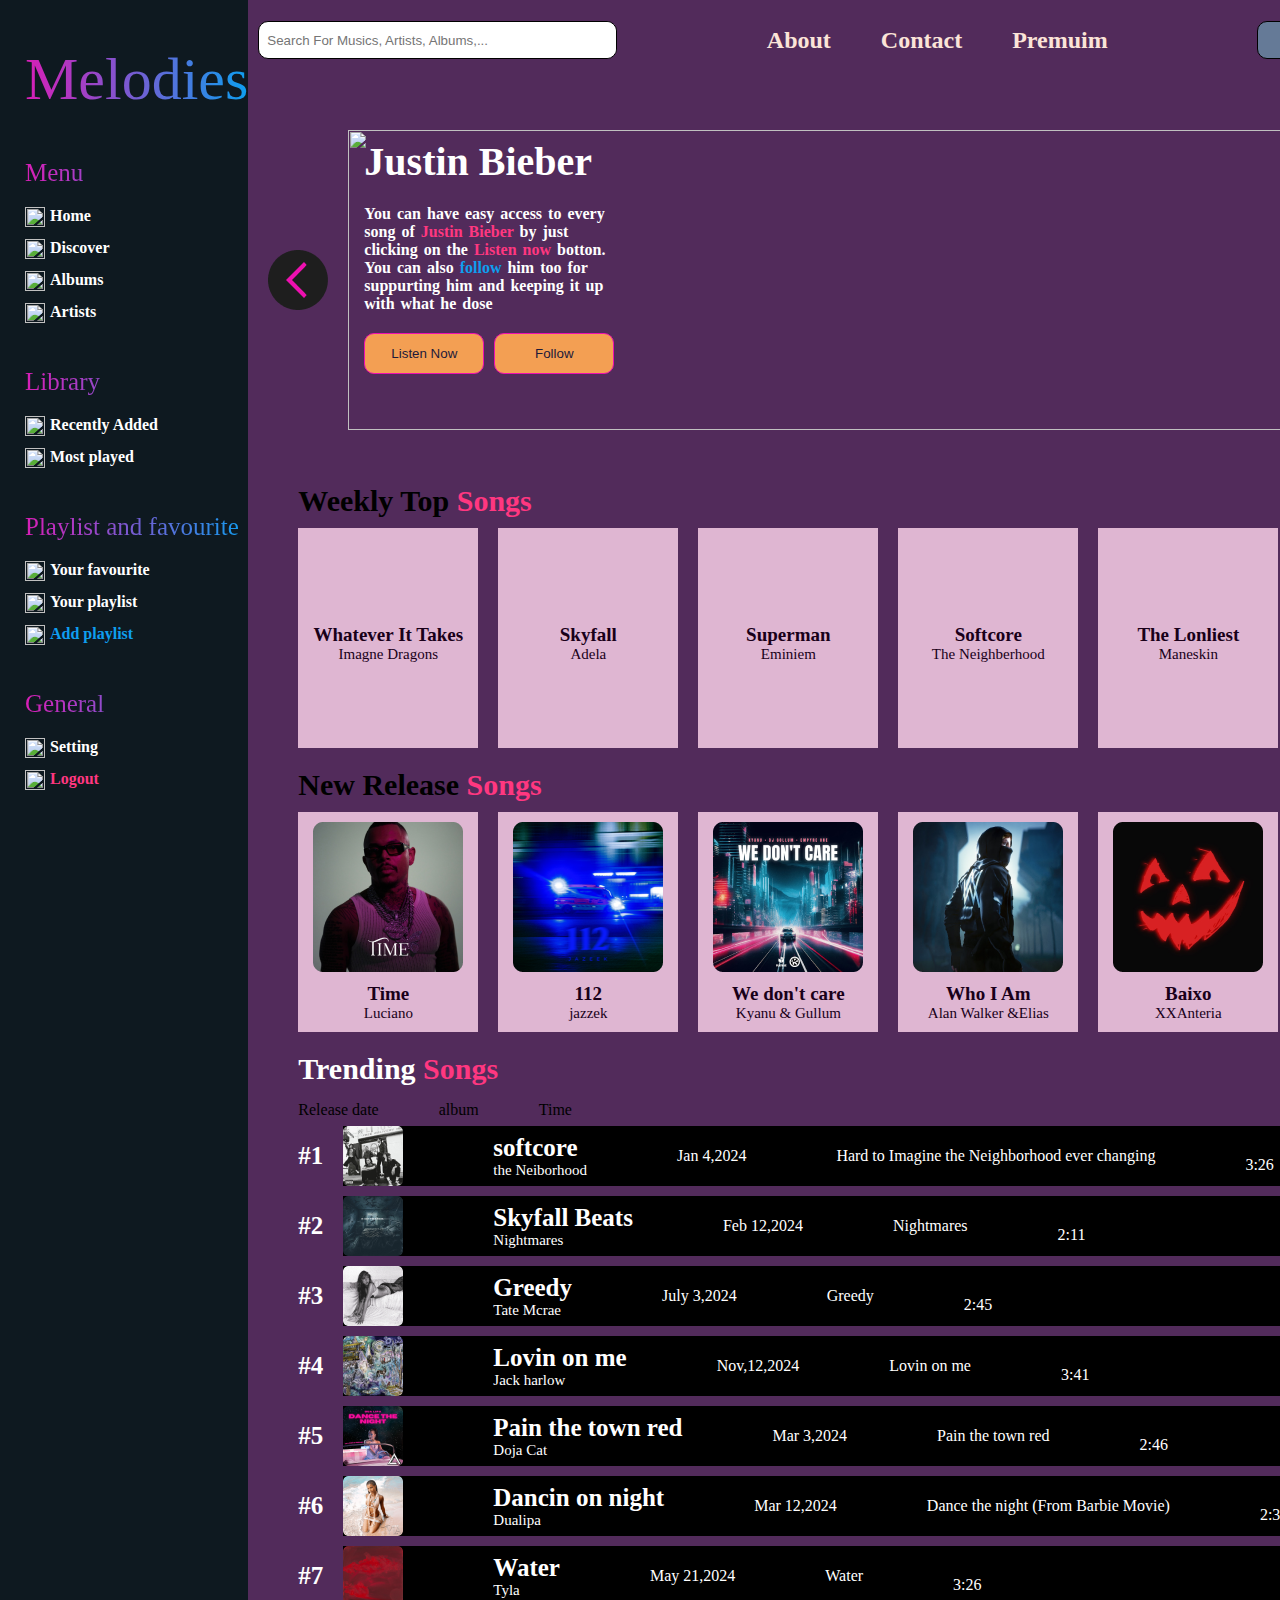
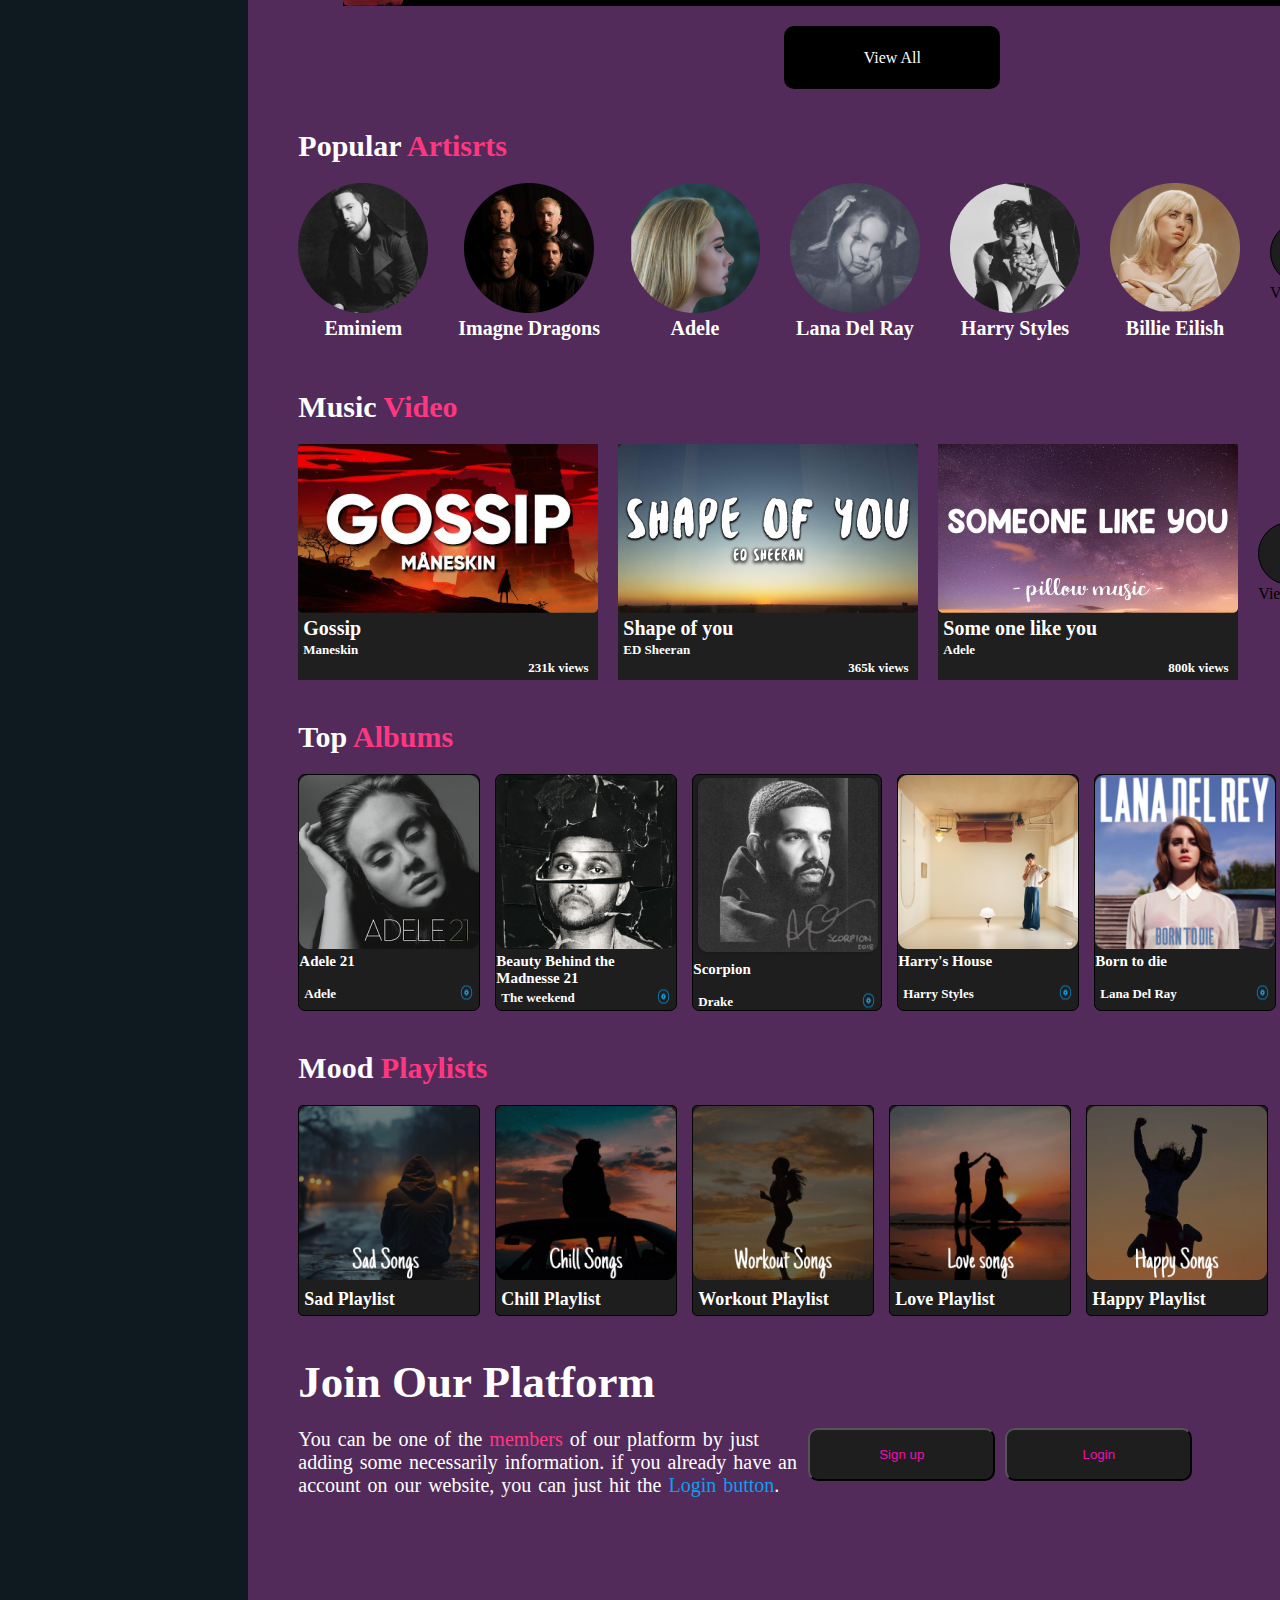
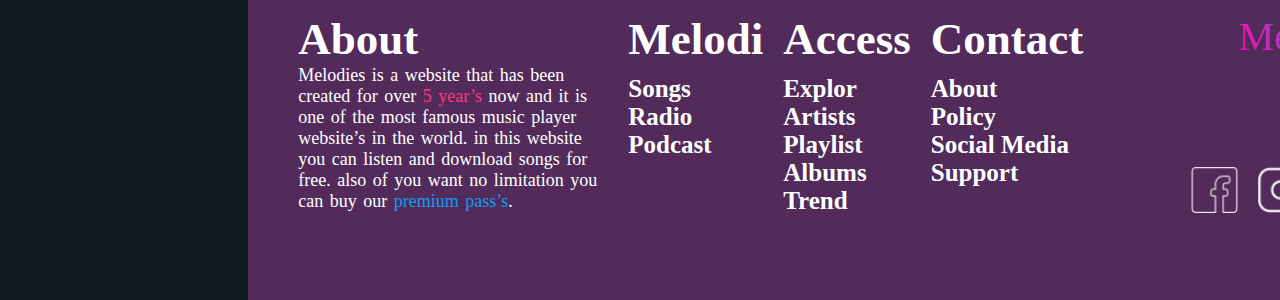
==== index.html @ d0734023 "style Home page" ====
<!DOCTYPE html>
<html lang="en">

<head>
    <meta charset="UTF-8">
    <meta name="viewport" content="width=device-width, initial-scale=1.0">
    <title>Melody Web Music</title>
    <link rel="stylesheet" href="styles.css">
    <link rel="stylesheet" href="responsive.css">
    <link rel="stylesheet" href="./icons/themify-icons/themify-icons.css">
</head>

<body>
    <div class="container">
        <div class="navBar">
            <p>Melodies</p>
            <div class="menu">

                <div class="listMenu">
                    <p>Menu</p>
                    <ul>
                        <li><img src="img/Vector (1).png" alt="">Home</li>
                        <li><img src="img/Vector (1).png" alt="">Discover</li>
                        <li><img src="img/Vector (2).png" alt="">Albums</li>
                        <li><img src="img/Group.png" alt="">Artists</li>
                    </ul>
                </div>
                <div class="libra">
                    <p>Library</p>
                    <div class="listLibra">
                        <ul>
                            <li> <img src="img/fluent-mdl2_recent.png" alt="">Recently Added</li>
                            <li> <img src="img/arcticons_niagara-launcher-recently-installed.png" alt="">Most played
                            </li>
                        </ul>
                    </div>
                </div>
                <div class="Add">
                    <p>Playlist and favourite</p>
                    <ul>
                        <li><img src="img/ph_heart-light.png" alt="">Your favourite</li>
                        <li><img src="img/ph_playlist.png" alt="">Your playlist</li>
                        <li style="color: #0e9eef;"><img src="img/subway_add-playlist.png" alt="">Add playlist</li>
                    </ul>
                </div>
                <div class="setting">
                    <p>General</p>
                    <ul>
                        <li><img src="img/lets-icons_setting-line.png" alt="">Setting</li>
                        <li style="color: #ff3780;"><img src="img/line-md_log-out.png" alt="">Logout</li>
                    </ul>
                </div>
            </div>
        </div>

        <div class="boxRight">
            <div class="header">
                <div class="searchBar">
                    <div class="ti-search"></div>
                    <input type="text" placeholder="Search For Musics, Artists, Albums,..." name="search" id="search">
                </div>

                <div class="navHeader">
                    <ul>
                        <li>About</li>
                        <li>Contact</li>
                        <li>Premuim</li>
                    </ul>
                </div>

                <div class="btn">
                    <button>Login</button>
                    <button>Sign up</button>
                </div>
            </div>

            <div class="slice">

                <div class="control">
                    <img src="./img/Group 13.png" alt="">
                </div>

                <div class="slideMain">
                    <img src="./img/snapedit_1722337451986.jpeg" alt=""
                        style="height: 300px; width: 100%; object-fit: cover;">
                    <div class="introduce">
                        <div>
                            <p style="color: white; font-weight: bold; font-size: 40px;">Justin Bieber</p>
                        </div>
                        <div style="padding-top: 20px; font-weight: bold; word-spacing: 2px;">
                            <p>You can have easy access to every song of <span style="color: #ff3780;">Justin
                                    Bieber</span> by just clicking on the <span style="color: #ff3780;">Listen
                                    now</span>
                                botton. You can also <span style="color: #0e9eef;">follow</span> him too for suppurting
                                him and keeping it up with what he
                                dose
                            </p>
                        </div>
                        <div class="groupBtn2">
                            <button>Listen Now</button>
                            <button>Follow</button>
                        </div>
                    </div>
                </div>

                <div class="control">
                    <img src="./img/Group 12.png" alt="">
                </div>

            </div>

            <div class="content">
                <div class="weekTop">
                    <p style="font-weight: bold; font-size: 30px; padding-bottom: 10px;">Weekly Top <span
                            style="color: #ff3780;">Songs</span></p>
                    <div class="listWsongs">
                        <div class="songItem">
                            <img src="./img/Rectangle 17.png" alt="">
                            <div class="contentSong1">
                                <p>Whatever It Takes</p>
                                <p class="name">Imagne Dragons</p>
                            </div>
                        </div>

                        <div class="songItem">
                            <img src="./img/Rectangle 19.png" alt="">
                            <div class="contentSong1">
                                <p>Skyfall</p>
                                <p class="name">Adela</p>
                            </div>
                        </div>

                        <div class="songItem">
                            <img src="./img/Rectangle 21.png" alt="">
                            <div class="contentSong1">
                                <p>Superman</p>
                                <p class="name">Eminiem</p>
                            </div>
                        </div>

                        <div class="songItem">
                            <img src="./img/Rectangle 23.png" alt="">
                            <div class="contentSong1">
                                <p>Softcore</p>
                                <p class="name">The Neighberhood</p>
                            </div>
                        </div>

                        <div class="songItem">
                            <img src="./img/Rectangle 25.png" alt="">
                            <div class="contentSong1">
                                <p>The Lonliest</p>
                                <p class="name">Maneskin</p>
                            </div>
                        </div>

                        <div class="viewAll">
                            <div class="oval">
                                <img src="./img/+.png" alt="">
                            </div>
                            <p style="color: #000;">View All</p>
                        </div>

                    </div>
                </div>

                <div class="newRelease">
                    <p style="font-weight: bold; font-size: 30px; padding-bottom: 10px;">New Release <span
                            style="color: #ff3780;">Songs</span></p>
                    <div class="listNRsongs">
                        <div class="songItem">
                            <img src="./img/1.png" alt="">
                            <div class="contentSong1">
                                <p>Time</p>
                                <p class="name">Luciano</p>
                            </div>
                        </div>

                        <div class="songItem">
                            <img src="./img/2.png" alt="">
                            <div class="contentSong1">
                                <p>112</p>
                                <p class="name">jazzek</p>
                            </div>
                        </div>

                        <div class="songItem">
                            <img src="./img/3.png" alt="">
                            <div class="contentSong1">
                                <p>We don't care</p>
                                <p class="name">Kyanu & Gullum</p>
                            </div>
                        </div>

                        <div class="songItem">
                            <img src="./img/4.png" alt="">
                            <div class="contentSong1">
                                <p>Who I Am</p>
                                <p class="name">Alan Walker &Elias</p>
                            </div>
                        </div>

                        <div class="songItem">
                            <img src="./img/5.png" alt="">
                            <div class="contentSong1">
                                <p>Baixo</p>
                                <p class="name">XXAnteria</p>
                            </div>
                        </div>

                        <div class="viewAll">
                            <div class="oval">
                                <img src="./img/+.png" alt="">
                            </div>
                            <p style="color: #000;">View All</p>
                        </div>
                    </div>

                </div>

                <div class="trendSong">
                    <p style="font-size: 30px; font-weight: bold; color: #ffffff;">Trending <span
                            style="color: #ff3780;">Songs</span></p>
                    <div class="titleTable">
                        <ul>
                            <li>Release date</li>
                            <li>album</li>
                            <li>Time</li>
                        </ul>
                    </div>

                    <div class="contentTrendAll">
                        <div class="contentTrend">
                            <p style="font-size: 25px; color: #ffffff; font-weight: bold;">#1</p>
                            <div class="infoSongs">
                                <img style="border-radius: 5px;" src="./img/The_Neighbourhood_-_The_Neighbourhood 1.png"
                                    alt="">
                                <div class="name">
                                    <p class="nameRank">softcore</p>
                                    <p>the Neiborhood</p>
                                </div>
                                <p>Jan 4,2024</p>
                                <p>Hard to Imagine the Neighborhood ever changing</p>
                                <div class="Time">
                                    <img src="./img/ph_heart-light.png" alt="">
                                    <p style="padding-right: 20px; text-align: center;">3:26</p>
                                </div>
                            </div>
                        </div>

                        <div class="contentTrend">
                            <p style="font-size: 25px; color: #ffffff; font-weight: bold;">#2</p>
                            <div class="infoSongs">
                                <img style="border-radius: 5px;" src="./img/The_Neighbourhood_-_The_Neighbourhood 2.png"
                                    alt="">
                                <div class="name">
                                    <p class="nameRank">Skyfall Beats</p>
                                    <p>Nightmares</p>
                                </div>
                                <p>Feb 12,2024</p>
                                <p>Nightmares</p>
                                <div class="Time">
                                    <img src="./img/ph_heart-light.png" alt="">
                                    <p style="padding-right: 20px; text-align: center;">2:11</p>
                                </div>
                            </div>
                        </div>

                        <div class="contentTrend">
                            <p style="font-size: 25px; color: #ffffff; font-weight: bold;">#3</p>
                            <div class="infoSongs">
                                <img style="border-radius: 5px;" src="./img/The_Neighbourhood_-_The_Neighbourhood 3.png"
                                    alt="">
                                <div class="name">
                                    <p class="nameRank">Greedy</p>
                                    <p>Tate Mcrae</p>
                                </div>
                                <p>July 3,2024</p>
                                <p>Greedy</p>
                                <div class="Time">
                                    <img src="./img/ph_heart-light.png" alt="">
                                    <p style="padding-right: 20px; text-align: center;">2:45</p>
                                </div>
                            </div>
                        </div>

                        <div class="contentTrend">
                            <p style="font-size: 25px; color: #ffffff; font-weight: bold;">#4</p>
                            <div class="infoSongs">
                                <img style="border-radius: 5px;" src="./img/The_Neighbourhood_-_The_Neighbourhood 4.png"
                                    alt="">
                                <div class="name">
                                    <p class="nameRank">Lovin on me</p>
                                    <p>Jack harlow</p>
                                </div>
                                <p>Nov,12,2024</p>
                                <p>Lovin on me</p>
                                <div class="Time">
                                    <img src="./img/ph_heart-light.png" alt="">
                                    <p style="padding-right: 20px; text-align: center;">3:41</p>
                                </div>
                            </div>
                        </div>

                        <div class="contentTrend">
                            <p style="font-size: 25px; color: #ffffff; font-weight: bold;">#5</p>
                            <div class="infoSongs">
                                <img style="border-radius: 5px;" src="./img/The_Neighbourhood_-_The_Neighbourhood 6.png"
                                    alt="">
                                <div class="name">
                                    <p class="nameRank">Pain the town red</p>
                                    <p>Doja Cat</p>
                                </div>
                                <p>Mar 3,2024</p>
                                <p>Pain the town red</p>
                                <div class="Time">
                                    <img src="./img/ph_heart-light.png" alt="">
                                    <p style="padding-right: 20px; text-align: center;">2:46</p>
                                </div>
                            </div>
                        </div>

                        <div class="contentTrend">
                            <p style="font-size: 25px; color: #ffffff; font-weight: bold;">#6</p>
                            <div class="infoSongs">
                                <img style="border-radius: 5px;" src="./img/The_Neighbourhood_-_The_Neighbourhood 7.png"
                                    alt="">
                                <div class="name">
                                    <p class="nameRank">Dancin on night</p>
                                    <p>Dualipa</p>
                                </div>
                                <p>Mar 12,2024</p>
                                <p>Dance the night (From Barbie Movie)</p>
                                <div class="Time">
                                    <img src="./img/ph_heart-light.png" alt="">
                                    <p style="padding-right: 20px; text-align: center;">2:32</p>
                                </div>
                            </div>
                        </div>

                        <div class="contentTrend">
                            <p style="font-size: 25px; color: #ffffff; font-weight: bold;">#7</p>
                            <div class="infoSongs">
                                <img style="border-radius: 5px;" src="./img/The_Neighbourhood_-_The_Neighbourhood 8.png"
                                    alt="">
                                <div class="name">
                                    <p class="nameRank">Water</p>
                                    <p>Tyla</p>
                                </div>
                                <p>May 21,2024</p>
                                <p>Water</p>
                                <div class="Time">
                                    <img src="./img/ph_heart-light.png" alt="">
                                    <p style="padding-right: 20px; text-align: center;">3:26</p>
                                </div>
                            </div>
                        </div>
                        <div class="viewBig">
                            <div class="viewbottom">
                                <img src="./img/+.png" alt="">
                                <p style="color: #fff;">View All</p>
                            </div>
                        </div>
                    </div>


                </div>

                <div class="popularArt">
                    <p style="font-weight: bold; font-size: 30px; color: #fff;">Popular <span
                            style="color: #ff3780;">Artisrts</span></p>
                    <div class="popularItems">
                        <div class="popularItem">
                            <img src="./img/69824 2.png" alt="">
                            <p>Eminiem</p>
                        </div>
                        <div class="popularItem">
                            <img src="./img/69824 3.png" alt="">
                            <p>Imagne Dragons</p>
                        </div>
                        <div class="popularItem">
                            <img src="./img/69824 4.png" alt="">
                            <p>Adele</p>
                        </div>
                        <div class="popularItem">
                            <img src="./img/69824 5.png" alt="">
                            <p>Lana Del Ray</p>
                        </div>
                        <div class="popularItem">
                            <img src="./img/69824 6.png" alt="">
                            <p>Harry Styles</p>
                        </div>
                        <div class="popularItem">
                            <img src="./img/69824 7.png" alt="">
                            <p>Billie Eilish</p>
                        </div>
                        <div class="viewAll">
                            <div class="oval">
                                <img src="./img/+.png" alt="">
                            </div>
                            <p style="color: #000;">View All</p>
                        </div>
                    </div>
                </div>

                <div class="musicVideo">
                    <p style="font-size: 30px; font-weight: bold; color: #ffffff;">Music <span
                            style="color: #ff3780;">Video</span></p>
                    <div class="itemMV">
                        <div class="mv">
                            <img src="./img/Rectangle 35.png" alt="">
                            <p style="font-size: 20px;">Gossip</p>
                            <p>Maneskin</p>
                            <p class="views">231k views</p>
                        </div>
                        <div class="mv">
                            <img src="./img/Rectangle 35 (1).png" alt="">
                            <p style="font-size: 20px;">Shape of you</p>
                            <p>ED Sheeran</p>
                            <p class="views">365k views</p>
                        </div>
                        <div class="mv">
                            <img src="./img/Rectangle 35 (2).png" alt="">
                            <p style="font-size: 20px;">Some one like you</p>
                            <p>Adele</p>
                            <p class="views">800k views</p>
                        </div>
                        <div class="viewAll">
                            <div class="oval">
                                <img src="./img/+.png" alt="">
                            </div>
                            <p style="color: #000;">View All</p>
                        </div>
                    </div>
                </div>

                <div class="topAlbum">
                    <p style="font-size: 30px; font-weight: bold; color: #ffffff;">Top <span
                            style="color: #ff3780;">Albums</span></p>
                    <div class="listTalbum">
                        <div class="topAlbumitem">
                            <img src="./img/Rectangles 17.png" alt="">
                            <p style="height: 30px;">Adele 21</p>
                            <div class="iconTopalbum">
                                <p>Adele</p>
                                <img src="./img/material-symbols-light_album-outline.png" alt="">
                            </div>
                        </div>
                        <div class="topAlbumitem">
                            <img src="./img/Rectangle 17 (1).png" alt="">
                            <p style="width: 162px;">Beauty Behind the Madnesse 21</p>
                            <div class="iconTopalbum">
                                <p>The weekend</p>
                                <img src="./img/material-symbols-light_album-outline.png" alt="">
                            </div>
                        </div>
                        <div class="topAlbumitem">
                            <img src="./img/Rectangle 17 (2).png" alt="">
                            <p style="height: 30px;">Scorpion</p>
                            <div class="iconTopalbum">
                                <p>Drake</p>
                                <img src="./img/material-symbols-light_album-outline.png" alt="">
                            </div>
                        </div>
                        <div class="topAlbumitem">
                            <img src="./img/Rectangle 17 (3).png" alt="">
                            <p style="height: 30px;">Harry's House</p>
                            <div class="iconTopalbum">
                                <p>Harry Styles</p>
                                <img src="./img/material-symbols-light_album-outline.png" alt="">
                            </div>
                        </div>
                        <div class="topAlbumitem">
                            <img src="./img/Rectangle 17 (4).png" alt="">
                            <p style="height: 30px;">Born to die</p>
                            <div class="iconTopalbum">
                                <p>Lana Del Ray</p>
                                <img src="./img/material-symbols-light_album-outline.png" alt="">
                            </div>
                        </div>
                    </div>
                </div>

                <div class="moodPlaylist">
                    <p style="font-size: 30px; font-weight: bold; color: #fff;">Mood <span
                            style="color: #ff3780;">Playlists</span></p>
                    <div class="moodlists">
                        <div class="moodItem">
                            <img src="./img/pl1.png" alt="">
                            <div class="para">
                                <p>Sad Playlist</p>
                                <img src="./img/ph_playlist.png" alt="">
                            </div>
                        </div>
                        <div class="moodItem">
                            <img src="./img/pl2.png" alt="">
                            <div class="para">
                                <p>Chill Playlist</p>
                                <img src="./img/ph_playlist.png" alt="">
                            </div>
                        </div>
                        <div class="moodItem">
                            <img src="./img/pl3.png" alt="">
                            <div class="para">
                                <p>Workout Playlist</p>
                                <img src="./img/ph_playlist.png" alt="">
                            </div>
                        </div>
                        <div class="moodItem">
                            <img src="./img/pl4.png" alt="">
                            <div class="para">
                                <p>Love Playlist</p>
                                <img src="./img/ph_playlist.png" alt="">
                            </div>
                        </div>
                        <div class="moodItem">
                            <img src="./img/pl5.png" alt="">
                            <div class="para">
                                <p>Happy Playlist</p>
                                <img src="./img/ph_playlist.png" alt="">
                            </div>
                        </div>
                    </div>

                </div>

                <div class="infoJoin" style="height: 157px;">
                    <p style="font-size: 45px; font-weight: bold; color: #fff;">Join Our Platform</p>
                    <div class="infomation">
                        <div class="infoLeft">
                            <p>You can be one of the <span style="color: #ff3780;">members</span> of our platform by
                                just adding some necessarily information. if you already have an account on our website,
                                you can just hit the <span style="color: #0e9eef;">Login button</span>.</p>
                        </div>
                        <div class="infoRight">
                            <button>Sign up</button>
                            <button>Login</button>
                        </div>
                    </div>
                </div>

            </div>

            <div class="footer">
                <div class="about">
                    <p style="font-size: 45px; font-weight: bold; color: #fff;">About</p>
                    <p style="font-size: 18px; color: #fff; word-spacing: 2px;">Melodies is a website that has been created for over <span
                            style="color: #ff3780;">5 year’s</span> now and it is one of the most famous music player
                        website’s in the world. in this website you can listen and download songs for free. also of you
                        want no limitation you can buy our <span style="color: #0e9eef;">premium pass’s</span>.</p>
                </div>

                <div class="type">
                    <div class="melodi">
                        <p class="titlefooter">Melodi</p>
                        <p>Songs</p>
                        <p>Radio</p>
                        <p>Podcast</p>
                    </div>
                    <div class="access">
                        <p class="titlefooter">Access</p>
                        <p>Explor</p>
                        <p>Artists</p>
                        <p>Playlist</p>
                        <p>Albums</p>
                        <p>Trend</p>
                    </div>
                    <div class="contact">
                        <p class="titlefooter">Contact</p>
                        <p>About</p>
                        <p>Policy</p>
                        <p>Social Media</p>
                        <p>Support</p>
                    </div>
                </div>

                <div class="iconFooter">
                    <p>Melodies</p>
                    <div class="iconSocial">
                        <img src="./img/fb.png" alt="">
                        <img src="./img/insta.png" alt="">
                        <img src="./img/twitter.png" alt="">
                        <img src="./img/call.png" alt="">
                    </div>
                </div>

            </div>

        </div>
</body>

</html>
---- styles.css ----
* {
    margin: 0;
    padding: 0;
    box-sizing: border-box;
    
} 

div.container {
    display: flex;
}

div.navBar {
    width: 266px;
    height: 3500px;
    background-color: #0e1920;
    
}

div.navBar li {
    font-weight: bold;
    display: flex;
}


div.navBar p {
    background: #121FCF;
    background: linear-gradient(to right, #EE10B0 0%, #0E9EEF 100%);
    -webkit-background-clip: text;
    -webkit-text-fill-color: transparent;
    font-size: 60px;
    padding-top: 45px;
    padding-left: 25px;
}

div.menu p {
    font-size: 25px;
    color: #ff3780;
    padding-bottom: 20px;
}

div.menu ul {
    list-style: none;
    padding-left: 25px;
    color: #ffffff;
    display: flex;
    gap: 12px;
    flex-direction: column;
}

div.menu img {
    width: 20px;
    height: 20px;
    margin-right: 5px;
}

div.boxRight {
    background-color: #522b5b;
    width: 100%;
    height: 3500px;
}

div.header {
    display: flex;
    justify-content: space-between;
    width: 100%;
    height: 80px;
    align-items: center;
    padding: 0 10px;
    p
}

.ti-search {
    padding-left: 3px;
}

div.searchBar input {
    border: none;
    width: 100%;
    height: 100%;
    border-radius: 10px;
}

div.searchBar {
    display: flex;
    gap: 5px;
    width: 359px;
    height: 38px;
    background-color: #ffffff;
    align-items: center;
    border: 1px solid black;
    border-radius: 10px;
}

div.navHeader ul {
    display: flex;
    gap: 50px;
    list-style: none;
    align-items: center;
}

div.navHeader li {
    color: #fbe4d8;
    font-weight: bold;
    font-size: 24px;
}

div.btn {
    display: flex;
    gap: 8px;
    height: 38px;
}

.slice {
    position: relative;
}

.introduce {
    color: #ffffff ;
    position: absolute;
    top: 8px;
    left: 16px;
    width: 250px;
}

div.btn button {
    width: 119px;
    border: 1px solid black;
    border-radius: 10px;
    color: #c9cfdf;
    background-color: #657a97;
    font-weight: bold;
}

div.slice {
    display: flex;
    gap: 20px;
    margin-top: 50px;
    align-items: center;
    padding: 0 20px;
}

div.slideMain {
    width: 100%;
    position: relative;
}

div.introduce {
    position: absolute;
}

div.groupBtn2 {
    padding-top: 20px;
    display: flex;
    gap: 10px;
}

div.groupBtn2 button {
    width: 127px;
    height: 41px;
    border: 1px solid #EE10B0;
    border-radius: 10px;
    background-color: #f39f53;
    color: #1d1a39;
}

div.content {
    margin-top: 50px;
    padding-left: 50px;
}



div.songItem {
    width: 180px;
    height: 220px;
    background-color: #dfb6d2;
    display: flex;
    flex-direction: column;
    justify-content: center;
    align-items: center;
    gap: 11px;
    text-align: center;
}
div.songItem p {
    color: #190019;
}

div.contentSong1 {
    font-size: 19px;
    font-weight: bold;
}
div.contentSong1 .name {
    font-size: 15px;
    font-weight: 200;
}

div.listWsongs {
    display: flex;
    gap: 20px;
    align-items: center;
}

div.newRelease {
    padding-top: 20px;
    
}

div.listNRsongs {
    display: flex;
    gap: 10px;
}

div.oval {
    background-color: #1e1e1e;
    border: 1px solid black;
    border-radius: 50px;
    width: 63px;
    height: 63px;
    display: flex;
    justify-content: center;
    align-items: center;
}

div.listNRsongs {
    display: flex;
    gap: 20px;
    align-items: center;
}

div.trendSong {
    padding-top: 20px;
    width: 100%;
    position: relative;

}

div.titleTable {
    width: 100%;
}

div.titleTable ul {
    padding-top: 15px;
    display: flex;
    list-style: none;
    gap: 60px;
    position: absolute;
    margin-left: auto;
}

div.contentTrendAll {
    padding-top: 30px;
}

div.contentTrend {
    /* background-color: #ffffff; */
    width: 100%;
    display: flex;
    gap: 20px;
    align-items: center;
    padding-top: 10px;
}

div.infoSongs div.name p{
    font-size: 15px;
}

div.infoSongs div.name .nameRank {
    font-size: 25px;
    font-weight: bold;
}

div.infoSongs p {
    color: #ffffff;
}

div.infoSongs {
    background-color: #000;
    display: flex;
    gap: 90px;
    align-items: center;
    width: 90%;
}

div.viewBig {
    background-color: #000;
    width: 216px;
    height: 63px;
    margin-left: 40%;
    margin-top: 20px;
    display: flex;
    align-items: center;
    justify-content: center;
    border-radius: 10px;
}

div.viewbottom {
    display: flex;
    justify-content: center;
    align-items: center;
}

div.popularArt {
    margin-top: 40px;
    
}

div.popularItems {
    padding-top: 20px;
    display: flex;
    gap: 30px;
    align-items: center;
}

div.popularItems div.popularItem p {
    color: #ffffff;
    font-size: 20px;
    font-weight: bold;
}

div.popularItem {
    text-align: center;
}

div.musicVideo {
    margin-top: 50px;
}

div.itemMV div.mv {
    width: 300px;
    height: 236px;
    background-color: #1f1f1f;
}

div.mv p {
    color: #ffffff;
    font-size: 13px;
    font-weight: bold;
    padding-bottom: 2px;
    padding-left: 5px;
}
div.mv .views {
    margin-left: 75%;
}


div.itemMV {
    display: flex;
    gap: 20px;
    padding-top: 20px;
    align-items: center;
}

div.topAlbum {
    margin-top: 40px;
}

div.listTalbum div.topAlbumitem {
    background-color: #1e1e1e;
    border: 1px solid black;
    border-radius: 7px;
}

div.topAlbumitem p {
    font-size: 15px;
    font-weight: bold;
    color: #ffffff;
}

div.topAlbumitem div.iconTopalbum p {
    font-size: 13px;
    padding-top: 3px;
}

div.topAlbumitem div.iconTopalbum {
    display: flex;
    justify-content: space-between;
    padding: 0 5px;
}

div.listTalbum {
    display: flex;
    gap: 15px;
    padding-top: 20px;
}

div.moodPlaylist {
    margin-top: 40px;
}

div.moodItem {
    background-color: #1e1e1e;
    border: 1px solid black;
    border-radius: 5px;
}

div.moodItem div.para {
    display: flex;
    justify-content: space-between;
    padding: 5px 0 5px;
    align-items: center;
    
}

div.moodItem div.para p {
    color: #ffffff;
    font-size: 18px;
    font-weight: bold;
    padding-left: 5px;
}

div.moodItem div.para img {
    background-color: #EE10B0;
    border-radius: 7px;
    padding-right: 3px;
}

div.moodlists {
    display: flex;
    gap: 15px;
    padding-top: 20px;
}

div.infomation {
    justify-content: space-between;
    display: flex;
    width: 910px;
    margin-top: 20px;
}

div.infoJoin {
    margin-top: 40px;
}

div.infoLeft {
    width: 500px;
    height: 93px;
}

div.infoLeft p {
    font-size: 20px;
    color: #ffffff;
    word-spacing: 2px;
}

div.infoRight {
    width: 400px;
    display: flex;
    gap: 10px;

}

div.infoRight button {
    width: 187px;
    height: 53px;
    background-color: #1e1e1e;
    color: #EE10B0;
    border-radius: 10px;
}

div.footer {
    margin-top: 100px;
    padding-left: 50px;
    width: 100%;
    display: flex;
    gap: 30px;

}

div.about {
    width: 300px;
}

div.type {
    display: flex;
    gap: 20px;
}

 div.type .titlefooter {
    font-size: 45px;
    color: #ffffff;
    font-weight: bold;
    padding-bottom: 10px;
}
div.type p {
    font-weight: bold;
    font-size: 25px;
    color: #ffffff;
}

div.iconFooter p {
    background: linear-gradient(to right, #EE10B0 0%, #0E9EEF 100%);
    -webkit-background-clip: text;
    -webkit-text-fill-color: transparent;
    font-size: 40px;
}

div.iconSocial {
    display: flex;
    gap: 20px;
}

div.iconFooter {
    display: flex;
    flex-direction: column;
    justify-content: space-between;
    align-items: center;
    width: 400px;
    height: 200px;
}
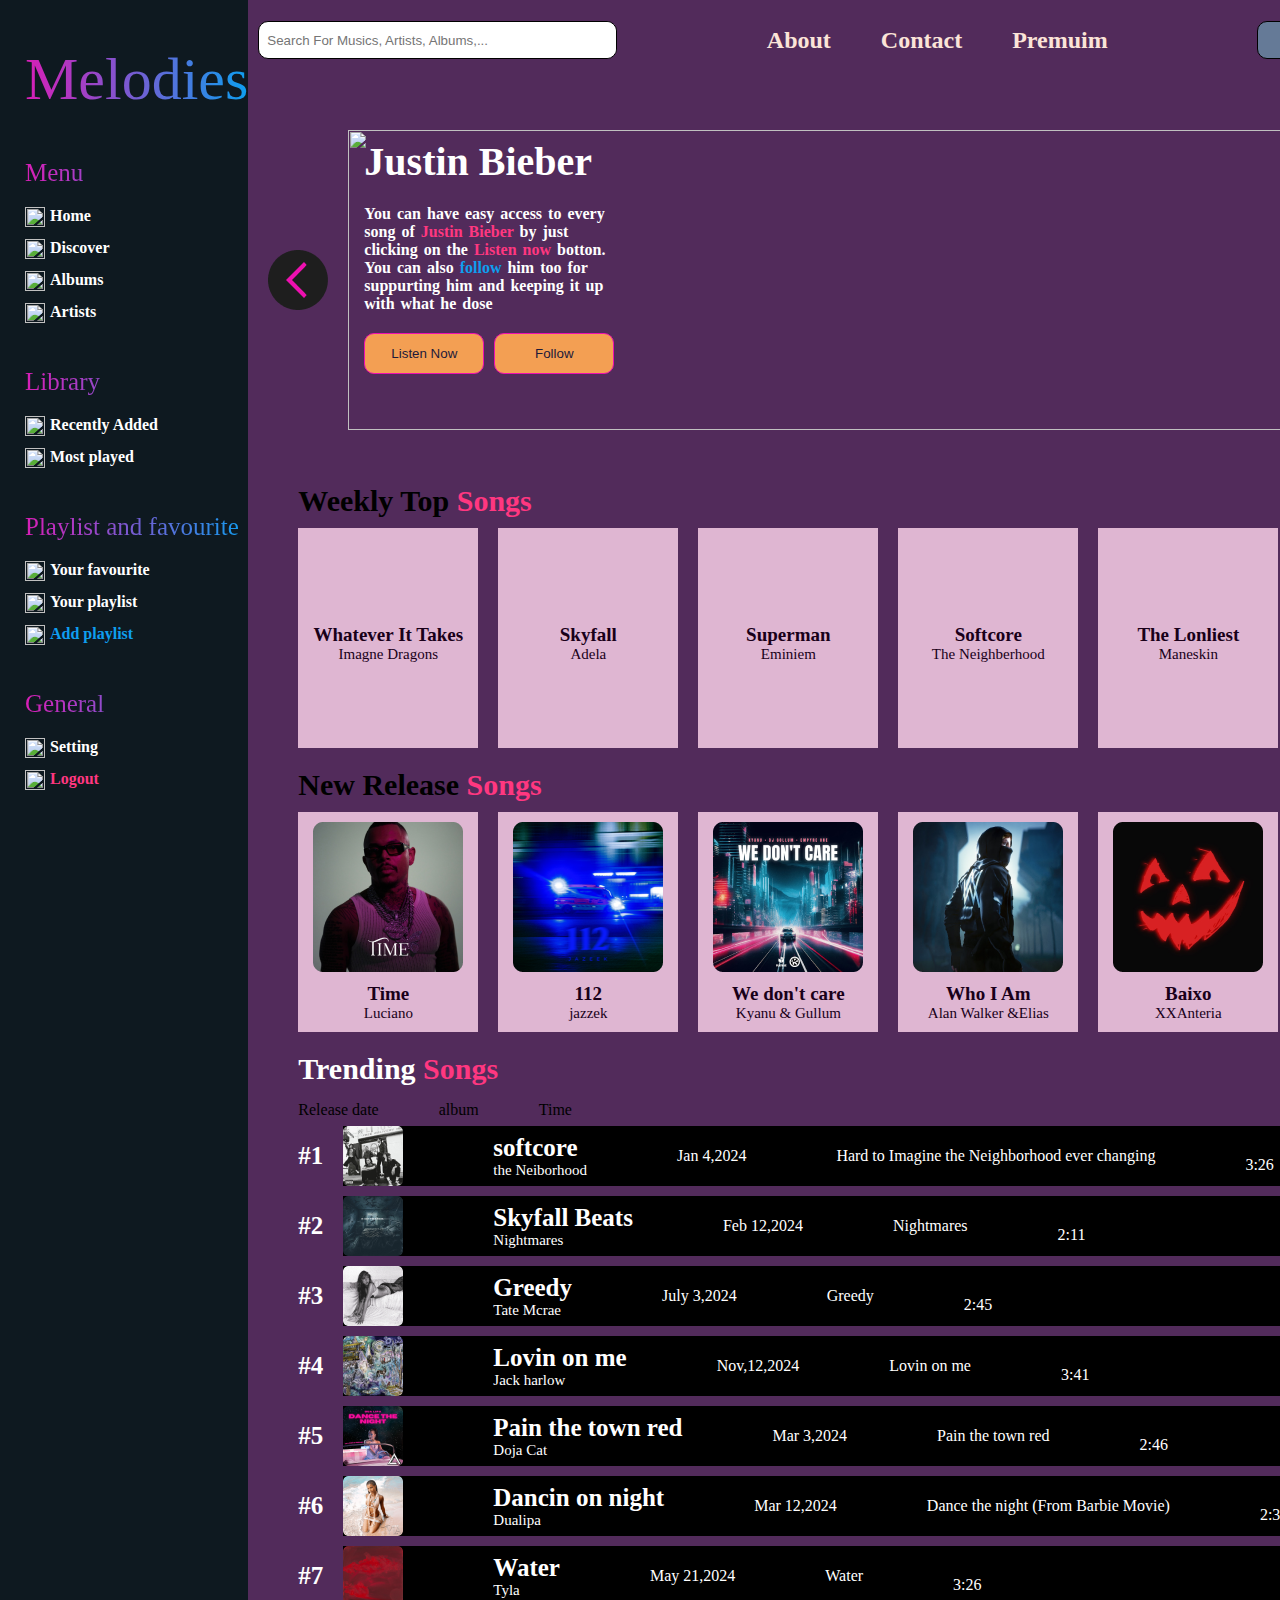
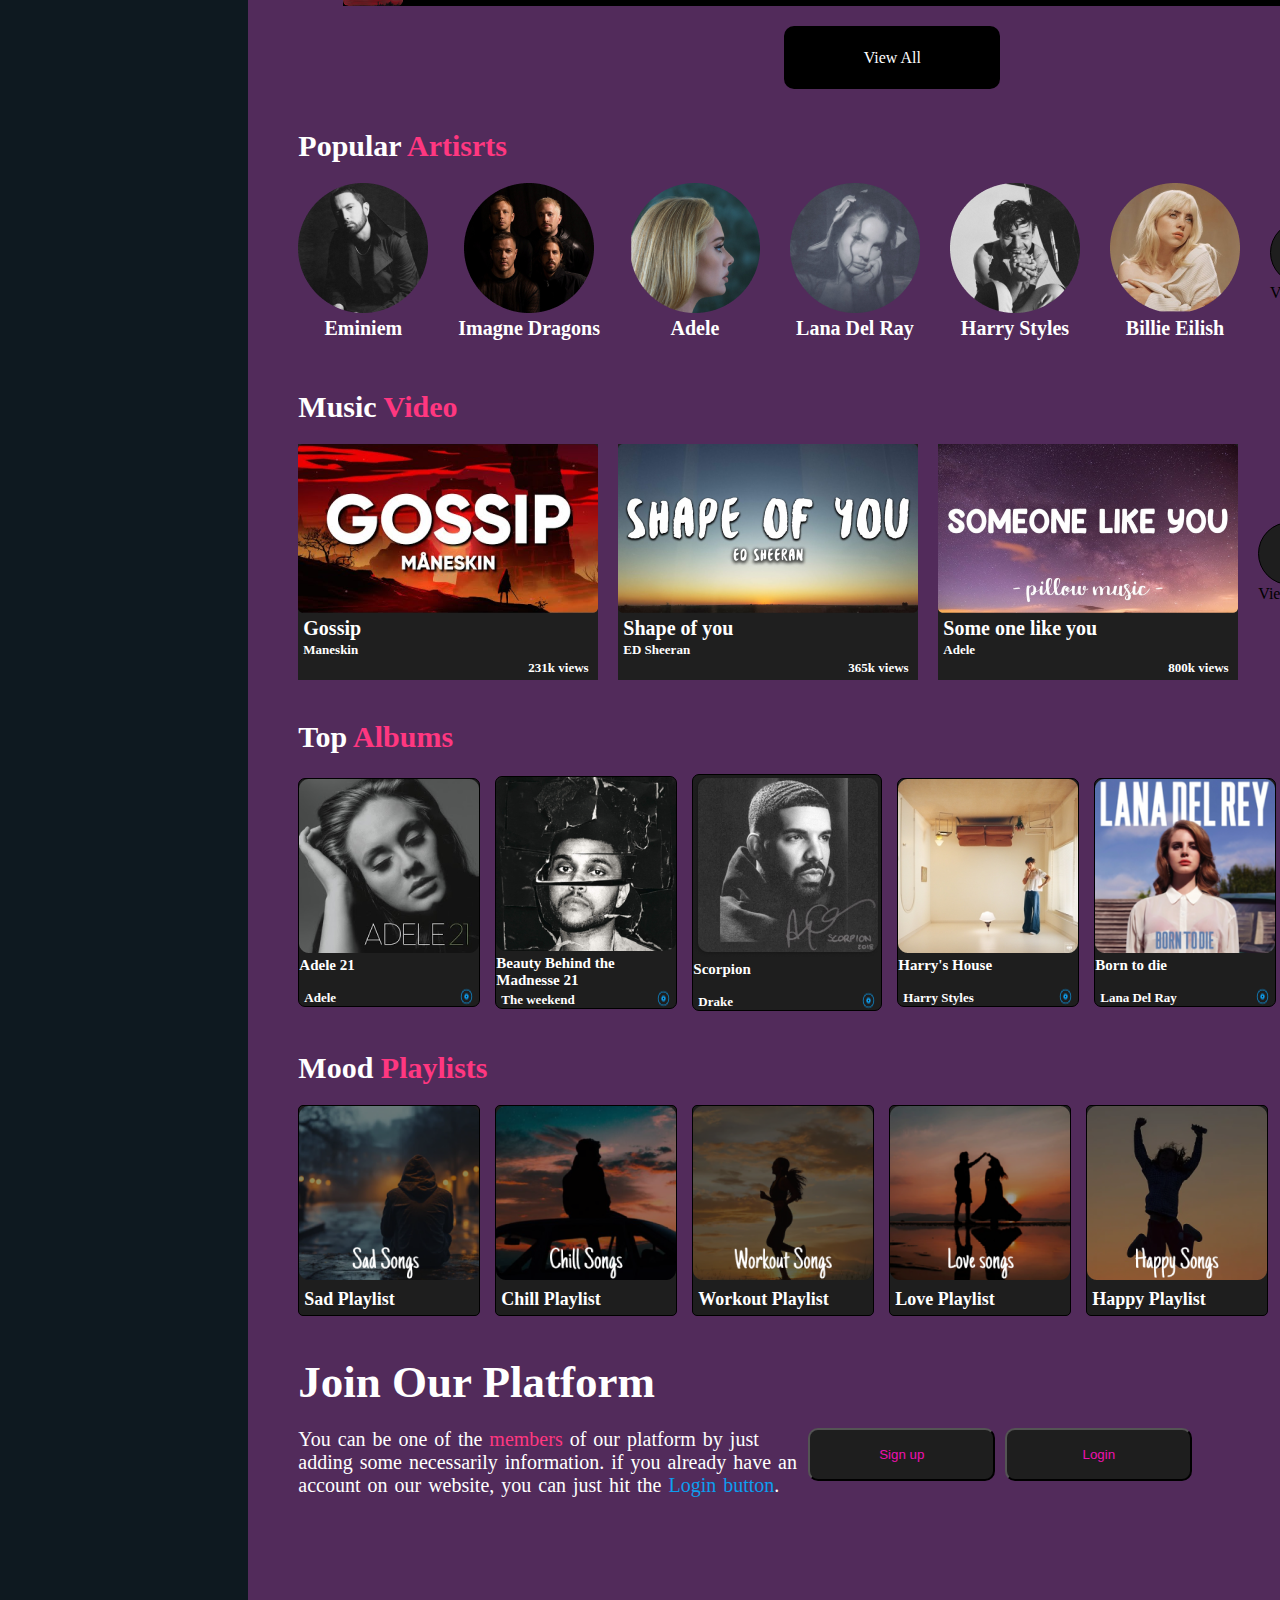
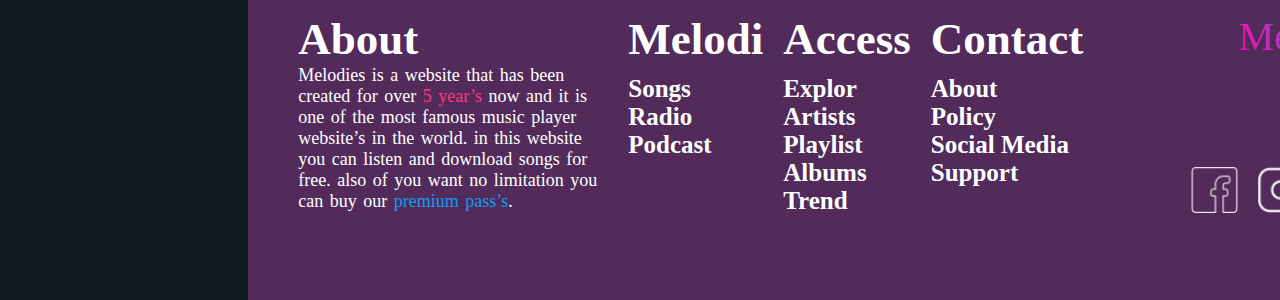
==== commit 2ae62415: "Discover Page" ====
--- a/index.html
+++ b/index.html
@@ -478,6 +478,12 @@
                                 <img src="./img/material-symbols-light_album-outline.png" alt="">
                             </div>
                         </div>
+                        <div class="viewAll">
+                            <div class="oval">
+                                <img src="./img/+.png" alt="">
+                            </div>
+                            <p style="color: #000;">View All</p>
+                        </div>
                     </div>
                 </div>
 
@@ -520,6 +526,12 @@
                                 <img src="./img/ph_playlist.png" alt="">
                             </div>
                         </div>
+                        <div class="viewAll">
+                            <div class="oval">
+                                <img src="./img/+.png" alt="">
+                            </div>
+                            <p style="color: #000;">View All</p>
+                        </div>
                     </div>
 
                 </div>
--- a/styles.css
+++ b/styles.css
@@ -200,16 +200,6 @@
     align-items: center;
 }
 
-div.newRelease {
-    padding-top: 20px;
-    
-}
-
-div.listNRsongs {
-    display: flex;
-    gap: 10px;
-}
-
 div.oval {
     background-color: #1e1e1e;
     border: 1px solid black;
@@ -221,6 +211,15 @@
     align-items: center;
 }
 
+div.newRelease {
+    padding-top: 20px;
+}
+
+div.listNRsongs {
+    display: flex;
+    gap: 10px;
+}
+
 div.listNRsongs {
     display: flex;
     gap: 20px;
@@ -381,6 +380,7 @@
     display: flex;
     gap: 15px;
     padding-top: 20px;
+    align-items: center;
 }
 
 div.moodPlaylist {
@@ -418,6 +418,7 @@
     display: flex;
     gap: 15px;
     padding-top: 20px;
+    align-items: center;
 }
 
 div.infomation {
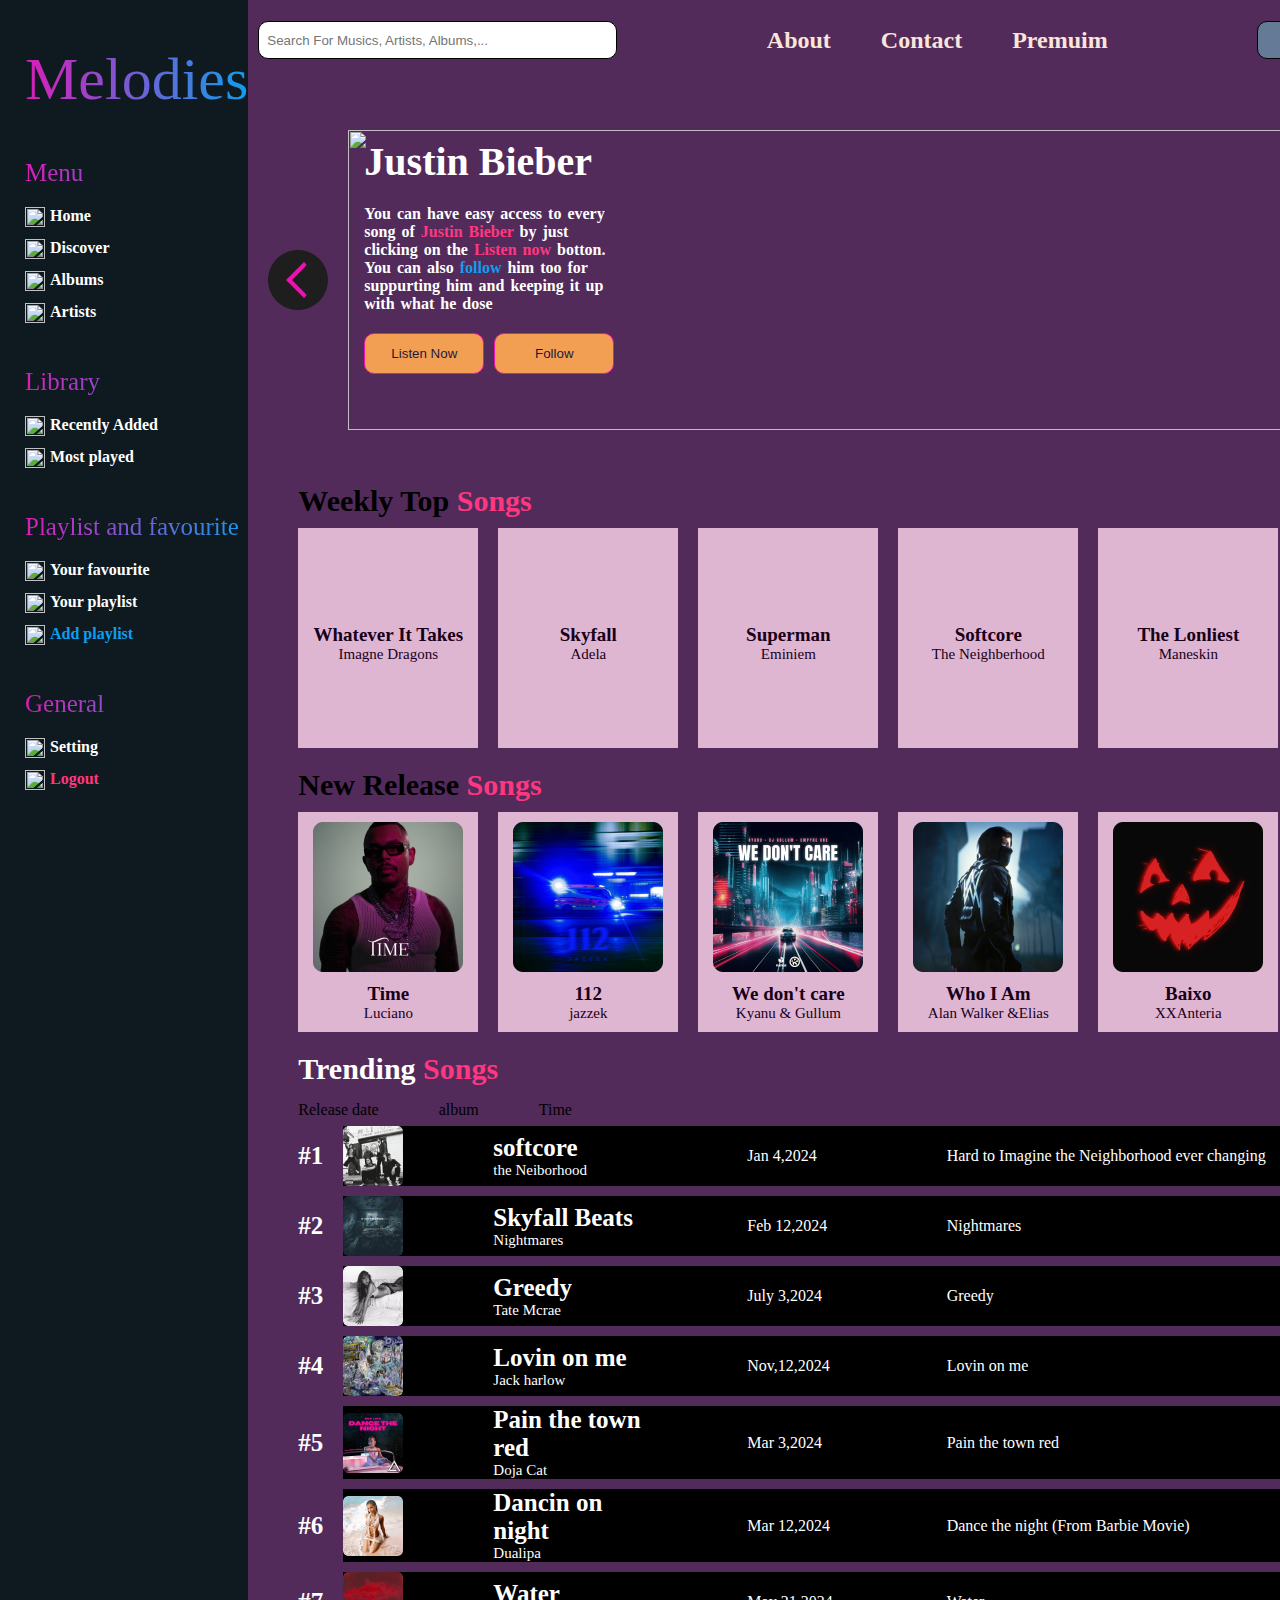
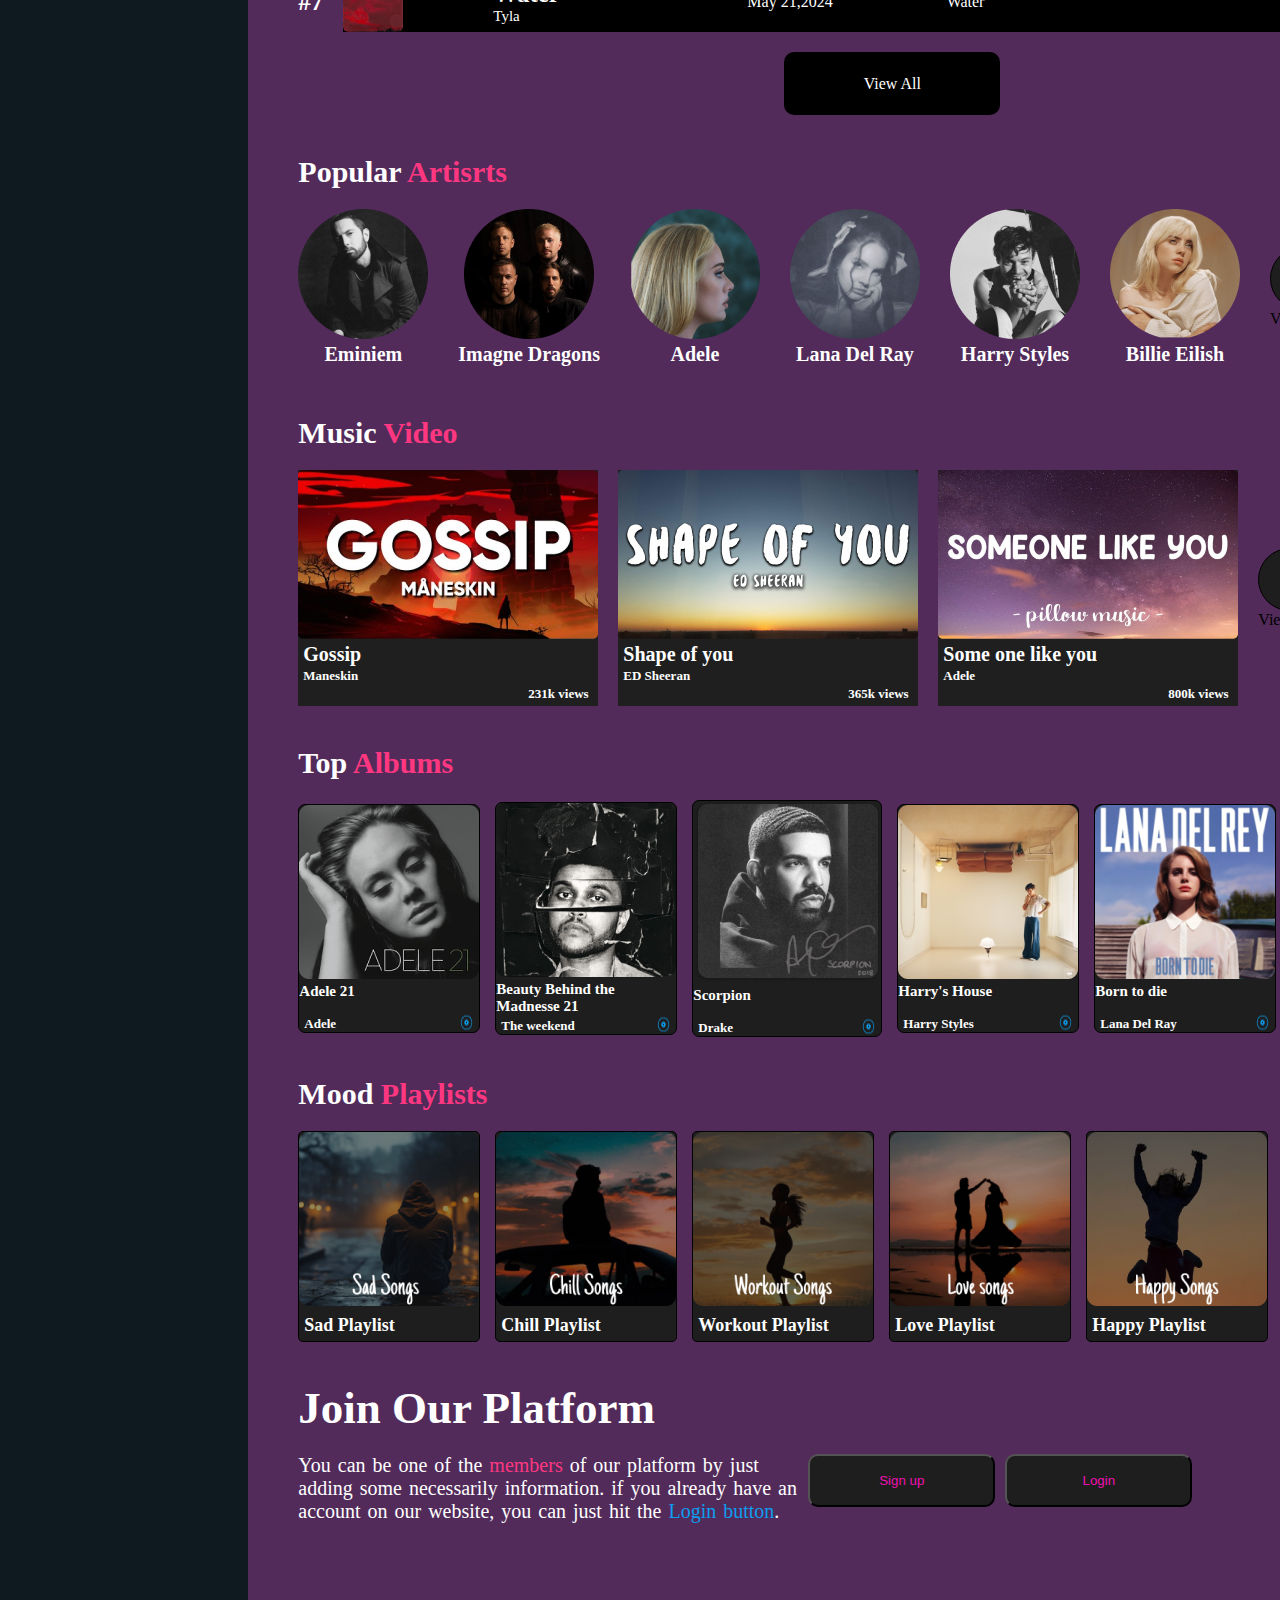
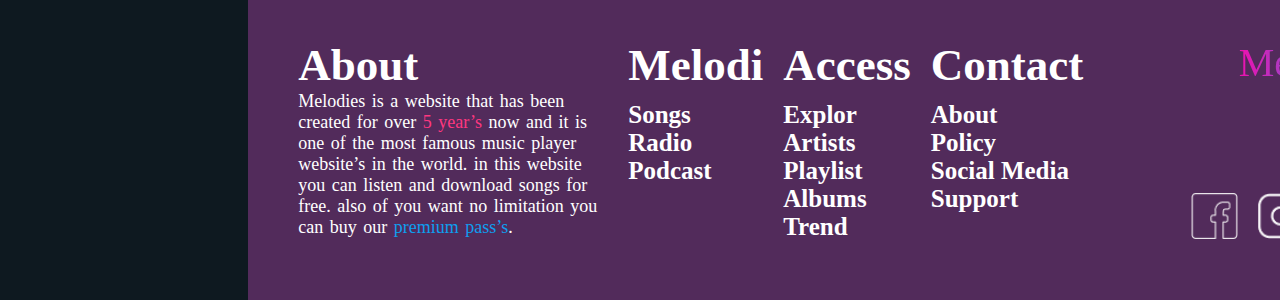
==== commit 42018925: "artirst page" ====
--- a/index.html
+++ b/index.html
@@ -239,8 +239,8 @@
                                     <p class="nameRank">softcore</p>
                                     <p>the Neiborhood</p>
                                 </div>
-                                <p>Jan 4,2024</p>
-                                <p>Hard to Imagine the Neighborhood ever changing</p>
+                                <p class="date">Jan 4,2024</p>
+                                <p class="titleAlbum">Hard to Imagine the Neighborhood ever changing</p>
                                 <div class="Time">
                                     <img src="./img/ph_heart-light.png" alt="">
                                     <p style="padding-right: 20px; text-align: center;">3:26</p>
@@ -257,8 +257,8 @@
                                     <p class="nameRank">Skyfall Beats</p>
                                     <p>Nightmares</p>
                                 </div>
-                                <p>Feb 12,2024</p>
-                                <p>Nightmares</p>
+                                <p class="date">Feb 12,2024</p>
+                                <p class="titleAlbum">Nightmares</p>
                                 <div class="Time">
                                     <img src="./img/ph_heart-light.png" alt="">
                                     <p style="padding-right: 20px; text-align: center;">2:11</p>
@@ -275,8 +275,8 @@
                                     <p class="nameRank">Greedy</p>
                                     <p>Tate Mcrae</p>
                                 </div>
-                                <p>July 3,2024</p>
-                                <p>Greedy</p>
+                                <p class="date">July 3,2024</p>
+                                <p class="titleAlbum">Greedy</p>
                                 <div class="Time">
                                     <img src="./img/ph_heart-light.png" alt="">
                                     <p style="padding-right: 20px; text-align: center;">2:45</p>
@@ -293,8 +293,8 @@
                                     <p class="nameRank">Lovin on me</p>
                                     <p>Jack harlow</p>
                                 </div>
-                                <p>Nov,12,2024</p>
-                                <p>Lovin on me</p>
+                                <p class="date">Nov,12,2024</p>
+                                <p class="titleAlbum">Lovin on me</p>
                                 <div class="Time">
                                     <img src="./img/ph_heart-light.png" alt="">
                                     <p style="padding-right: 20px; text-align: center;">3:41</p>
@@ -311,8 +311,8 @@
                                     <p class="nameRank">Pain the town red</p>
                                     <p>Doja Cat</p>
                                 </div>
-                                <p>Mar 3,2024</p>
-                                <p>Pain the town red</p>
+                                <p class="date">Mar 3,2024</p>
+                                <p class="titleAlbum">Pain the town red</p>
                                 <div class="Time">
                                     <img src="./img/ph_heart-light.png" alt="">
                                     <p style="padding-right: 20px; text-align: center;">2:46</p>
@@ -329,8 +329,8 @@
                                     <p class="nameRank">Dancin on night</p>
                                     <p>Dualipa</p>
                                 </div>
-                                <p>Mar 12,2024</p>
-                                <p>Dance the night (From Barbie Movie)</p>
+                                <p class="date">Mar 12,2024</p>
+                                <p class="titleAlbum">Dance the night (From Barbie Movie)</p>
                                 <div class="Time">
                                     <img src="./img/ph_heart-light.png" alt="">
                                     <p style="padding-right: 20px; text-align: center;">2:32</p>
@@ -347,8 +347,8 @@
                                     <p class="nameRank">Water</p>
                                     <p>Tyla</p>
                                 </div>
-                                <p>May 21,2024</p>
-                                <p>Water</p>
+                                <p class="date">May 21,2024</p>
+                                <p class="titleAlbum">Water</p>
                                 <div class="Time">
                                     <img src="./img/ph_heart-light.png" alt="">
                                     <p style="padding-right: 20px; text-align: center;">3:26</p>
@@ -556,8 +556,9 @@
             <div class="footer">
                 <div class="about">
                     <p style="font-size: 45px; font-weight: bold; color: #fff;">About</p>
-                    <p style="font-size: 18px; color: #fff; word-spacing: 2px;">Melodies is a website that has been created for over <span
-                            style="color: #ff3780;">5 year’s</span> now and it is one of the most famous music player
+                    <p style="font-size: 18px; color: #fff; word-spacing: 2px;">Melodies is a website that has been
+                        created for over <span style="color: #ff3780;">5 year’s</span> now and it is one of the most
+                        famous music player
                         website’s in the world. in this website you can listen and download songs for free. also of you
                         want no limitation you can buy our <span style="color: #0e9eef;">premium pass’s</span>.</p>
                 </div>
--- a/styles.css
+++ b/styles.css
@@ -507,4 +507,16 @@
     align-items: center;
     width: 400px;
     height: 200px;
+}
+
+div.contentTrend div.infoSongs .name {
+    width: 15%;
+}
+
+div.contentTrend div.infoSongs .date {
+    width: 10%;
+}
+
+div.contentTrend div.infoSongs .titleAlbum {
+    width: 30%;
 }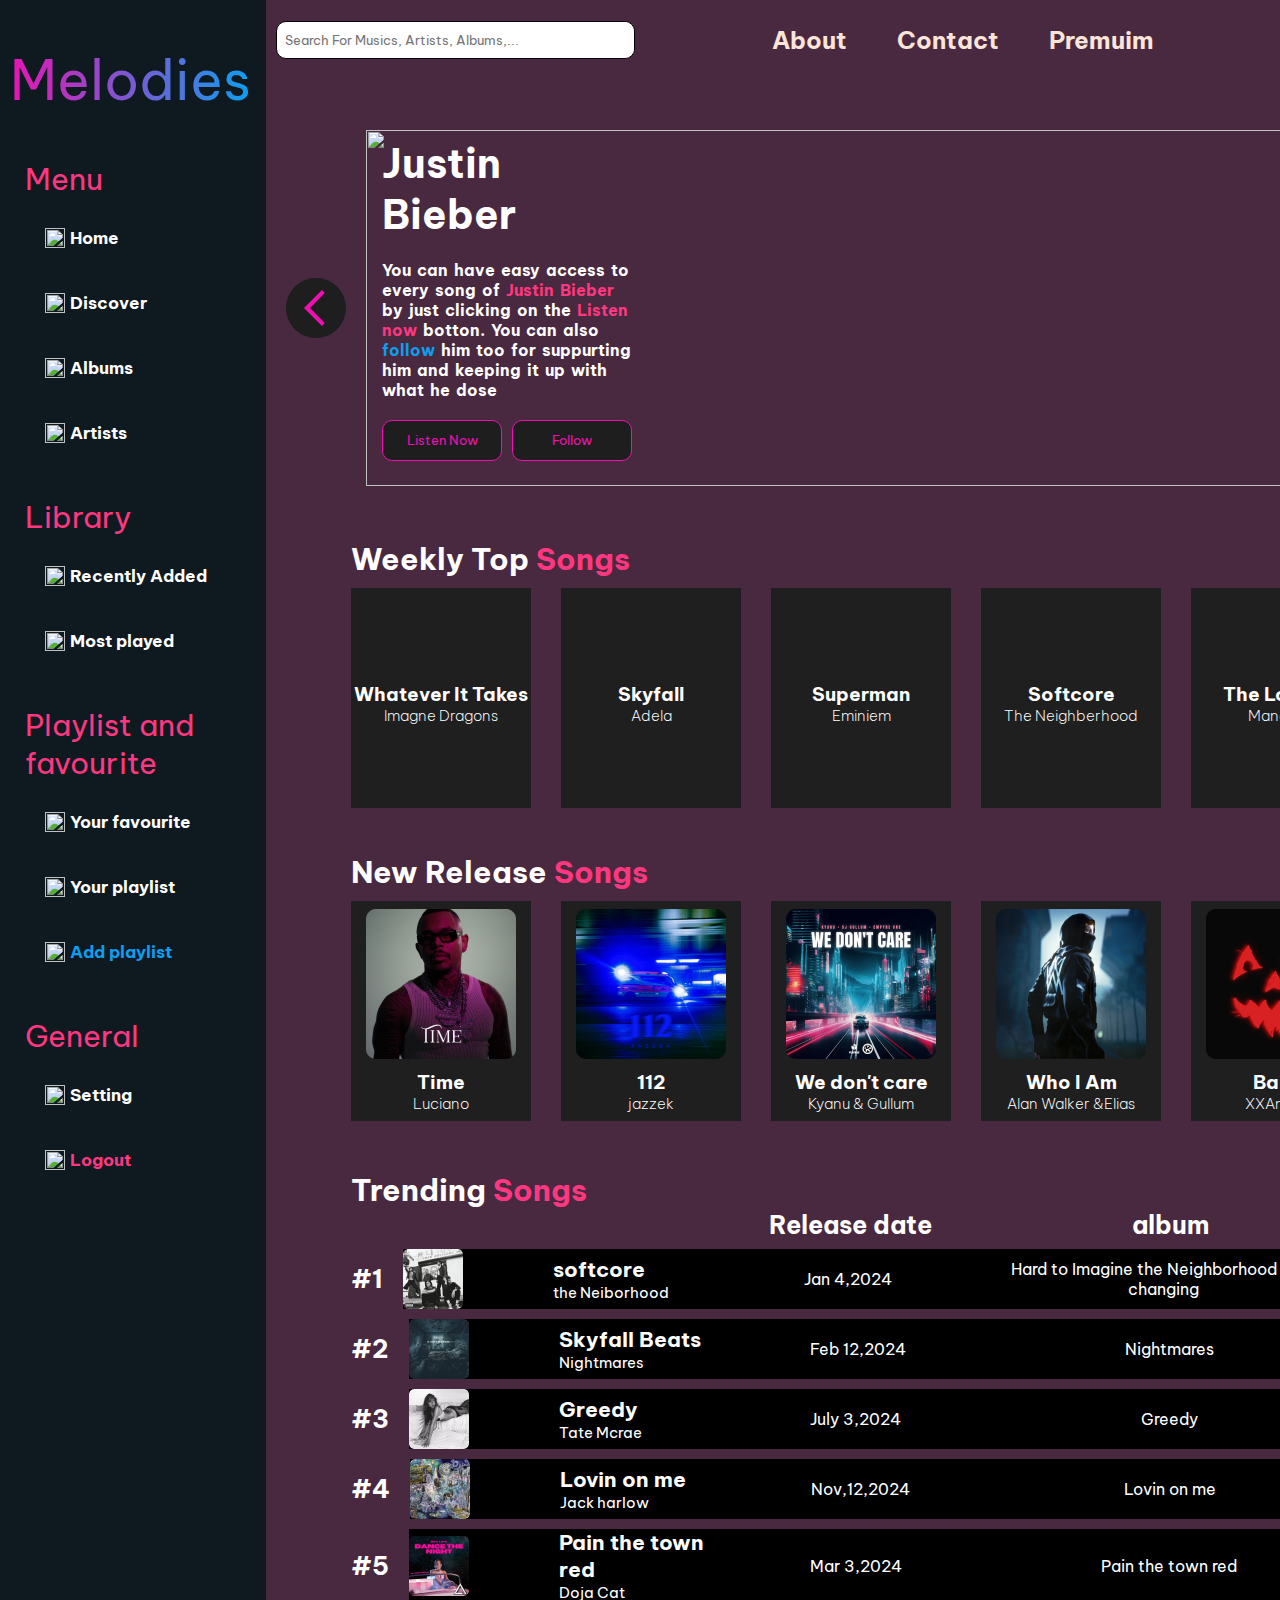
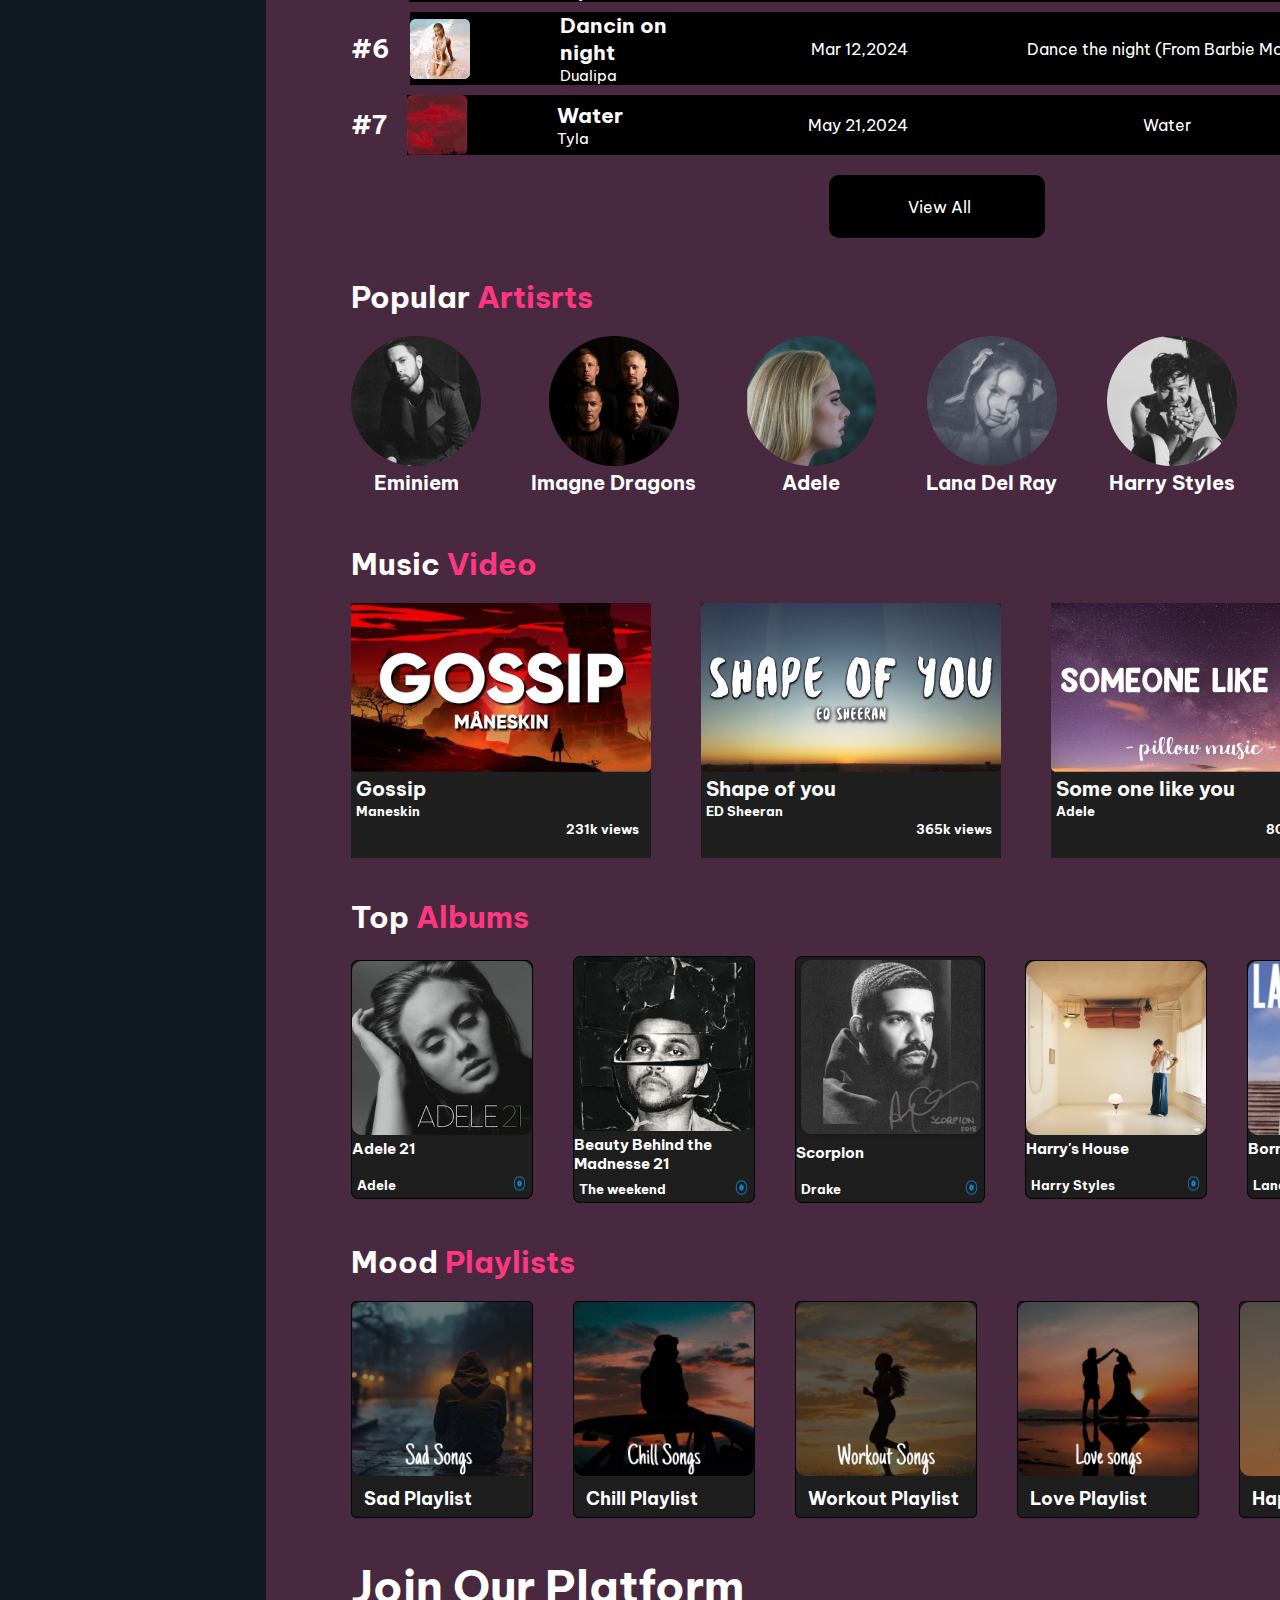
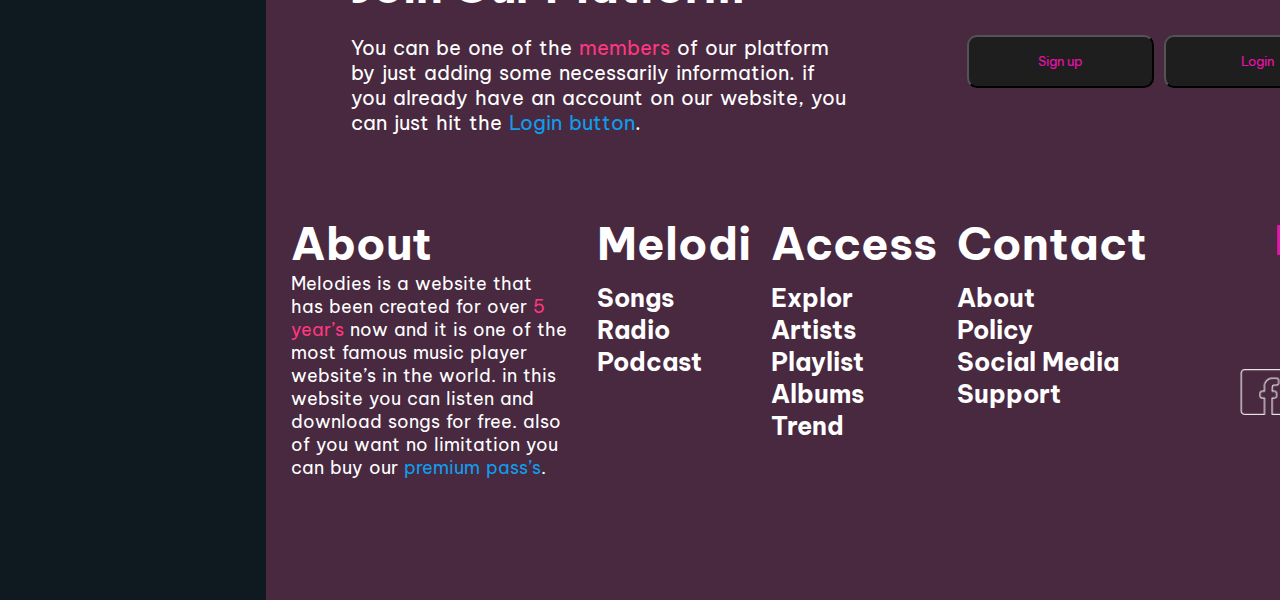
==== commit 9c4cf5de: "style all page" ====
--- a/index.html
+++ b/index.html
@@ -8,12 +8,13 @@
     <link rel="stylesheet" href="styles.css">
     <link rel="stylesheet" href="responsive.css">
     <link rel="stylesheet" href="./icons/themify-icons/themify-icons.css">
+    <link rel="stylesheet" href="modal.css">
 </head>
 
 <body>
     <div class="container">
         <div class="navBar">
-            <p>Melodies</p>
+            <p class="tittlePage">Melodies</p>
             <div class="menu">
 
                 <div class="listMenu">
@@ -82,7 +83,7 @@
 
                 <div class="slideMain">
                     <img src="./img/snapedit_1722337451986.jpeg" alt=""
-                        style="height: 300px; width: 100%; object-fit: cover;">
+                        style="height: 356px; width: 100%; object-fit: cover;">
                     <div class="introduce">
                         <div>
                             <p style="color: white; font-weight: bold; font-size: 40px;">Justin Bieber</p>
@@ -111,7 +112,7 @@
 
             <div class="content">
                 <div class="weekTop">
-                    <p style="font-weight: bold; font-size: 30px; padding-bottom: 10px;">Weekly Top <span
+                    <p style="font-weight: bold; font-size: 30px; padding-bottom: 10px;color: #ffffff;">Weekly Top <span
                             style="color: #ff3780;">Songs</span></p>
                     <div class="listWsongs">
                         <div class="songItem">
@@ -158,14 +159,14 @@
                             <div class="oval">
                                 <img src="./img/+.png" alt="">
                             </div>
-                            <p style="color: #000;">View All</p>
+                            <p style="color: #ffffff;">View All</p>
                         </div>
 
                     </div>
                 </div>
 
                 <div class="newRelease">
-                    <p style="font-weight: bold; font-size: 30px; padding-bottom: 10px;">New Release <span
+                    <p style="font-weight: bold; font-size: 30px; padding-bottom: 10px;color: #ffffff;">New Release <span
                             style="color: #ff3780;">Songs</span></p>
                     <div class="listNRsongs">
                         <div class="songItem">
@@ -212,7 +213,7 @@
                             <div class="oval">
                                 <img src="./img/+.png" alt="">
                             </div>
-                            <p style="color: #000;">View All</p>
+                            <p style="color: #ffffff;">View All</p>
                         </div>
                     </div>
 
@@ -358,7 +359,7 @@
                         <div class="viewBig">
                             <div class="viewbottom">
                                 <img src="./img/+.png" alt="">
-                                <p style="color: #fff;">View All</p>
+                                <p style="color: #fff; padding-left: 5px;">View All</p>
                             </div>
                         </div>
                     </div>
@@ -398,7 +399,7 @@
                             <div class="oval">
                                 <img src="./img/+.png" alt="">
                             </div>
-                            <p style="color: #000;">View All</p>
+                            <p style="color: #ffffff;">View All</p>
                         </div>
                     </div>
                 </div>
@@ -429,7 +430,7 @@
                             <div class="oval">
                                 <img src="./img/+.png" alt="">
                             </div>
-                            <p style="color: #000;">View All</p>
+                            <p style="color: #ffffff;">View All</p>
                         </div>
                     </div>
                 </div>
@@ -482,7 +483,7 @@
                             <div class="oval">
                                 <img src="./img/+.png" alt="">
                             </div>
-                            <p style="color: #000;">View All</p>
+                            <p style="color: #ffffff;">View All</p>
                         </div>
                     </div>
                 </div>
@@ -530,7 +531,7 @@
                             <div class="oval">
                                 <img src="./img/+.png" alt="">
                             </div>
-                            <p style="color: #000;">View All</p>
+                            <p style="color: #ffffff;">View All</p>
                         </div>
                     </div>
 
@@ -600,6 +601,47 @@
             </div>
 
         </div>
+
+        <!-- Modal-layout -->
+
+        
+            <!-- <div class="modal">
+                <div class="modal__overlay">
+    
+                </div>
+                <div class="modal__body">
+                    <div class="modal__inner">
+                         Authen form -->
+                         <!-- <div class="auth-form">
+                            <div class="auth-form__header">
+                                <h3 class="auth-form__heading">Sign in</h3>
+                                <sapn class="auth-form__switch-btn">Sign up</sapn>
+                                
+                            </div>
+                            <div class="auth-form__form">
+                                <div class="auth-form__group">
+                                    <input class="auth-form__input" type="text" placeholder="Nhap email">
+                                </div>
+                                <div class="auth-form__group">
+                                    <input class="auth-form__input" type="password" placeholder="Nhap mk">
+                                </div>
+                                <div class="auth-form__group">
+                                    <input class="auth-form__input" type="password" placeholder="Nhap lai mk">
+                                </div>
+                            </div>
+                            <div class="auth-form__aside">
+                                <p class="auth-form__policy-text">
+                                    Bằng việc Sign in, bạn đã đòng ý với chúng tôi về
+                                    <a href="" class="auth-form__policy-link">Điều khoản dịch vụ</a>&
+                                    <a href="" class="auth-form__policy-link">Chính sách bảo mật</a>
+
+                                </p>
+                            </div>
+                         </div>
+                    </div>
+                </div>
+            </div>
+        </div> --> 
 </body>
 
 </html>--- a/styles.css
+++ b/styles.css
@@ -1,7 +1,10 @@
+@import url('https://fonts.googleapis.com/css2?family=Be+Vietnam+Pro:ital,wght@0,100;0,200;0,300;0,400;0,500;0,600;0,700;0,800;0,900;1,100;1,200;1,300;1,400;1,500;1,600;1,700;1,800;1,900&family=Poppins:ital,wght@0,100;0,200;0,300;0,400;0,500;0,600;0,700;0,800;0,900;1,100;1,200;1,300;1,400;1,500;1,600;1,700;1,800;1,900&display=swap');
 * {
     margin: 0;
     padding: 0;
     box-sizing: border-box;
+    font-family: "Be Vietnam Pro", sans-serif;
+
     
 } 
 
@@ -11,7 +14,7 @@
 
 div.navBar {
     width: 266px;
-    height: 3500px;
+    height: 3800px;
     background-color: #0e1920;
     
 }
@@ -19,31 +22,46 @@
 div.navBar li {
     font-weight: bold;
     display: flex;
-}
-
-
-div.navBar p {
+    align-items: center;
+    height: 40px;
+    padding-left: 20px;
+    font-size: 17px;
+}
+
+div.navBar li:hover {
+    background-color: #EE10B0;
+    color: #1e1e1e;
+    border-radius: 20px;
+}
+
+
+div.navBar .tittlePage {
     background: #121FCF;
     background: linear-gradient(to right, #EE10B0 0%, #0E9EEF 100%);
     -webkit-background-clip: text;
     -webkit-text-fill-color: transparent;
-    font-size: 60px;
+    font-size: 55px;
     padding-top: 45px;
-    padding-left: 25px;
+    padding-left: 10px;
+    margin-right: 15px;
 }
 
 div.menu p {
-    font-size: 25px;
+    font-size: 30px;
     color: #ff3780;
     padding-bottom: 20px;
-}
+    padding-left: 25px;
+    margin-right: 15px;
+    padding-top: 45px;
+}
+
 
 div.menu ul {
     list-style: none;
     padding-left: 25px;
     color: #ffffff;
     display: flex;
-    gap: 12px;
+    gap: 25px;
     flex-direction: column;
 }
 
@@ -54,9 +72,9 @@
 }
 
 div.boxRight {
-    background-color: #522b5b;
-    width: 100%;
-    height: 3500px;
+    background-color: #49293f;
+    width: 100%;
+    height: 3800px;
 }
 
 div.header {
@@ -66,7 +84,6 @@
     height: 80px;
     align-items: center;
     padding: 0 10px;
-    p
 }
 
 .ti-search {
@@ -102,6 +119,10 @@
     color: #fbe4d8;
     font-weight: bold;
     font-size: 24px;
+}
+
+div.navHeader li:hover {
+
 }
 
 div.btn {
@@ -126,9 +147,14 @@
     width: 119px;
     border: 1px solid black;
     border-radius: 10px;
-    color: #c9cfdf;
-    background-color: #657a97;
-    font-weight: bold;
+    color: #ee10b0;
+    background-color: #1e1e1e;
+    font-weight: bold;
+}
+
+div.btn button:hover {
+    background-color: #ee10b0;
+    color: #1e1e1e;
 }
 
 div.slice {
@@ -159,13 +185,18 @@
     height: 41px;
     border: 1px solid #EE10B0;
     border-radius: 10px;
-    background-color: #f39f53;
-    color: #1d1a39;
+    background-color: #1e1e1e;
+    color: #ee10b0;
+}
+
+div.groupBtn2 button:hover {
+    background-color: #EE10B0;
+    color: #1e1e1e;
 }
 
 div.content {
     margin-top: 50px;
-    padding-left: 50px;
+    padding-left: 85px;
 }
 
 
@@ -173,7 +204,7 @@
 div.songItem {
     width: 180px;
     height: 220px;
-    background-color: #dfb6d2;
+    background-color: #1f1f1f;
     display: flex;
     flex-direction: column;
     justify-content: center;
@@ -182,7 +213,7 @@
     text-align: center;
 }
 div.songItem p {
-    color: #190019;
+    color: #ffffff;
 }
 
 div.contentSong1 {
@@ -196,7 +227,7 @@
 
 div.listWsongs {
     display: flex;
-    gap: 20px;
+    gap: 30px;
     align-items: center;
 }
 
@@ -212,22 +243,17 @@
 }
 
 div.newRelease {
-    padding-top: 20px;
+    padding-top: 45px;
 }
 
 div.listNRsongs {
     display: flex;
-    gap: 10px;
-}
-
-div.listNRsongs {
-    display: flex;
-    gap: 20px;
+    gap: 30px;
     align-items: center;
 }
 
 div.trendSong {
-    padding-top: 20px;
+    padding-top: 50px;
     width: 100%;
     position: relative;
 
@@ -238,12 +264,21 @@
 }
 
 div.titleTable ul {
-    padding-top: 15px;
+    /* padding-top: 15px; */
+    margin-bottom: 10px;
     display: flex;
     list-style: none;
-    gap: 60px;
+    /* gap: 60px; */
     position: absolute;
-    margin-left: auto;
+    margin-left: 35%;
+    width: 700px;
+    justify-content: space-between;
+}
+
+div.titleTable li {
+    color: #ffffff;
+    font-size: 25px;
+    font-weight: bold;
 }
 
 div.contentTrendAll {
@@ -264,7 +299,7 @@
 }
 
 div.infoSongs div.name .nameRank {
-    font-size: 25px;
+    font-size: 21px;
     font-weight: bold;
 }
 
@@ -306,7 +341,7 @@
 div.popularItems {
     padding-top: 20px;
     display: flex;
-    gap: 30px;
+    gap: 50px;
     align-items: center;
 }
 
@@ -326,7 +361,7 @@
 
 div.itemMV div.mv {
     width: 300px;
-    height: 236px;
+    height: 255px;
     background-color: #1f1f1f;
 }
 
@@ -338,13 +373,13 @@
     padding-left: 5px;
 }
 div.mv .views {
-    margin-left: 75%;
+    margin-left: 70%;
 }
 
 
 div.itemMV {
     display: flex;
-    gap: 20px;
+    gap: 50px;
     padding-top: 20px;
     align-items: center;
 }
@@ -373,12 +408,12 @@
 div.topAlbumitem div.iconTopalbum {
     display: flex;
     justify-content: space-between;
-    padding: 0 5px;
+    padding: 5px;
 }
 
 div.listTalbum {
     display: flex;
-    gap: 15px;
+    gap: 40px;
     padding-top: 20px;
     align-items: center;
 }
@@ -396,7 +431,7 @@
 div.moodItem div.para {
     display: flex;
     justify-content: space-between;
-    padding: 5px 0 5px;
+    padding: 7px;
     align-items: center;
     
 }
@@ -416,7 +451,7 @@
 
 div.moodlists {
     display: flex;
-    gap: 15px;
+    gap: 40px;
     padding-top: 20px;
     align-items: center;
 }
@@ -424,7 +459,7 @@
 div.infomation {
     justify-content: space-between;
     display: flex;
-    width: 910px;
+    width: 85%;
     margin-top: 20px;
 }
 
@@ -458,9 +493,14 @@
     border-radius: 10px;
 }
 
+div.infoRight button:hover {
+    background-color: #EE10B0;
+    color: #1e1e1e;
+}
+
 div.footer {
     margin-top: 100px;
-    padding-left: 50px;
+    padding-left: 25px;
     width: 100%;
     display: flex;
     gap: 30px;
@@ -519,4 +559,6 @@
 
 div.contentTrend div.infoSongs .titleAlbum {
     width: 30%;
-}+    text-align: center;
+}
+
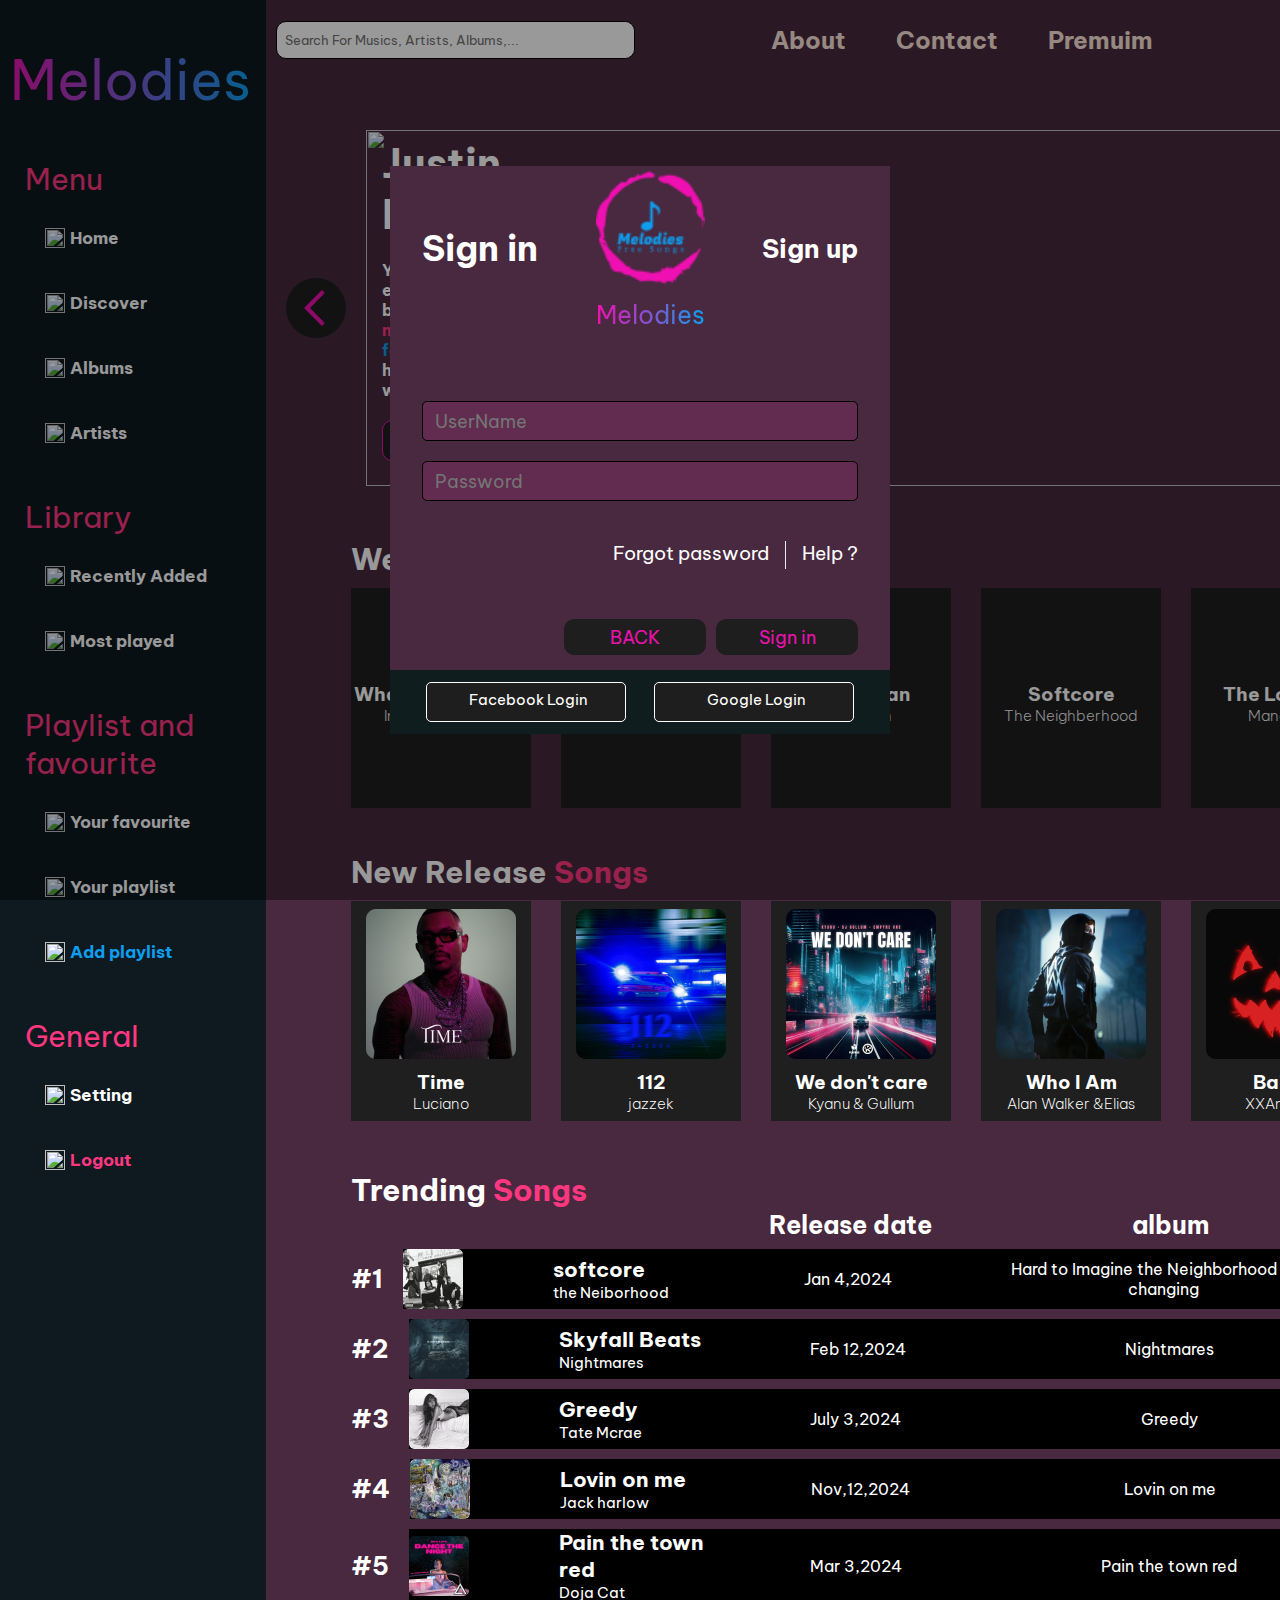
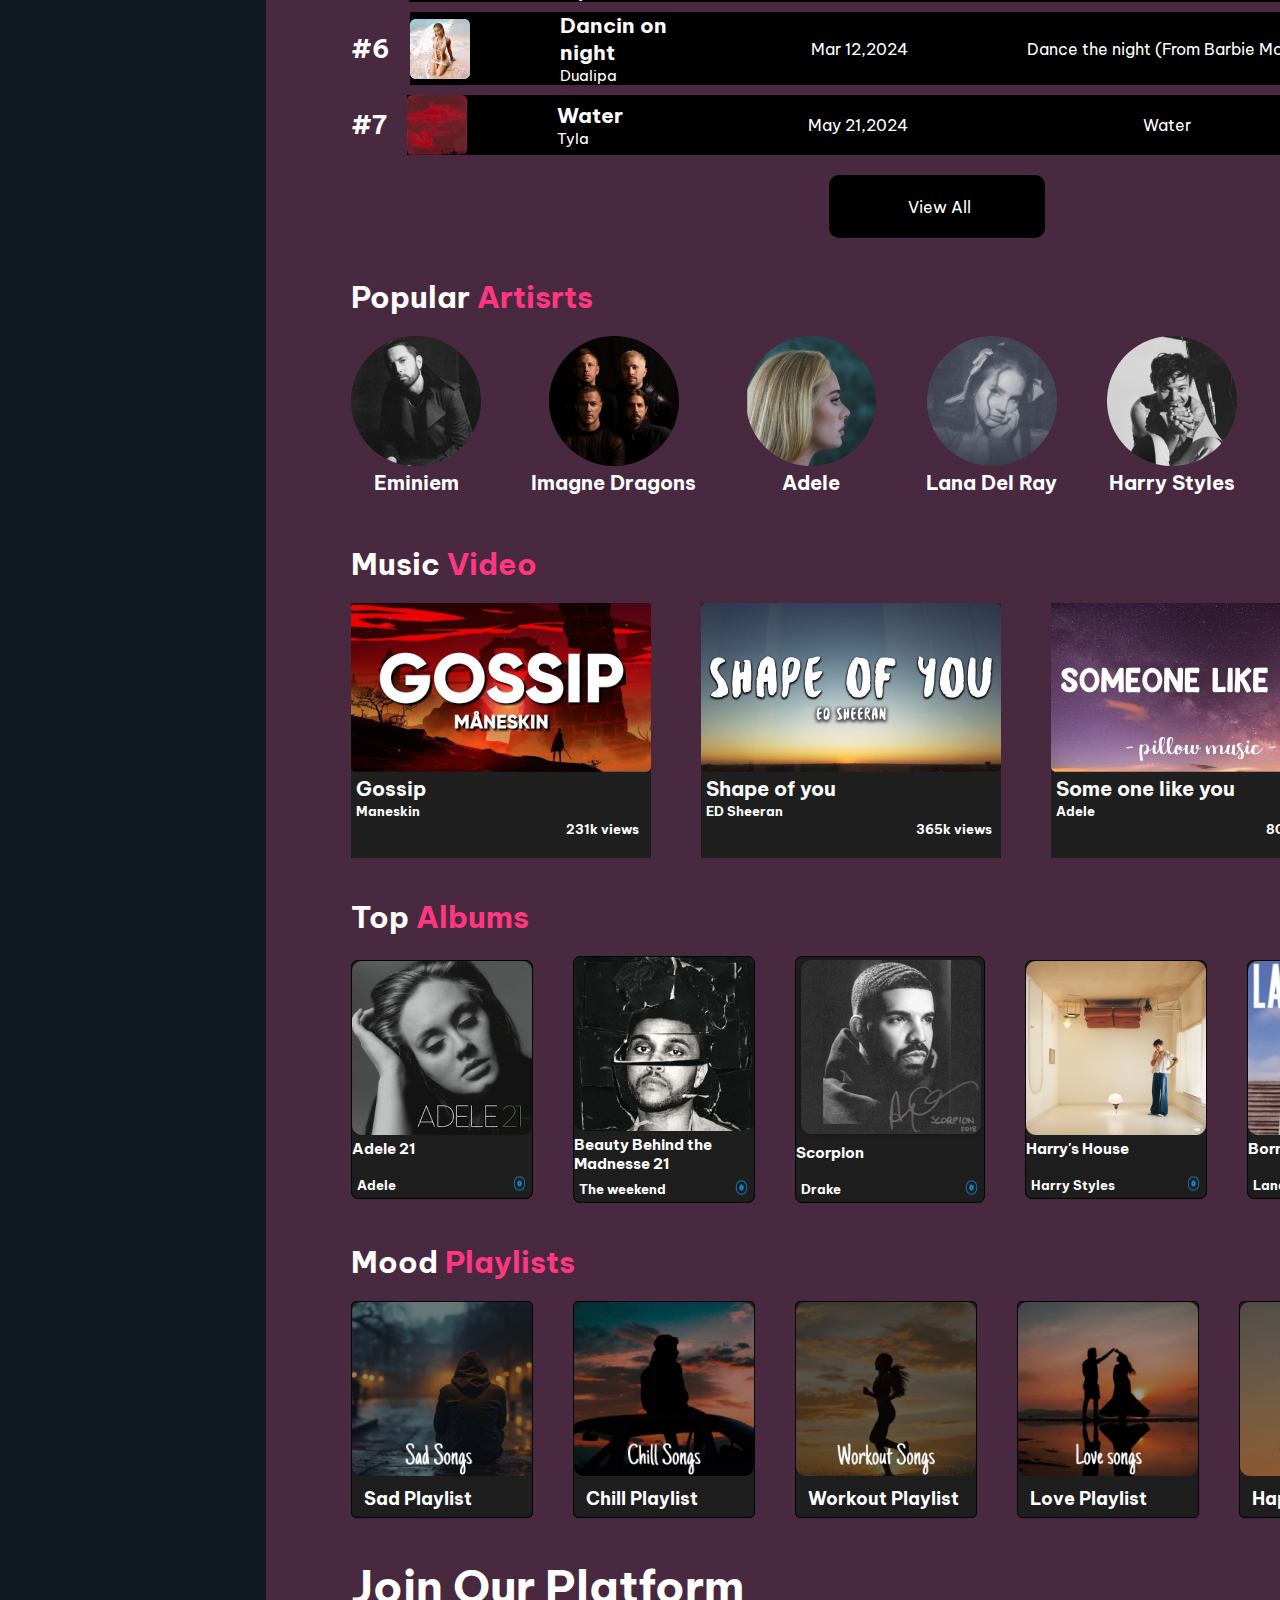
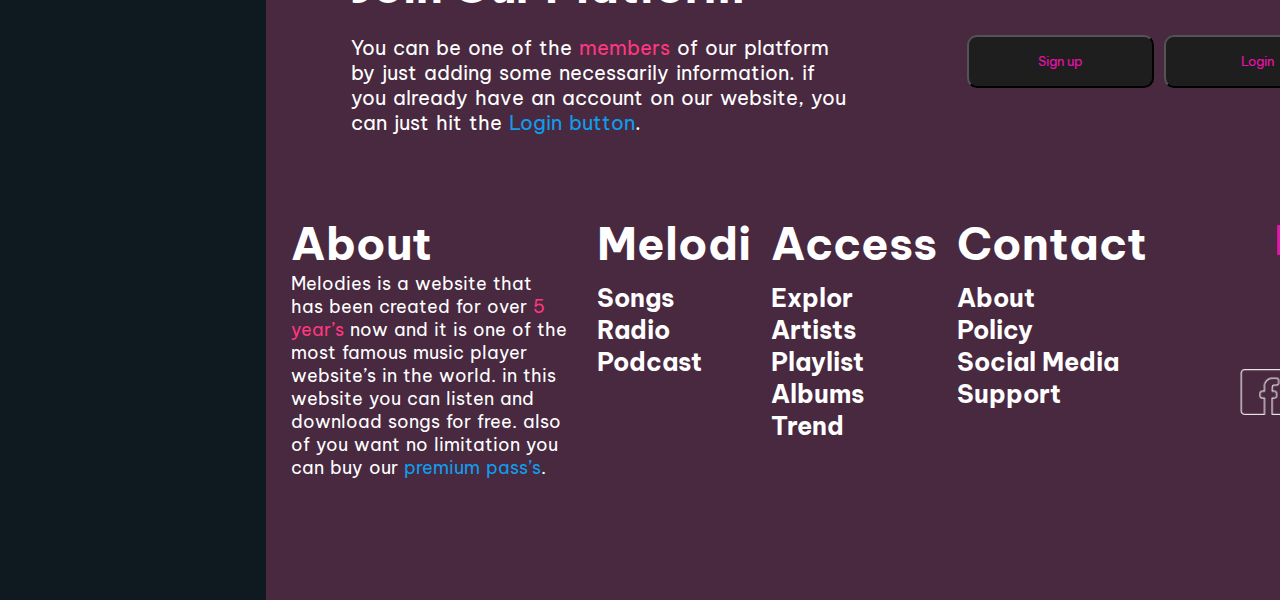
==== commit 4d1ec069: "modal sign in and sign up" ====
--- a/index.html
+++ b/index.html
@@ -5,10 +5,10 @@
     <meta charset="UTF-8">
     <meta name="viewport" content="width=device-width, initial-scale=1.0">
     <title>Melody Web Music</title>
-    <link rel="stylesheet" href="styles.css">
-    <link rel="stylesheet" href="responsive.css">
+    <link rel="stylesheet" href="./styles.css">
+    <link rel="stylesheet" href="./responsive.css">
     <link rel="stylesheet" href="./icons/themify-icons/themify-icons.css">
-    <link rel="stylesheet" href="modal.css">
+    <link rel="stylesheet" href="./modal.css">
 </head>
 
 <body>
@@ -166,8 +166,9 @@
                 </div>
 
                 <div class="newRelease">
-                    <p style="font-weight: bold; font-size: 30px; padding-bottom: 10px;color: #ffffff;">New Release <span
-                            style="color: #ff3780;">Songs</span></p>
+                    <p style="font-weight: bold; font-size: 30px; padding-bottom: 10px;color: #ffffff;">New Release
+                        <span style="color: #ff3780;">Songs</span>
+                    </p>
                     <div class="listNRsongs">
                         <div class="songItem">
                             <img src="./img/1.png" alt="">
@@ -602,46 +603,116 @@
 
         </div>
 
-        <!-- Modal-layout -->
-
-        
-            <!-- <div class="modal">
-                <div class="modal__overlay">
-    
-                </div>
-                <div class="modal__body">
-                    <div class="modal__inner">
-                         Authen form -->
-                         <!-- <div class="auth-form">
-                            <div class="auth-form__header">
-                                <h3 class="auth-form__heading">Sign in</h3>
-                                <sapn class="auth-form__switch-btn">Sign up</sapn>
-                                
-                            </div>
-                            <div class="auth-form__form">
-                                <div class="auth-form__group">
-                                    <input class="auth-form__input" type="text" placeholder="Nhap email">
-                                </div>
-                                <div class="auth-form__group">
-                                    <input class="auth-form__input" type="password" placeholder="Nhap mk">
-                                </div>
-                                <div class="auth-form__group">
-                                    <input class="auth-form__input" type="password" placeholder="Nhap lai mk">
-                                </div>
-                            </div>
-                            <div class="auth-form__aside">
-                                <p class="auth-form__policy-text">
-                                    Bằng việc Sign in, bạn đã đòng ý với chúng tôi về
-                                    <a href="" class="auth-form__policy-link">Điều khoản dịch vụ</a>&
-                                    <a href="" class="auth-form__policy-link">Chính sách bảo mật</a>
-
-                                </p>
-                            </div>
-                         </div>
+    </div>
+    <!-- Modal layout -->
+    <div class="modal">
+        <div class="modal__overlay"></div>
+        <div class="modal__body">
+            <div class="modal__inner">
+                <!-- Register-form -->
+                <!-- <div class="auth-form">
+                    <div class="auth-form__container">
+                        <div class="auth-form__header">
+                            <h3 class="auth-form__heading">Sign up</h3>
+                            <div class="auth-form__logo">
+                                <img src="./img/logo-no-background 1.png" alt="">
+                                <p>Melodies</p>
+                            </div>
+                            <span class="auth-form__switch-btn">Sign in</span>
+
+                        </div>
+                        <div class="auth-form__form">
+                            <div class="auth-form__group">
+                                <input type="text" class="auth-form__input" placeholder="UserName">
+                            </div>
+                            <div class="auth-form__group">
+                                <input type="password" class="auth-form__input" placeholder="Password">
+                            </div>
+                            <div class="auth-form__group">
+                                <input type="password" class="auth-form__input" placeholder="Re-enter the Password">
+                            </div>
+
+                        </div>
+
+                        <div class="auth-form__aside">
+                            <p class="auth-form__policy-text">
+                                By registering, you agree to
+                                <a href="" class="auth-form__text-link">Terms of Service</a> &
+                                <a href="" class="auth-form__text-link">Privacy Policy</a>
+                            </p>
+                        </div>
+
+                        <div class="auth-form__controls">
+                            <button class="btn ">BACK</button>
+                            <button class="btn btn--primary">Sign up</button>
+
+                        </div>
+                    </div>
+
+                    <div class="auth-form__socials">
+                        <a href="" class="btns btn--with-icon">
+                            <i class="ti-facebook"></i>
+                            Sign up with Facebook 
+                        </a>
+                        <a href="" class="btns btn--with-icon google">
+                            <i class="ti-google"></i>
+                             Sign up with Google 
+                        </a>
+                    </div>
+                </div> -->
+
+                <!-- Login-form -->
+                <div class="login-form">
+                    <div class="login-form__container">
+                        <div class="login-form__header">
+                            <h3 class="login-form__heading">Sign in</h3>
+                            <div class="login-form__logo">
+                                <img src="./img/logo-no-background 1.png" alt="">
+                                <p>Melodies</p>
+                            </div>
+                            <span class="login-form__switch-btn">Sign up</span>
+
+                        </div>
+                        <div class="login-form__form">
+                            <div class="login-form__group">
+                                <input type="text" class="login-form__input" placeholder="UserName">
+                            </div>
+                            <div class="login-form__group">
+                                <input type="password" class="login-form__input" placeholder="Password">
+                            </div>
+
+
+                        </div>
+
+                        <div class="login-form__aside">
+                            <div class="login-form__help">
+                                <a href="" class="login-form__help-link">Forgot password</a>
+                                <span class="login-form__help-separate"></span>
+                                <a href="" class="login-form__help-link">Help ?</a>
+                            </div>
+                        </div>
+
+                        <div class="login-form__controls">
+                            <button class="btn ">BACK</button>
+                            <button class="btn btn--primary">Sign in</button>
+
+                        </div>
+                    </div>
+
+                    <div class="login-form__socials">
+                        <a href="" class="btns btn--with-icon">
+                            <i class="ti-facebook"></i>
+                            Facebook Login
+                        </a>
+                        <a href="" class="btns btn--with-icon google">
+                            <i class="ti-google"></i>
+                            Google Login
+                        </a>
                     </div>
                 </div>
             </div>
-        </div> --> 
+        </div>
+    </div>
 </body>
 
 </html>--- a/modal.css
+++ b/modal.css
@@ -0,0 +1,290 @@
+:root {
+    --text-main-color: #ffffff;
+    --text-hightlight: #ee10b0;
+    --background-main: #49293f;
+    --background-color-item: #1e1e1e;
+}
+
+.modal {
+    position: fixed;
+    top: 0;
+    left: 0;
+    bottom: 0;
+    right: 0;
+    display: flex;
+}
+
+.modal__overlay {
+    position: absolute;
+    width: 100%;
+    height: 100%;
+    background-color: rgba(0,0 ,0 , 0.4);
+}
+.modal__body {
+    margin: auto;
+    background-color: #49293f;
+    position: relative;
+    z-index: 1;
+    border: 5px;
+}
+
+/* Register modal */
+.auth-form__container {
+    padding: 0 32px;
+
+}
+
+.auth-form__header {
+    display: flex;
+    align-items: center;
+    justify-content: space-between;
+}
+
+.auth-form__heading {
+    font-size: 2.2rem;
+    font-weight: bold;
+    color: var(--text-main-color);
+}
+
+.auth-form__logo {
+    display: flex;
+    flex-direction: column;
+}
+
+.auth-form__logo p {
+    background: #121FCF;
+    background: linear-gradient(to right, #EE10B0 0%, #0E9EEF 100%);
+    -webkit-background-clip: text;
+    -webkit-text-fill-color: transparent;
+    font-size: 25px;
+    padding-top: 10px;
+    
+}
+
+.auth-form__aside p {
+    color: var(--text-main-color);
+}
+
+.auth-form__switch-btn {
+    font-size: 1.6rem;
+    font-weight: bold;
+    color: var(--text-main-color);
+}
+
+.auth-form__switch-btn:hover {
+    color: var(--text-hightlight);
+    cursor: pointer;
+}
+
+.auth-form__form {
+    margin-top: 70px;
+}
+
+.auth-form {
+    width: 500px;
+}
+
+.auth-form__input {
+    width: 100%;
+    height: 40px;
+    margin-bottom: 20px;
+    padding: 0 12px;
+    font-size: 1.1rem;
+    border: 1px solid #000;
+    border-radius: 5px;
+    outline: none;
+    background-color: #612c4f;
+}
+
+.auth-form__input:focus {
+    border-color: burlywood;
+}
+
+.auth-form__aside {
+    margin-top: 20px;
+}
+
+.auth-form__policy-text {
+    font-size: 1.1rem;
+    font-weight: bold;
+    text-align: center;
+    padding: 0 12px;
+}
+.auth-form__text-link {
+    text-decoration: none;
+    color: red;
+    
+}
+.auth-form__controls {
+    margin-top: 50px;
+    display: flex;
+    justify-content: flex-end;
+    gap: 10px;
+}
+.btn {
+    min-width: 142px;
+    height: 36px;
+    background-color: var(--background-color-item) ;
+    color: var(--text-hightlight);
+    border: 1px solid #1e1e1e;
+    border-radius: 10px;
+    text-decoration: none;
+    font-size: 1.1rem;
+    cursor: pointer;
+    outline: none;
+}
+.btn:hover {
+    background-color: var(--text-hightlight);
+    color: var(--background-color-item);
+    font-weight: bold;
+}
+.auth-form__socials {
+    padding: 12px 36px;
+    margin-top: 15px;
+    background-color: #0f1d1f;
+    display: flex;
+    justify-content: space-between;
+    align-items: center;
+}
+.btn--with-icon {
+    width: 200px;
+    height: 40px;
+    background-color: var(--background-color-item);
+    color: var(--text-main-color);
+    border: 1px solid #ffffff;
+    border-radius: 5px;
+    text-align: center;
+    padding-top: 7px;
+    text-decoration: none;
+    font-size: 15px;
+}
+.btn--with-icon i {
+    padding-right: 5px;
+}
+.btn--with-icon:hover {
+    background-color: rgb(53, 53, 105);
+    color: #ffffff;
+}
+.google:hover {
+    background-color: rgb(235, 93, 93);
+}
+
+
+/* Login form */
+.login-form__container {
+    padding: 0 32px;
+
+}
+
+.login-form__header {
+    display: flex;
+    align-items: center;
+    justify-content: space-between;
+}
+
+.login-form__heading {
+    font-size: 2.2rem;
+    font-weight: bold;
+    color: var(--text-main-color);
+}
+
+.login-form__logo {
+    display: flex;
+    flex-direction: column;
+}
+
+.login-form__logo p {
+    background: #121FCF;
+    background: linear-gradient(to right, #EE10B0 0%, #0E9EEF 100%);
+    -webkit-background-clip: text;
+    -webkit-text-fill-color: transparent;
+    font-size: 25px;
+    padding-top: 10px;
+    
+}
+
+.login-form__aside p {
+    color: var(--text-main-color);
+}
+
+.login-form__switch-btn {
+    font-size: 1.6rem;
+    font-weight: bold;
+    color: var(--text-main-color);
+}
+
+.login-form__switch-btn:hover {
+    color: var(--text-hightlight);
+    cursor: pointer;
+}
+
+.login-form__form {
+    margin-top: 70px;
+}
+
+.login-form {
+    width: 500px;
+}
+
+.login-form__input {
+    width: 100%;
+    height: 40px;
+    margin-bottom: 20px;
+    padding: 0 12px;
+    font-size: 1.1rem;
+    border: 1px solid #000;
+    border-radius: 5px;
+    outline: none;
+    background-color: #612c4f;
+}
+
+.login-form__input:focus {
+    border-color: burlywood;
+}
+
+.login-form__aside {
+    margin-top: 20px;
+}
+
+
+.login-form__text-link {
+    text-decoration: none;
+    color: red;
+    
+}
+.login-form__controls {
+    margin-top: 50px;
+    display: flex;
+    justify-content: flex-end;
+    gap: 10px;
+}
+
+.login-form__socials {
+    padding: 12px 36px;
+    margin-top: 15px;
+    background-color: #0f1d1f;
+    display: flex;
+    justify-content: space-between;
+    align-items: center;
+}
+
+.login-form__help-link:hover {
+    color: #EE10B0;
+}
+
+.login-form__help {
+    display: flex;
+    justify-content: flex-end;
+}
+
+.login-form__help-link {
+    font-size: 1.2rem;
+    text-decoration: none;
+    color: #ffffff;
+}
+.login-form__help-separate {
+    height: 28px;
+    display: block;
+    border-left: 1px solid #eaeaea;
+    margin: 0 16px;
+}
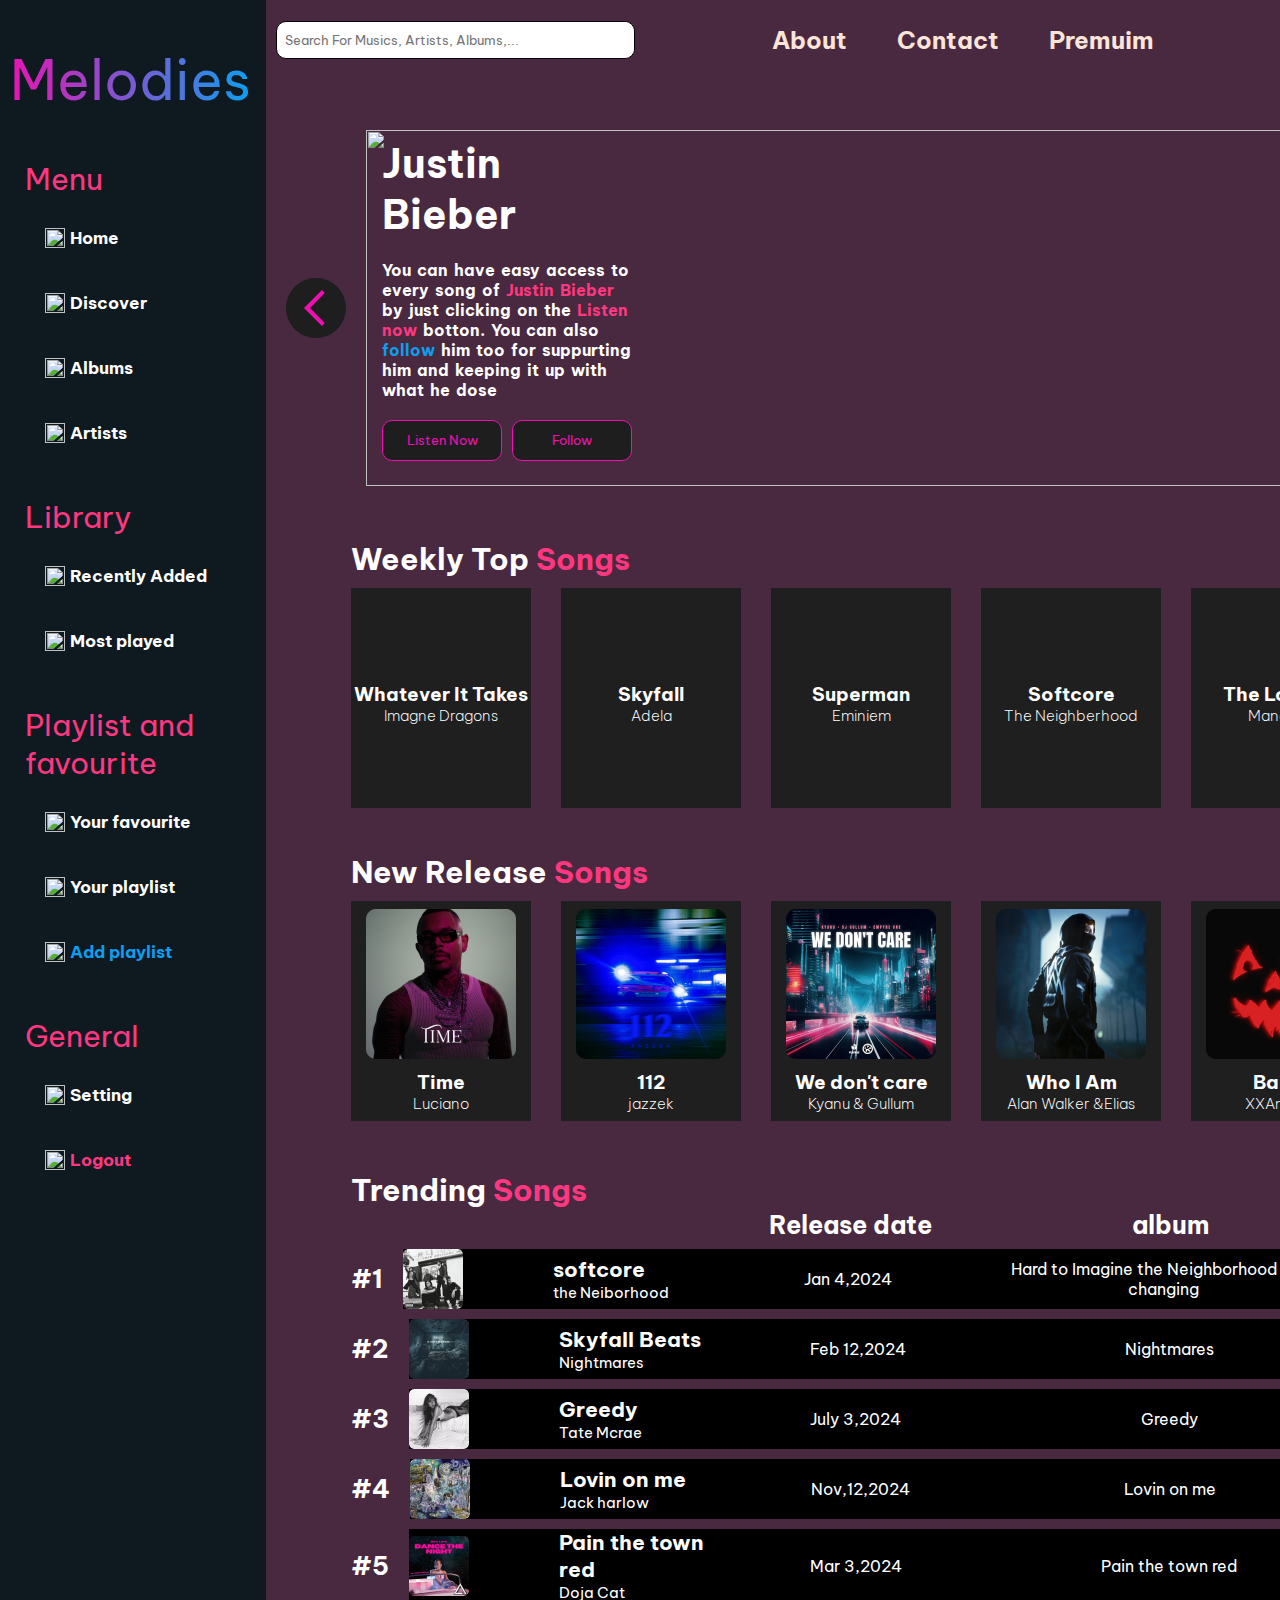
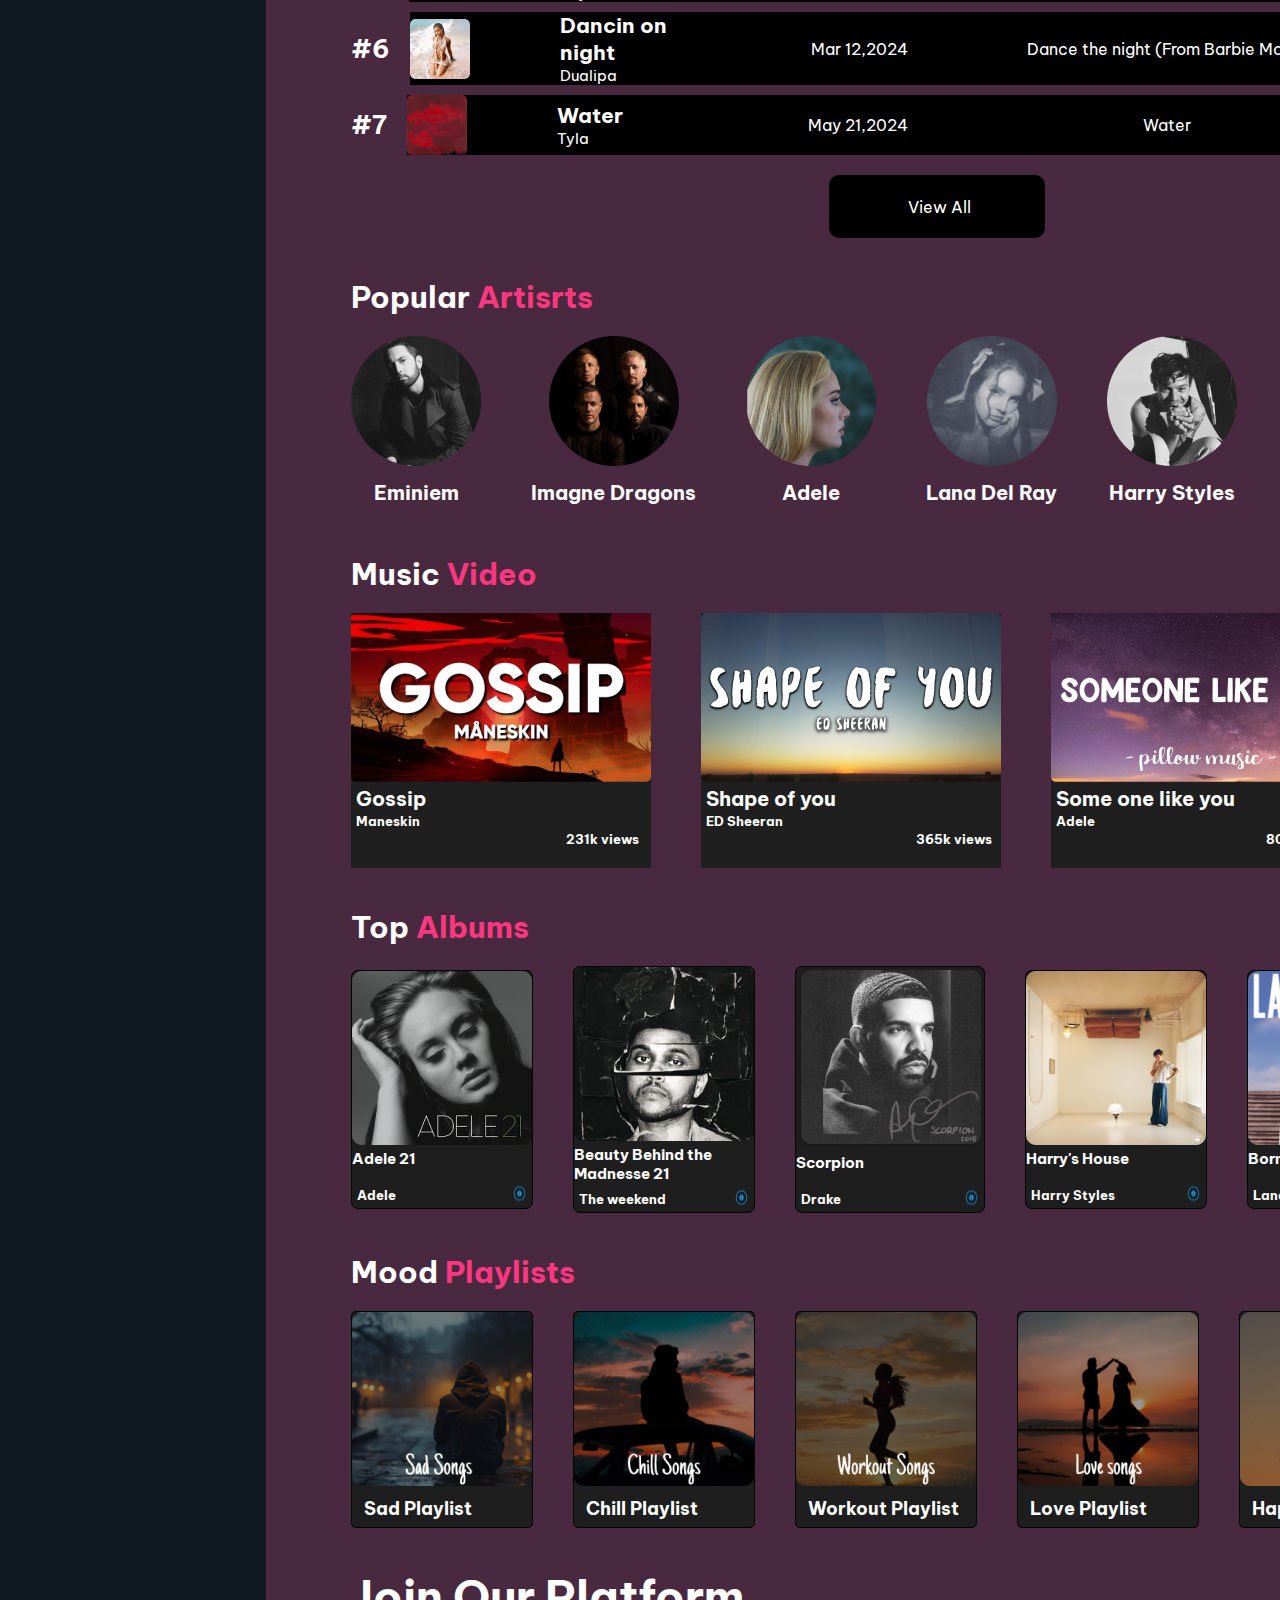
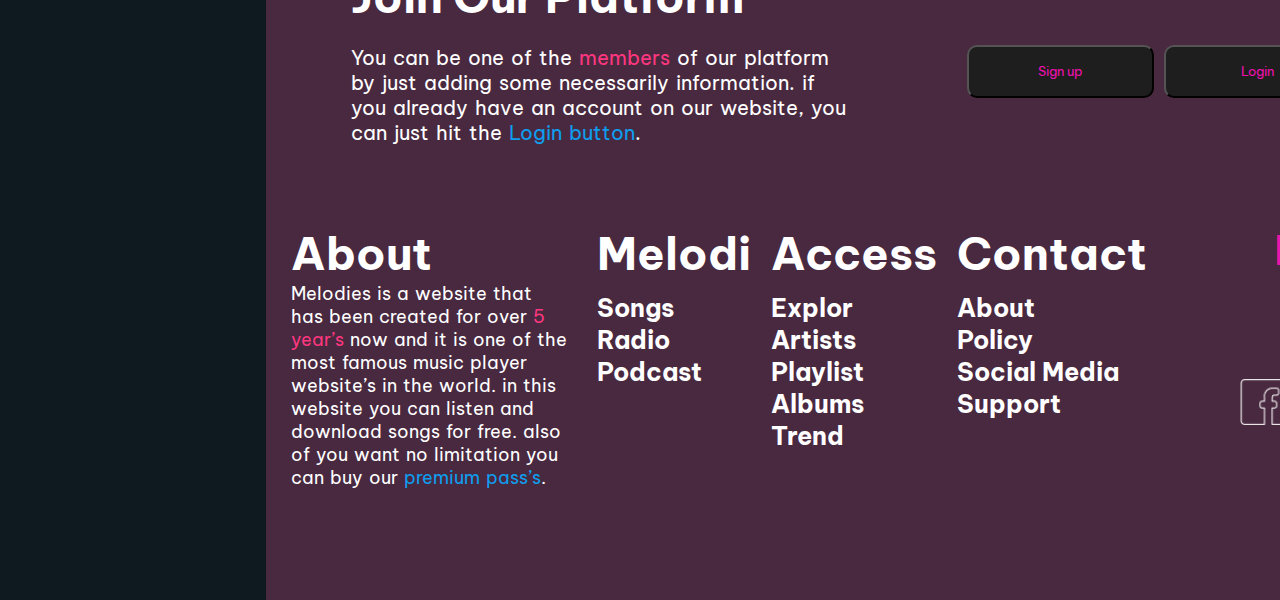
==== commit e20d11b5: "styles all page lastest" ====
--- a/index.html
+++ b/index.html
@@ -70,8 +70,8 @@
                 </div>
 
                 <div class="btn">
-                    <button>Login</button>
-                    <button>Sign up</button>
+                    <button class="js-modalOpen">Login</button>
+                    <button class="js-modalOpen">Sign up</button>
                 </div>
             </div>
 
@@ -605,12 +605,12 @@
 
     </div>
     <!-- Modal layout -->
-    <div class="modal">
+    <div class="modal js-modal">
         <div class="modal__overlay"></div>
         <div class="modal__body">
-            <div class="modal__inner">
+            <div class="modal__inner js-modal-inner">
                 <!-- Register-form -->
-                <!-- <div class="auth-form">
+                <!-- <div class="auth-form js-auth-open">
                     <div class="auth-form__container">
                         <div class="auth-form__header">
                             <h3 class="auth-form__heading">Sign up</h3>
@@ -693,18 +693,18 @@
                         </div>
 
                         <div class="login-form__controls">
-                            <button class="btn ">BACK</button>
-                            <button class="btn btn--primary">Sign in</button>
+                            <button class="btn-control js-modal-close">BACK</button>
+                            <button class="btn-control btn--primary">Sign in</button>
 
                         </div>
                     </div>
 
                     <div class="login-form__socials">
-                        <a href="" class="btns btn--with-icon">
+                        <a href="https://www.google.com/" class="btns btn--with-icon">
                             <i class="ti-facebook"></i>
                             Facebook Login
                         </a>
-                        <a href="" class="btns btn--with-icon google">
+                        <a href="https://www.google.com/" class="btns btn--with-icon google">
                             <i class="ti-google"></i>
                             Google Login
                         </a>
@@ -713,6 +713,8 @@
             </div>
         </div>
     </div>
+
+    <script src="index.js"></script>
 </body>
 
 </html>--- a/styles.css
+++ b/styles.css
@@ -32,6 +32,7 @@
     background-color: #EE10B0;
     color: #1e1e1e;
     border-radius: 20px;
+    cursor: pointer;
 }
 
 
@@ -119,10 +120,12 @@
     color: #fbe4d8;
     font-weight: bold;
     font-size: 24px;
+    transition: transform .2s;
 }
 
 div.navHeader li:hover {
-
+    transform: scale(1.3);
+    cursor: pointer;
 }
 
 div.btn {
@@ -155,6 +158,7 @@
 div.btn button:hover {
     background-color: #ee10b0;
     color: #1e1e1e;
+    cursor: pointer;
 }
 
 div.slice {
@@ -168,6 +172,15 @@
 div.slideMain {
     width: 100%;
     position: relative;
+}
+
+div.control img{
+    transition: transform .2s;
+}
+
+div.control img:hover {
+    transform: scale(1.1);
+    cursor: pointer;
 }
 
 div.introduce {
@@ -187,6 +200,7 @@
     border-radius: 10px;
     background-color: #1e1e1e;
     color: #ee10b0;
+    cursor: pointer;
 }
 
 div.groupBtn2 button:hover {
@@ -211,7 +225,16 @@
     align-items: center;
     gap: 11px;
     text-align: center;
-}
+    transition: transform 0.3s ease, box-shadow 0.3s ease;
+
+}
+
+div.songItem:hover {
+    transform: translateY(-10px);
+    box-shadow: 0 8px 12px rgba(0, 0, 0, 0.2);
+    cursor: pointer;
+}
+
 div.songItem p {
     color: #ffffff;
 }
@@ -349,10 +372,20 @@
     color: #ffffff;
     font-size: 20px;
     font-weight: bold;
+    padding-top: 10px;
 }
 
 div.popularItem {
     text-align: center;
+}
+
+div.popularItem img {
+    transition: transform .2s;
+}
+
+div.popularItem img:hover {
+    transform: scale(1.2);
+    cursor: pointer;
 }
 
 div.musicVideo {
@@ -365,6 +398,15 @@
     background-color: #1f1f1f;
 }
 
+div.mv {
+    transition: transform .2s;
+}
+
+div.mv:hover {
+    cursor: pointer;
+    transform: scale(1.1);
+}
+
 div.mv p {
     color: #ffffff;
     font-size: 13px;
@@ -392,6 +434,12 @@
     background-color: #1e1e1e;
     border: 1px solid black;
     border-radius: 7px;
+    transition: transform 0.3s ease, box-shadow 0.3s ease;
+}
+
+div.listTalbum div.topAlbumitem:hover {
+    transform: translateY(-10px);
+    box-shadow: 0 8px 12px rgba(0, 0, 0, 0.2);
 }
 
 div.topAlbumitem p {
@@ -426,6 +474,12 @@
     background-color: #1e1e1e;
     border: 1px solid black;
     border-radius: 5px;
+    transition: transform 0.3s ease, box-shadow 0.3s ease;
+}
+
+div.moodItem:hover {
+    transform: translateY(-10px);
+    box-shadow: 0 8px 12px rgba(0, 0, 0, 0.2);
 }
 
 div.moodItem div.para {
@@ -496,6 +550,7 @@
 div.infoRight button:hover {
     background-color: #EE10B0;
     color: #1e1e1e;
+    cursor: pointer;
 }
 
 div.footer {
@@ -540,6 +595,14 @@
     gap: 20px;
 }
 
+div.iconSocial img {
+    transition: transform .2s;
+}
+
+div.iconSocial img:hover {
+    transform: scale(1.2);
+}
+
 div.iconFooter {
     display: flex;
     flex-direction: column;
--- a/modal.css
+++ b/modal.css
@@ -11,6 +11,15 @@
     left: 0;
     bottom: 0;
     right: 0;
+    display: none;
+
+}
+
+.modal__inner {
+    animation: modalFadein ease 0.4s;
+}
+
+.modal.open {
     display: flex;
 }
 
@@ -26,6 +35,10 @@
     position: relative;
     z-index: 1;
     border: 5px;
+}
+
+div.auth-form {
+    display: none;
 }
 
 /* Register modal */
@@ -121,7 +134,7 @@
     justify-content: flex-end;
     gap: 10px;
 }
-.btn {
+.btn-control{
     min-width: 142px;
     height: 36px;
     background-color: var(--background-color-item) ;
@@ -133,7 +146,7 @@
     cursor: pointer;
     outline: none;
 }
-.btn:hover {
+.btn-control:hover {
     background-color: var(--text-hightlight);
     color: var(--background-color-item);
     font-weight: bold;
@@ -288,3 +301,15 @@
     border-left: 1px solid #eaeaea;
     margin: 0 16px;
 }
+
+/*hiệu ứng di chuyển modal */
+@keyframes modalFadein  {
+    from{
+        transform: translateY(-140px);
+        opacity: 0;
+    }
+    to{
+        transform: translateY(0);
+        opacity: 1;
+    }
+}
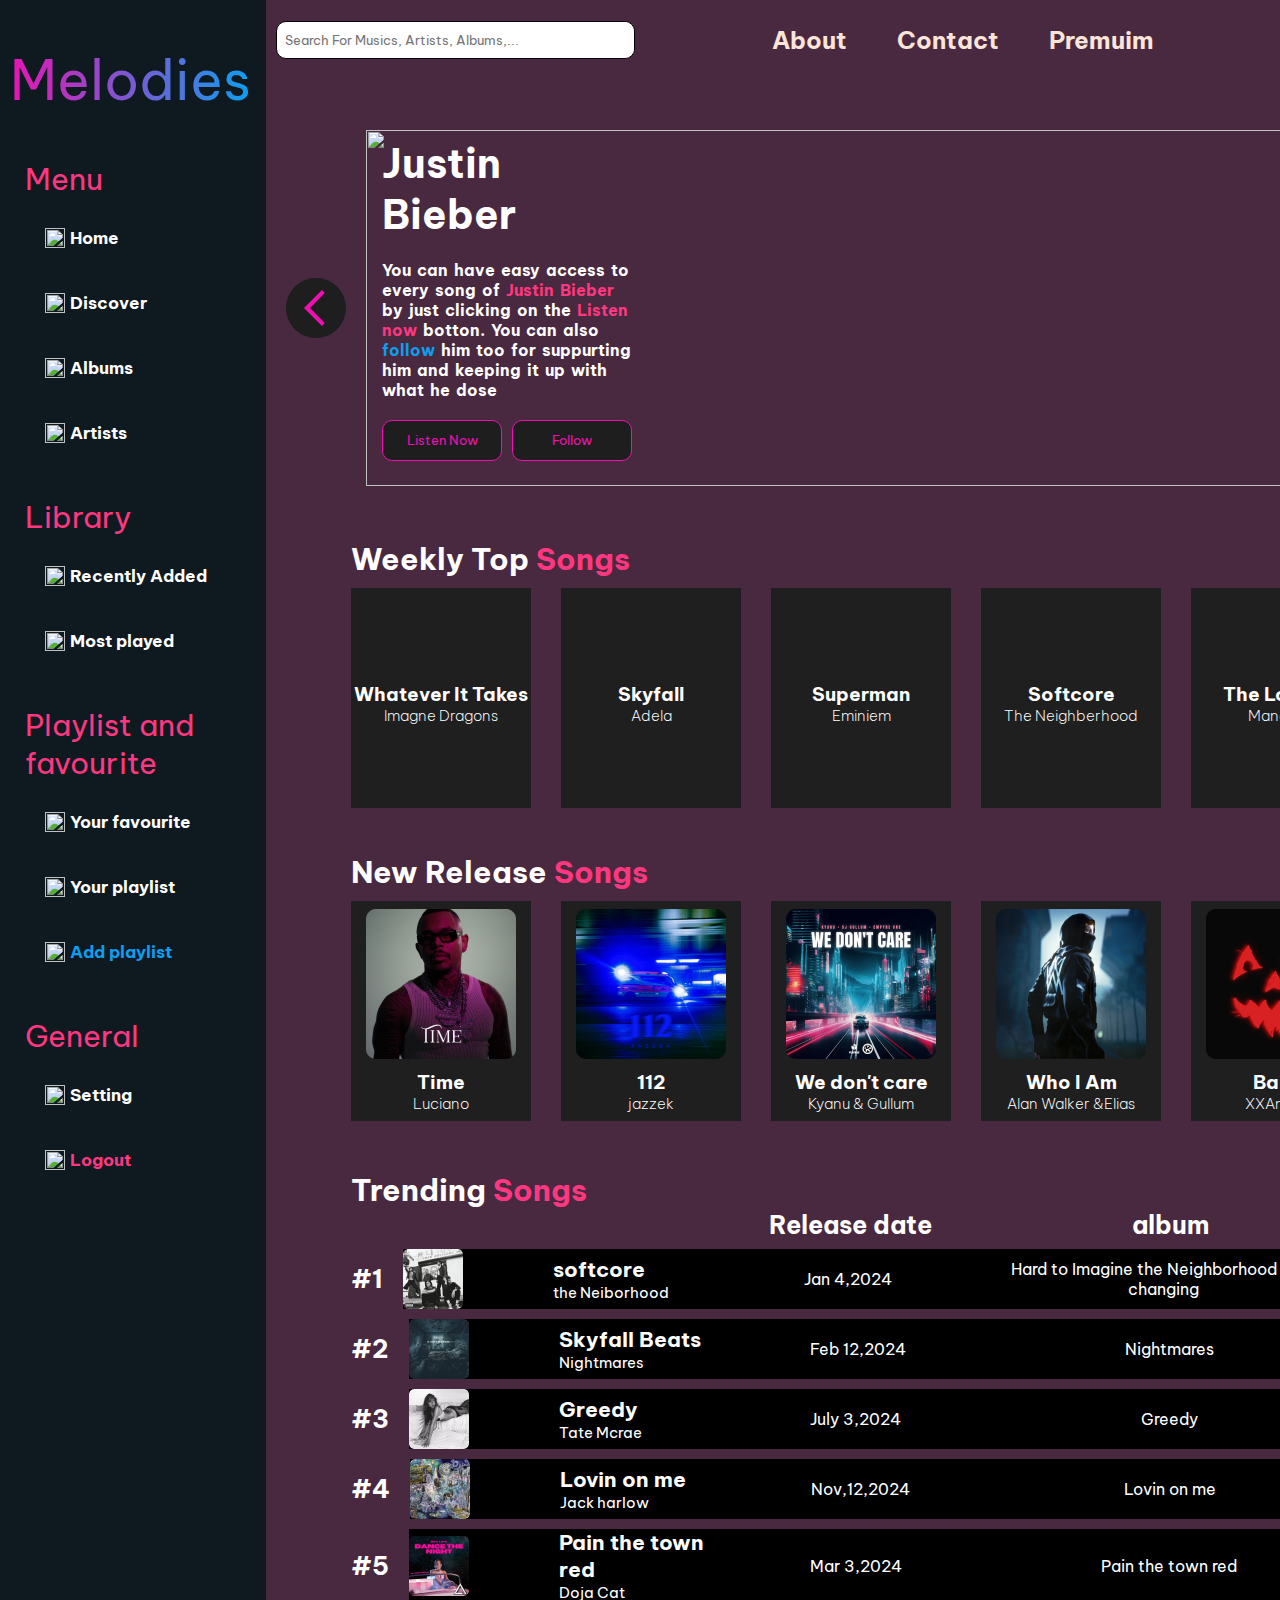
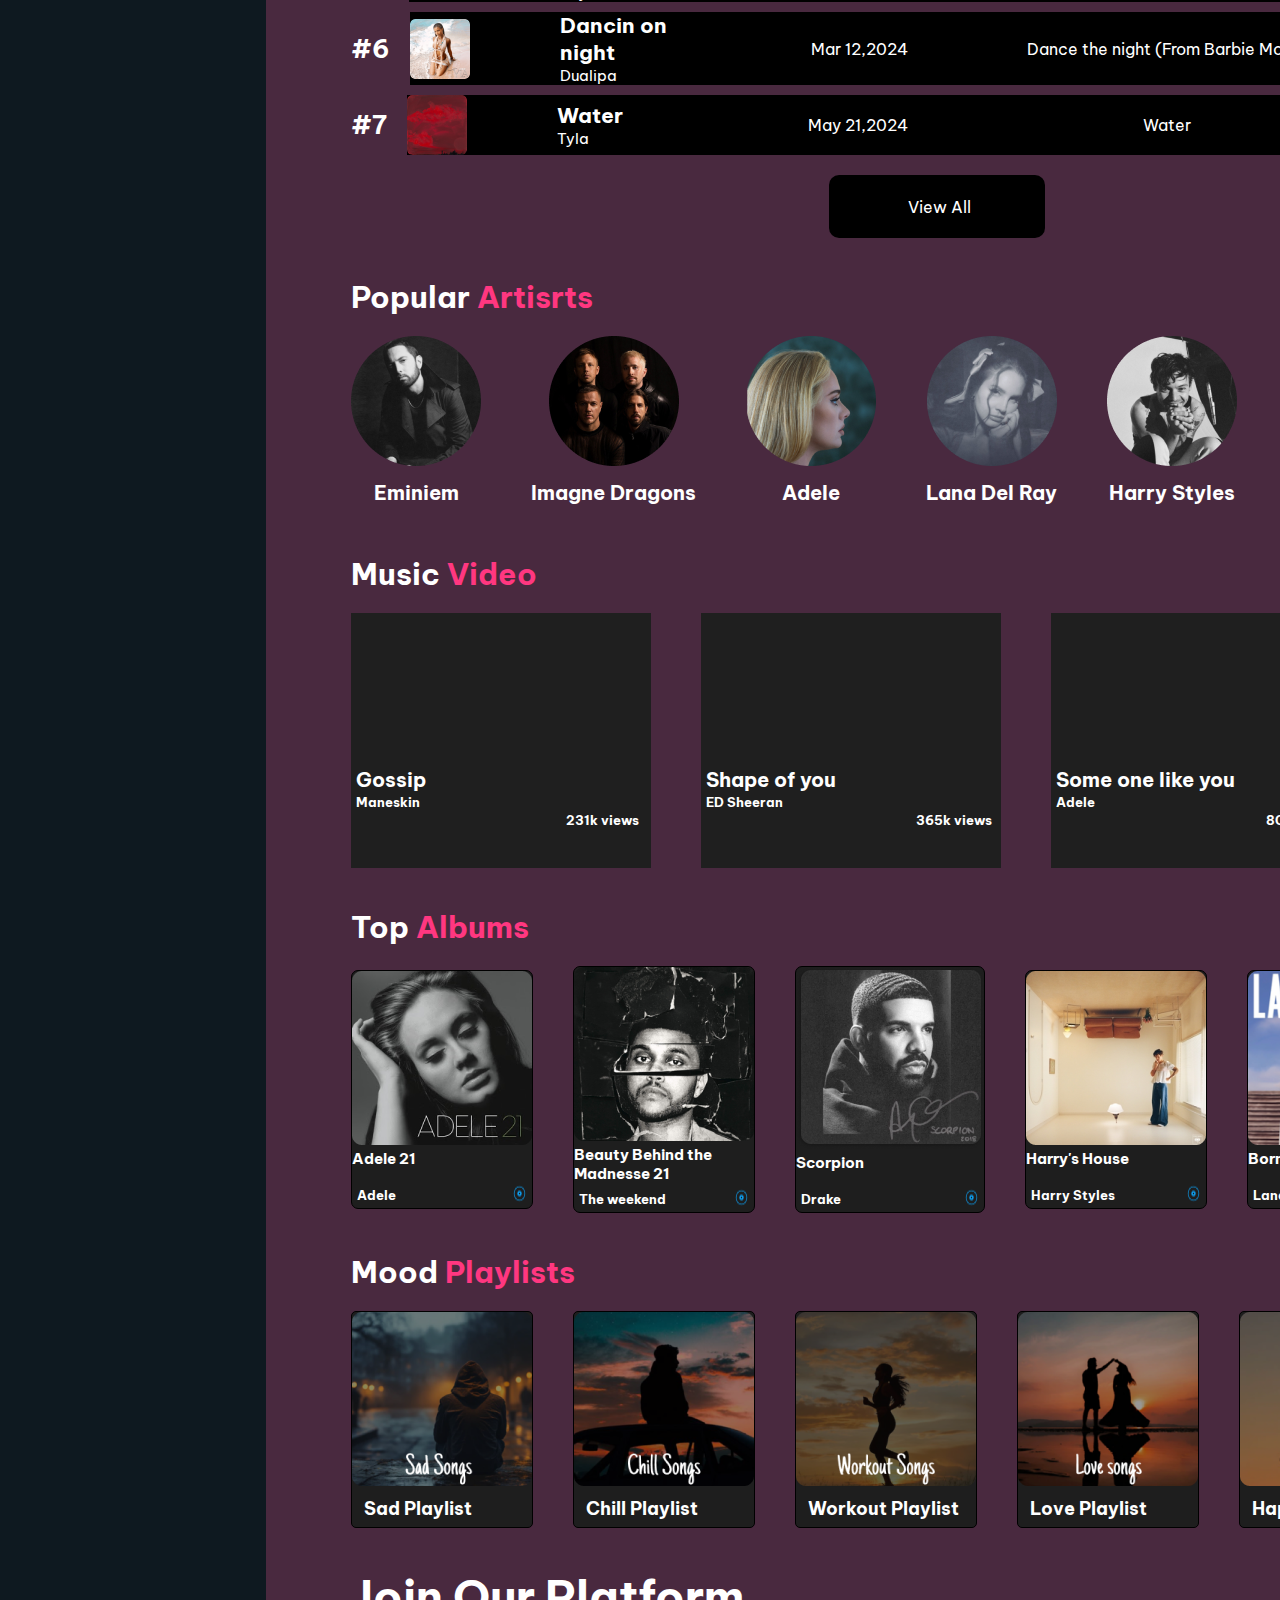
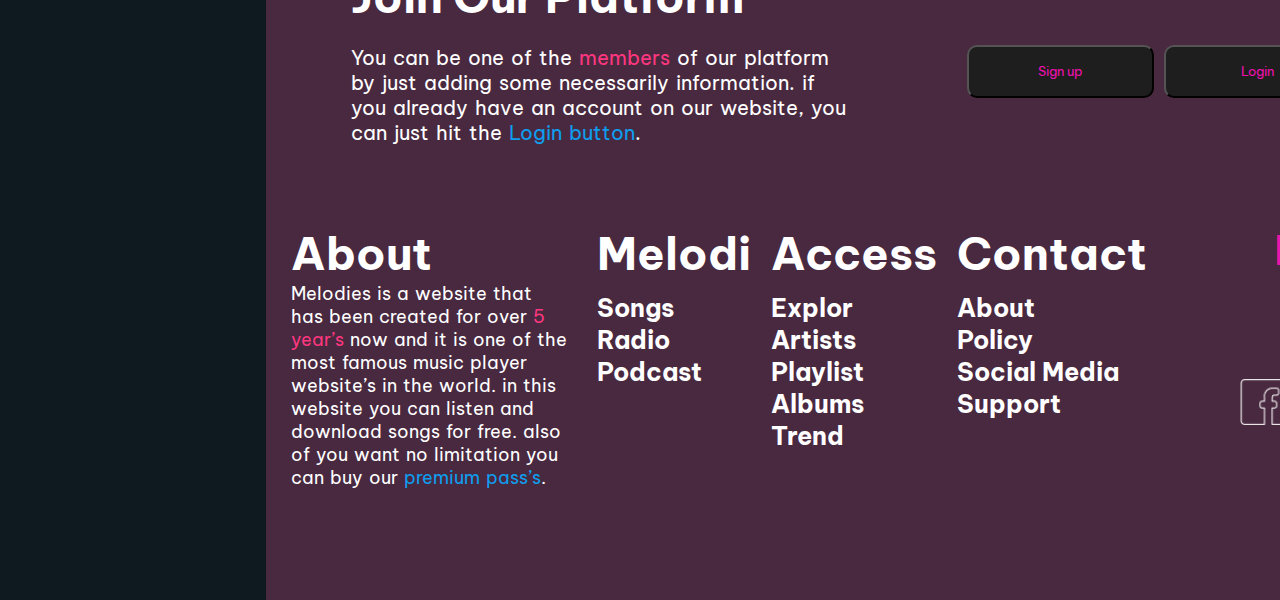
==== commit 8ed7884e: "sign in ,sign up and switch between pages" ====
--- a/index.html
+++ b/index.html
@@ -20,35 +20,35 @@
                 <div class="listMenu">
                     <p>Menu</p>
                     <ul>
-                        <li><img src="img/Vector (1).png" alt="">Home</li>
-                        <li><img src="img/Vector (1).png" alt="">Discover</li>
-                        <li><img src="img/Vector (2).png" alt="">Albums</li>
-                        <li><img src="img/Group.png" alt="">Artists</li>
+                        <a href="./index.html"><img src="img/Vector (1).png" alt="">Home</a>
+                        <a href="./discover.html"><img src="img/Vector (1).png" alt="">Discover</a>
+                        <a href="./album.html"><img src="img/Vector (2).png" alt="">Albums</a>
+                        <a href="./artirst.html"><img src="img/Group.png" alt="">Artists</a>
                     </ul>
                 </div>
                 <div class="libra">
                     <p>Library</p>
                     <div class="listLibra">
                         <ul>
-                            <li> <img src="img/fluent-mdl2_recent.png" alt="">Recently Added</li>
-                            <li> <img src="img/arcticons_niagara-launcher-recently-installed.png" alt="">Most played
-                            </li>
+                            <a> <img src="img/fluent-mdl2_recent.png" alt="">Recently Added</a>
+                            <a> <img src="img/arcticons_niagara-launcher-recently-installed.png" alt="">Most played
+                            </a>
                         </ul>
                     </div>
                 </div>
                 <div class="Add">
                     <p>Playlist and favourite</p>
                     <ul>
-                        <li><img src="img/ph_heart-light.png" alt="">Your favourite</li>
-                        <li><img src="img/ph_playlist.png" alt="">Your playlist</li>
-                        <li style="color: #0e9eef;"><img src="img/subway_add-playlist.png" alt="">Add playlist</li>
+                        <a><img src="img/ph_heart-light.png" alt="">Your favourite</a>
+                        <a><img src="img/ph_playlist.png" alt="">Your playlist</a>
+                        <a style="color: #0e9eef;"><img src="img/subway_add-playlist.png" alt="">Add playlist</a>
                     </ul>
                 </div>
                 <div class="setting">
                     <p>General</p>
                     <ul>
-                        <li><img src="img/lets-icons_setting-line.png" alt="">Setting</li>
-                        <li style="color: #ff3780;"><img src="img/line-md_log-out.png" alt="">Logout</li>
+                        <a><img src="img/lets-icons_setting-line.png" alt="">Setting</a>
+                        <a class="btn-logOut" style="color: #ff3780;"><img src="img/line-md_log-out.png" alt="">Logout</a>
                     </ul>
                 </div>
             </div>
@@ -410,19 +410,28 @@
                             style="color: #ff3780;">Video</span></p>
                     <div class="itemMV">
                         <div class="mv">
-                            <img src="./img/Rectangle 35.png" alt="">
+                            <!-- <img src="./img/Rectangle 35.png" alt=""> -->
+                             <div>
+                                <iframe width="100%"  src="https://www.youtube.com/embed/niPkap1ozUA" title="SON TUNG M-TP | MAKING MY WAY | OFFICIAL VISUALIZER" frameborder="0" allow="accelerometer; autoplay; clipboard-write; encrypted-media; gyroscope; picture-in-picture; web-share" referrerpolicy="strict-origin-when-cross-origin" allowfullscreen></iframe>
+                             </div>
                             <p style="font-size: 20px;">Gossip</p>
                             <p>Maneskin</p>
                             <p class="views">231k views</p>
                         </div>
                         <div class="mv">
-                            <img src="./img/Rectangle 35 (1).png" alt="">
+                            <!-- <img src="./img/Rectangle 35 (1).png" alt=""> -->
+                             <div>
+                                <iframe width="100%"  src="https://www.youtube.com/embed/JHSRTU31T14" title="SƠN TÙNG M-TP | THERE’S NO ONE AT ALL (ANOTHER VERSION) | OFFICIAL MUSIC VIDEO" frameborder="0" allow="accelerometer; autoplay; clipboard-write; encrypted-media; gyroscope; picture-in-picture; web-share" referrerpolicy="strict-origin-when-cross-origin" allowfullscreen></iframe>
+                             </div>
                             <p style="font-size: 20px;">Shape of you</p>
                             <p>ED Sheeran</p>
                             <p class="views">365k views</p>
                         </div>
                         <div class="mv">
-                            <img src="./img/Rectangle 35 (2).png" alt="">
+                            <!-- <img src="./img/Rectangle 35 (2).png" alt=""> -->
+                             <div>
+                                <iframe width="100%" src="https://www.youtube.com/embed/-vtBgNxMyZI" title="CHẠY NGAY ĐI (ONIONN REMIX)| RUN NOW (ONIONN REMIX) | SƠN TÙNG M-TP | Official Music Video" frameborder="0" allow="accelerometer; autoplay; clipboard-write; encrypted-media; gyroscope; picture-in-picture; web-share" referrerpolicy="strict-origin-when-cross-origin" allowfullscreen></iframe>
+                             </div>
                             <p style="font-size: 20px;">Some one like you</p>
                             <p>Adele</p>
                             <p class="views">800k views</p>
@@ -604,116 +613,111 @@
         </div>
 
     </div>
+
     <!-- Modal layout -->
     <div class="modal js-modal">
         <div class="modal__overlay"></div>
         <div class="modal__body">
-            <div class="modal__inner js-modal-inner">
-                <!-- Register-form -->
-                <!-- <div class="auth-form js-auth-open">
-                    <div class="auth-form__container">
-                        <div class="auth-form__header">
-                            <h3 class="auth-form__heading">Sign up</h3>
-                            <div class="auth-form__logo">
-                                <img src="./img/logo-no-background 1.png" alt="">
-                                <p>Melodies</p>
-                            </div>
-                            <span class="auth-form__switch-btn">Sign in</span>
-
-                        </div>
-                        <div class="auth-form__form">
-                            <div class="auth-form__group">
-                                <input type="text" class="auth-form__input" placeholder="UserName">
-                            </div>
-                            <div class="auth-form__group">
-                                <input type="password" class="auth-form__input" placeholder="Password">
-                            </div>
-                            <div class="auth-form__group">
-                                <input type="password" class="auth-form__input" placeholder="Re-enter the Password">
-                            </div>
-
-                        </div>
-
-                        <div class="auth-form__aside">
-                            <p class="auth-form__policy-text">
-                                By registering, you agree to
-                                <a href="" class="auth-form__text-link">Terms of Service</a> &
-                                <a href="" class="auth-form__text-link">Privacy Policy</a>
-                            </p>
-                        </div>
-
-                        <div class="auth-form__controls">
-                            <button class="btn ">BACK</button>
-                            <button class="btn btn--primary">Sign up</button>
-
-                        </div>
-                    </div>
-
-                    <div class="auth-form__socials">
-                        <a href="" class="btns btn--with-icon">
-                            <i class="ti-facebook"></i>
-                            Sign up with Facebook 
-                        </a>
-                        <a href="" class="btns btn--with-icon google">
-                            <i class="ti-google"></i>
-                             Sign up with Google 
-                        </a>
-                    </div>
-                </div> -->
-
-                <!-- Login-form -->
-                <div class="login-form">
-                    <div class="login-form__container">
-                        <div class="login-form__header">
-                            <h3 class="login-form__heading">Sign in</h3>
-                            <div class="login-form__logo">
-                                <img src="./img/logo-no-background 1.png" alt="">
-                                <p>Melodies</p>
-                            </div>
-                            <span class="login-form__switch-btn">Sign up</span>
-
-                        </div>
-                        <div class="login-form__form">
-                            <div class="login-form__group">
-                                <input type="text" class="login-form__input" placeholder="UserName">
-                            </div>
-                            <div class="login-form__group">
-                                <input type="password" class="login-form__input" placeholder="Password">
-                            </div>
-
-
-                        </div>
-
-                        <div class="login-form__aside">
-                            <div class="login-form__help">
-                                <a href="" class="login-form__help-link">Forgot password</a>
-                                <span class="login-form__help-separate"></span>
-                                <a href="" class="login-form__help-link">Help ?</a>
-                            </div>
-                        </div>
-
-                        <div class="login-form__controls">
-                            <button class="btn-control js-modal-close">BACK</button>
-                            <button class="btn-control btn--primary">Sign in</button>
-
-                        </div>
-                    </div>
-
-                    <div class="login-form__socials">
-                        <a href="https://www.google.com/" class="btns btn--with-icon">
-                            <i class="ti-facebook"></i>
-                            Facebook Login
-                        </a>
-                        <a href="https://www.google.com/" class="btns btn--with-icon google">
-                            <i class="ti-google"></i>
-                            Google Login
-                        </a>
-                    </div>
+
+            <!-- Sign up/register form -->
+            <div class="auth-form auth-form--signup ">
+                <div class="auth-form__container">
+                    <div class="auth-form__header">
+                        <h3 class="auth-form__heading">Sign up</h3>
+                        <span class="auth-form__swich-btn">Sign in</span>
+                    </div>
+                    <div class="auth-form__form">
+                        <div class="auth-form__group">
+                            <input type="text" class="auth-form__input" id="signup-email" placeholder="Enter Email">
+                        </div>
+                        <div class="auth-form__group">
+                            <input type="password" class="auth-form__input" id="signup-password"
+                                placeholder="Enter password">
+                        </div>
+                        <div class="auth-form__group">
+                            <input type="password" class="auth-form__input" id="signup-confirm-password"
+                                placeholder="Enter password again">
+                        </div>
+                    </div>
+
+                    <div class="auth-form__aside">
+                        <p class="auth-form__policy-text">
+                            By registering, you agree to
+                            <a href="" class="auth-form__text-link">Terms of Service</a> &
+                            <a href="" class="auth-form__text-link">Privacy Policy</a>
+                        </p>
+                    </div>
+
+                    <div class="auth-form__controls">
+                        <button class="btn-modal auth-form__controls-back js-modalClose">BACK</button>
+                        <button class="btn-modal btn--primary" id="signup-btn">SIGN UP</button>
+
+                    </div>
+                </div>
+
+
+
+                <div class="auth-form__socials">
+                    <a href="" class="btns btn--with-icon face">
+                        <i class=" auth-form__socials-icon ti-facebook"></i>
+                        Sign up with Facebook
+                    </a>
+                    <a href="" class="btns btn--with-icon Google">
+                        <i class=" auth-form__socials-icon ti-google"></i>
+                        Sign up with Google
+                    </a>
                 </div>
             </div>
+
+            <!-- Sign in form -->
+            <div class="auth-form auth-form--signin">
+                <div class="auth-form__container ">
+                    <div class="auth-form__header">
+                        <h3 class="auth-form__heading">Sign in</h3>
+                        <span class="auth-form__swich-btn">Sign up</span>
+                    </div>
+                    <div class="auth-form__form">
+                        <div class="auth-form__group">
+                            <input type="text" class="auth-form__input" id="signin-email" placeholder="Enter Email">
+                        </div>
+                        <div class="auth-form__group">
+                            <input type="password" class="auth-form__input" id="signin-password"
+                                placeholder="Enter password">
+                        </div>
+                    </div>
+
+                    <div class="auth-form__aside">
+                        <div class="auth-form__help">
+                            <a class="auth-form__help-text">Forgot your password</a>
+                            <span class="auth-form__help-separate"></span>
+                            <a class="auth-form__help-text">Need help ?</a>
+
+                        </div>
+                    </div>
+
+                    <div class="auth-form__controls">
+                        <button class="btn-modal auth-form__controls-back js-modalClose">BACK</button>
+                        <button class="btn-modal btn--primary" id="signin-btn">SIGN IN</button>
+
+                    </div>
+                </div>
+
+
+
+                <div class="auth-form__socials">
+                    <a href="" class="btns btn--with-icon face">
+                        <i class=" auth-form__socials-icon ti-facebook"></i>
+                        Sign in with Facebook
+                    </a>
+                    <a href="" class="btns btn--with-icon Google">
+                        <i class=" auth-form__socials-icon ti-google"></i>
+                        Sign in with Google
+                    </a>
+                </div>
+            </div>
+
         </div>
     </div>
-
     <script src="index.js"></script>
 </body>
 
--- a/styles.css
+++ b/styles.css
@@ -19,16 +19,18 @@
     
 }
 
-div.navBar li {
+div.navBar a {
     font-weight: bold;
     display: flex;
     align-items: center;
     height: 40px;
     padding-left: 20px;
     font-size: 17px;
-}
-
-div.navBar li:hover {
+    text-decoration: none;
+    color: #ffffff;
+}
+
+div.navBar a:hover {
     background-color: #EE10B0;
     color: #1e1e1e;
     border-radius: 20px;
@@ -66,6 +68,8 @@
     flex-direction: column;
 }
 
+
+
 div.menu img {
     width: 20px;
     height: 20px;
--- a/modal.css
+++ b/modal.css
@@ -1,22 +1,17 @@
 :root {
-    --text-main-color: #ffffff;
+    --text-main-color:  #f5d7db;
     --text-hightlight: #ee10b0;
-    --background-main: #49293f;
+    --background-main: #473e66;
     --background-color-item: #1e1e1e;
 }
 
 .modal {
     position: fixed;
     top: 0;
+    bottom: 0;
     left: 0;
-    bottom: 0;
     right: 0;
     display: none;
-
-}
-
-.modal__inner {
-    animation: modalFadein ease 0.4s;
 }
 
 .modal.open {
@@ -27,289 +22,189 @@
     position: absolute;
     width: 100%;
     height: 100%;
-    background-color: rgba(0,0 ,0 , 0.4);
-}
+    background-color: rgba(0, 0, 0, .5);
+}
+
 .modal__body {
     margin: auto;
-    background-color: #49293f;
+    z-index: 1;
     position: relative;
-    z-index: 1;
-    border: 5px;
-}
-
-div.auth-form {
-    display: none;
-}
-
-/* Register modal */
+}
+/* authen modal */
+
+.auth-form {
+    width: 500px;
+    overflow: hidden;
+    background-color:var(--background-main);
+    border-radius: 5px;
+
+}
+
 .auth-form__container {
     padding: 0 32px;
-
+    animation: modalFacein ease .4s;
 }
 
 .auth-form__header {
     display: flex;
     align-items: center;
     justify-content: space-between;
-}
-
-.auth-form__heading {
+    margin-top: 10px;
+}
+
+.auth-form__heading{
     font-size: 2.2rem;
-    font-weight: bold;
-    color: var(--text-main-color);
-}
-
-.auth-form__logo {
-    display: flex;
-    flex-direction: column;
-}
-
-.auth-form__logo p {
-    background: #121FCF;
-    background: linear-gradient(to right, #EE10B0 0%, #0E9EEF 100%);
-    -webkit-background-clip: text;
-    -webkit-text-fill-color: transparent;
-    font-size: 25px;
-    padding-top: 10px;
-    
-}
-
-.auth-form__aside p {
-    color: var(--text-main-color);
-}
-
-.auth-form__switch-btn {
+    font-weight: 700;
+    color: #f1916d;
+}
+
+.auth-form__swich-btn {
     font-size: 1.6rem;
-    font-weight: bold;
-    color: var(--text-main-color);
-}
-
-.auth-form__switch-btn:hover {
-    color: var(--text-hightlight);
+    color: #06142e;
+    font-weight: 400;
+    transition: transform .2s;
+}
+
+.auth-form__swich-btn:hover {
     cursor: pointer;
+    transform: scale(1.2);
 }
 
 .auth-form__form {
-    margin-top: 70px;
-}
-
-.auth-form {
-    width: 500px;
-}
-
-.auth-form__input {
+    margin-top: 50px;
+}
+
+.auth-form__input{
     width: 100%;
     height: 40px;
-    margin-bottom: 20px;
+    margin-bottom: 16px;
     padding: 0 12px;
     font-size: 1.1rem;
-    border: 1px solid #000;
-    border-radius: 5px;
+    background-color: #1b3358;
+    color: #f5d7db;
+    border: 1px solid #bd83b8;
+    border-radius: 10px;
     outline: none;
-    background-color: #612c4f;
 }
 
 .auth-form__input:focus {
-    border-color: burlywood;
+    border-color: #ee10b0;
 }
 
 .auth-form__aside {
-    margin-top: 20px;
+    margin-top: 10px;
 }
 
 .auth-form__policy-text {
-    font-size: 1.1rem;
-    font-weight: bold;
+    font-size: 1rem;
+    color: #f5d7db;
+    line-height: 1.8rem;
     text-align: center;
     padding: 0 12px;
 }
+
 .auth-form__text-link {
+    color: #bd83b8;
     text-decoration: none;
-    color: red;
-    
-}
+}
+
 .auth-form__controls {
     margin-top: 50px;
     display: flex;
     justify-content: flex-end;
-    gap: 10px;
-}
-.btn-control{
-    min-width: 142px;
+
+}
+
+.btn-modal {
+    min-width: 150px;
     height: 36px;
-    background-color: var(--background-color-item) ;
-    color: var(--text-hightlight);
-    border: 1px solid #1e1e1e;
-    border-radius: 10px;
+    background-color: #1e1e1e;
+    color: #ee10b0;
+    border: 1px solid black;
+    border-radius: 5px;
+    font-size: 1rem;
+    font-weight: bold;
+    padding: 0;
+    outline: none;
+}
+
+.btn-modal:hover {
+    background-color: #ee10b0;
+    color: #1e1e1e;
+    cursor: pointer;
+}
+
+.auth-form__controls-back {
+    margin-right: 8px;
+}
+
+.auth-form__socials {
+    padding: 12px 36px;
+    background-color: #06142e;
+    display: flex;
+    justify-content: space-between;
+    margin-top: 20px;
+}
+
+.btns.btn--with-icon {
+    min-width: 210px;
+    height: 40px;
+    color: #ffffff;
+    text-decoration: none;
+    border: 1px solid black;
+    border-radius: 5px;
+    font-size: 15px;
+    display: flex;
+    justify-content: center;
+    align-items: center;
+    
+}
+
+.btns.btn--with-icon.face {
+    background-color: rgb(76, 76, 199);
+
+}
+
+.btns.btn--with-icon.Google {
+    background-color: rgb(249, 45, 45);
+}
+
+.auth-form__socials-icon {
+    font-size: 1.5rem;
+    padding-right: 5px;
+}
+
+.auth-form__help {
+    display: flex;
+    justify-content: flex-end;
+
+}
+
+.auth-form__help-text {
     text-decoration: none;
     font-size: 1.1rem;
+    color: var(--text-main-color);
     cursor: pointer;
-    outline: none;
-}
-.btn-control:hover {
-    background-color: var(--text-hightlight);
-    color: var(--background-color-item);
-    font-weight: bold;
-}
-.auth-form__socials {
-    padding: 12px 36px;
-    margin-top: 15px;
-    background-color: #0f1d1f;
-    display: flex;
-    justify-content: space-between;
-    align-items: center;
-}
-.btn--with-icon {
-    width: 200px;
-    height: 40px;
-    background-color: var(--background-color-item);
-    color: var(--text-main-color);
-    border: 1px solid #ffffff;
-    border-radius: 5px;
-    text-align: center;
-    padding-top: 7px;
-    text-decoration: none;
-    font-size: 15px;
-}
-.btn--with-icon i {
-    padding-right: 5px;
-}
-.btn--with-icon:hover {
-    background-color: rgb(53, 53, 105);
-    color: #ffffff;
-}
-.google:hover {
-    background-color: rgb(235, 93, 93);
-}
-
-
-/* Login form */
-.login-form__container {
-    padding: 0 32px;
-
-}
-
-.login-form__header {
-    display: flex;
-    align-items: center;
-    justify-content: space-between;
-}
-
-.login-form__heading {
-    font-size: 2.2rem;
-    font-weight: bold;
-    color: var(--text-main-color);
-}
-
-.login-form__logo {
-    display: flex;
-    flex-direction: column;
-}
-
-.login-form__logo p {
-    background: #121FCF;
-    background: linear-gradient(to right, #EE10B0 0%, #0E9EEF 100%);
-    -webkit-background-clip: text;
-    -webkit-text-fill-color: transparent;
-    font-size: 25px;
-    padding-top: 10px;
-    
-}
-
-.login-form__aside p {
-    color: var(--text-main-color);
-}
-
-.login-form__switch-btn {
-    font-size: 1.6rem;
-    font-weight: bold;
-    color: var(--text-main-color);
-}
-
-.login-form__switch-btn:hover {
-    color: var(--text-hightlight);
-    cursor: pointer;
-}
-
-.login-form__form {
-    margin-top: 70px;
-}
-
-.login-form {
-    width: 500px;
-}
-
-.login-form__input {
-    width: 100%;
-    height: 40px;
-    margin-bottom: 20px;
-    padding: 0 12px;
-    font-size: 1.1rem;
-    border: 1px solid #000;
-    border-radius: 5px;
-    outline: none;
-    background-color: #612c4f;
-}
-
-.login-form__input:focus {
-    border-color: burlywood;
-}
-
-.login-form__aside {
-    margin-top: 20px;
-}
-
-
-.login-form__text-link {
-    text-decoration: none;
-    color: red;
-    
-}
-.login-form__controls {
-    margin-top: 50px;
-    display: flex;
-    justify-content: flex-end;
-    gap: 10px;
-}
-
-.login-form__socials {
-    padding: 12px 36px;
-    margin-top: 15px;
-    background-color: #0f1d1f;
-    display: flex;
-    justify-content: space-between;
-    align-items: center;
-}
-
-.login-form__help-link:hover {
-    color: #EE10B0;
-}
-
-.login-form__help {
-    display: flex;
-    justify-content: flex-end;
-}
-
-.login-form__help-link {
-    font-size: 1.2rem;
-    text-decoration: none;
-    color: #ffffff;
-}
-.login-form__help-separate {
-    height: 28px;
+}
+
+.auth-form__help-text:hover {
+    filter: brightness(150%);
+}
+
+.auth-form__help-separate {
     display: block;
-    border-left: 1px solid #eaeaea;
+    border-left: 1px solid black;
+    height: 30px;
     margin: 0 16px;
 }
 
-/*hiệu ứng di chuyển modal */
-@keyframes modalFadein  {
-    from{
-        transform: translateY(-140px);
+@keyframes modalFacein {
+    from {
+        transform: translateY(-150px);
         opacity: 0;
     }
-    to{
+    to {
         transform: translateY(0);
         opacity: 1;
     }
-}
+}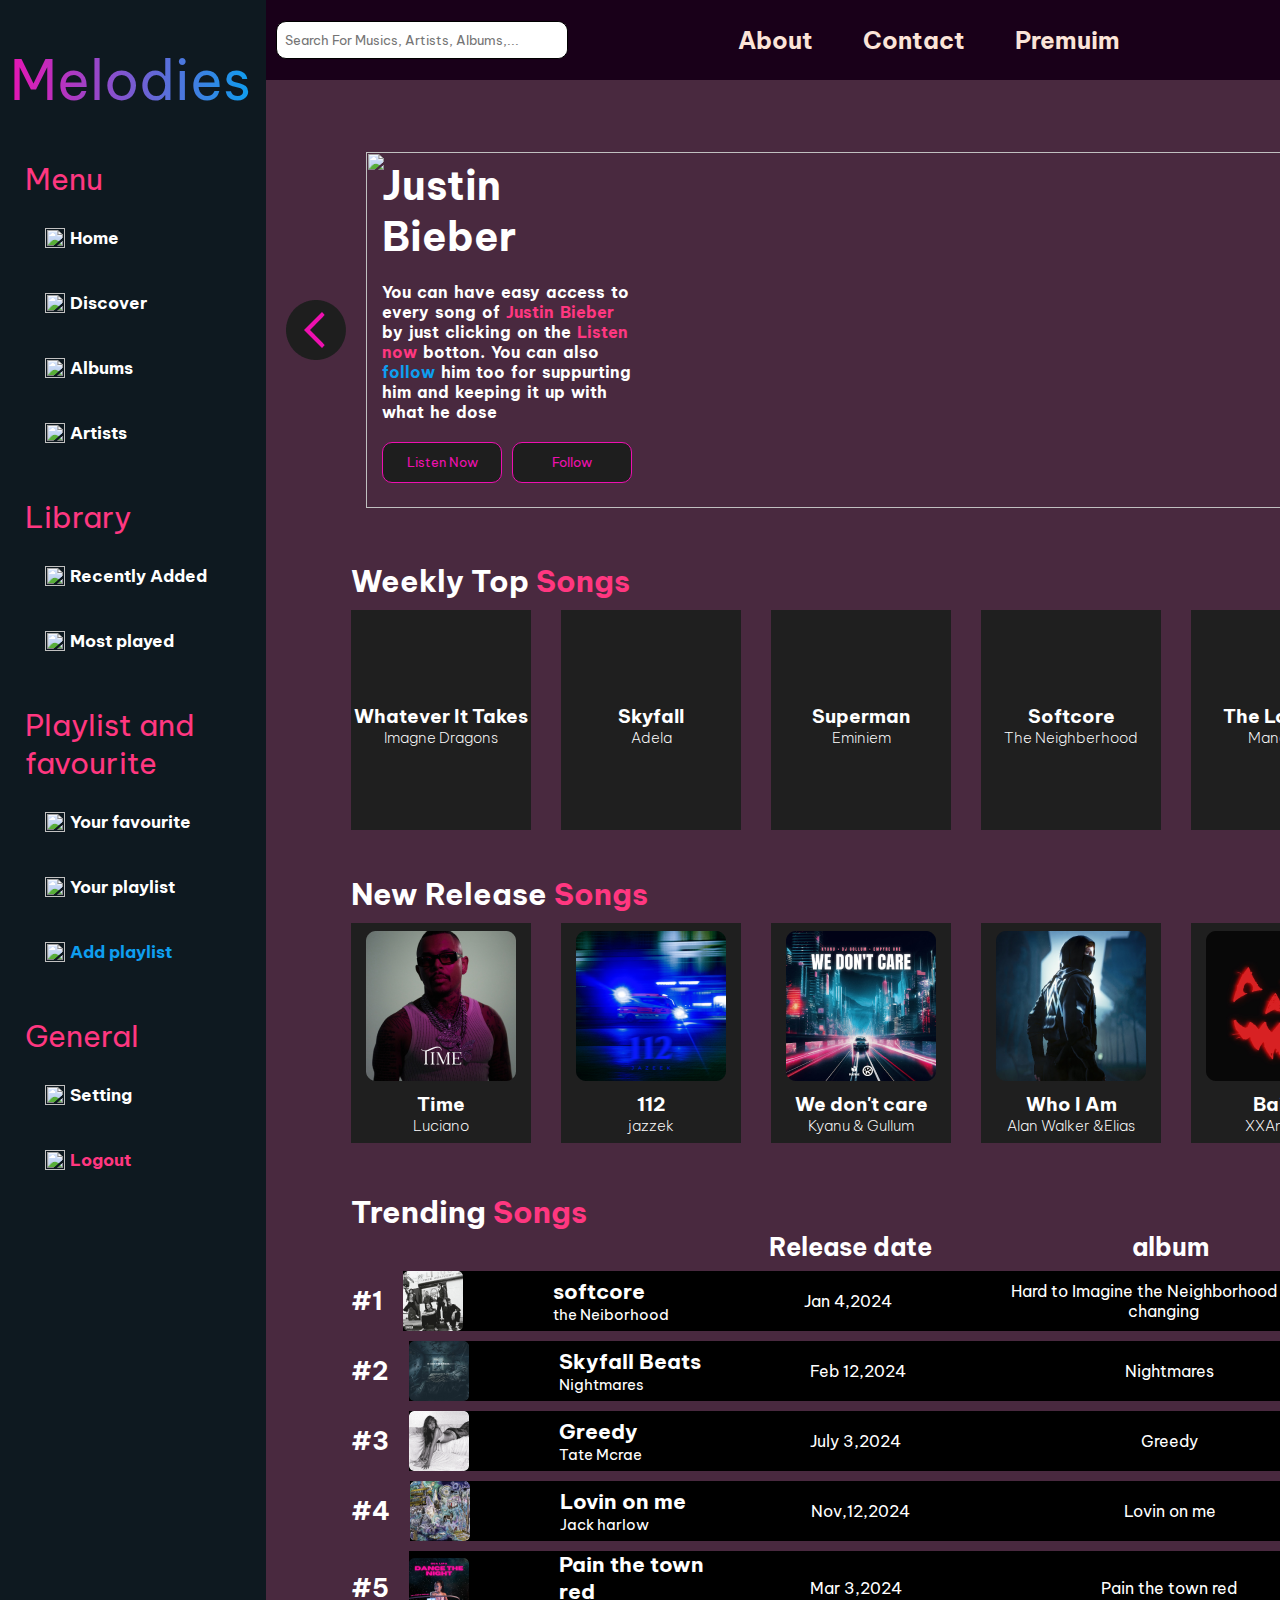
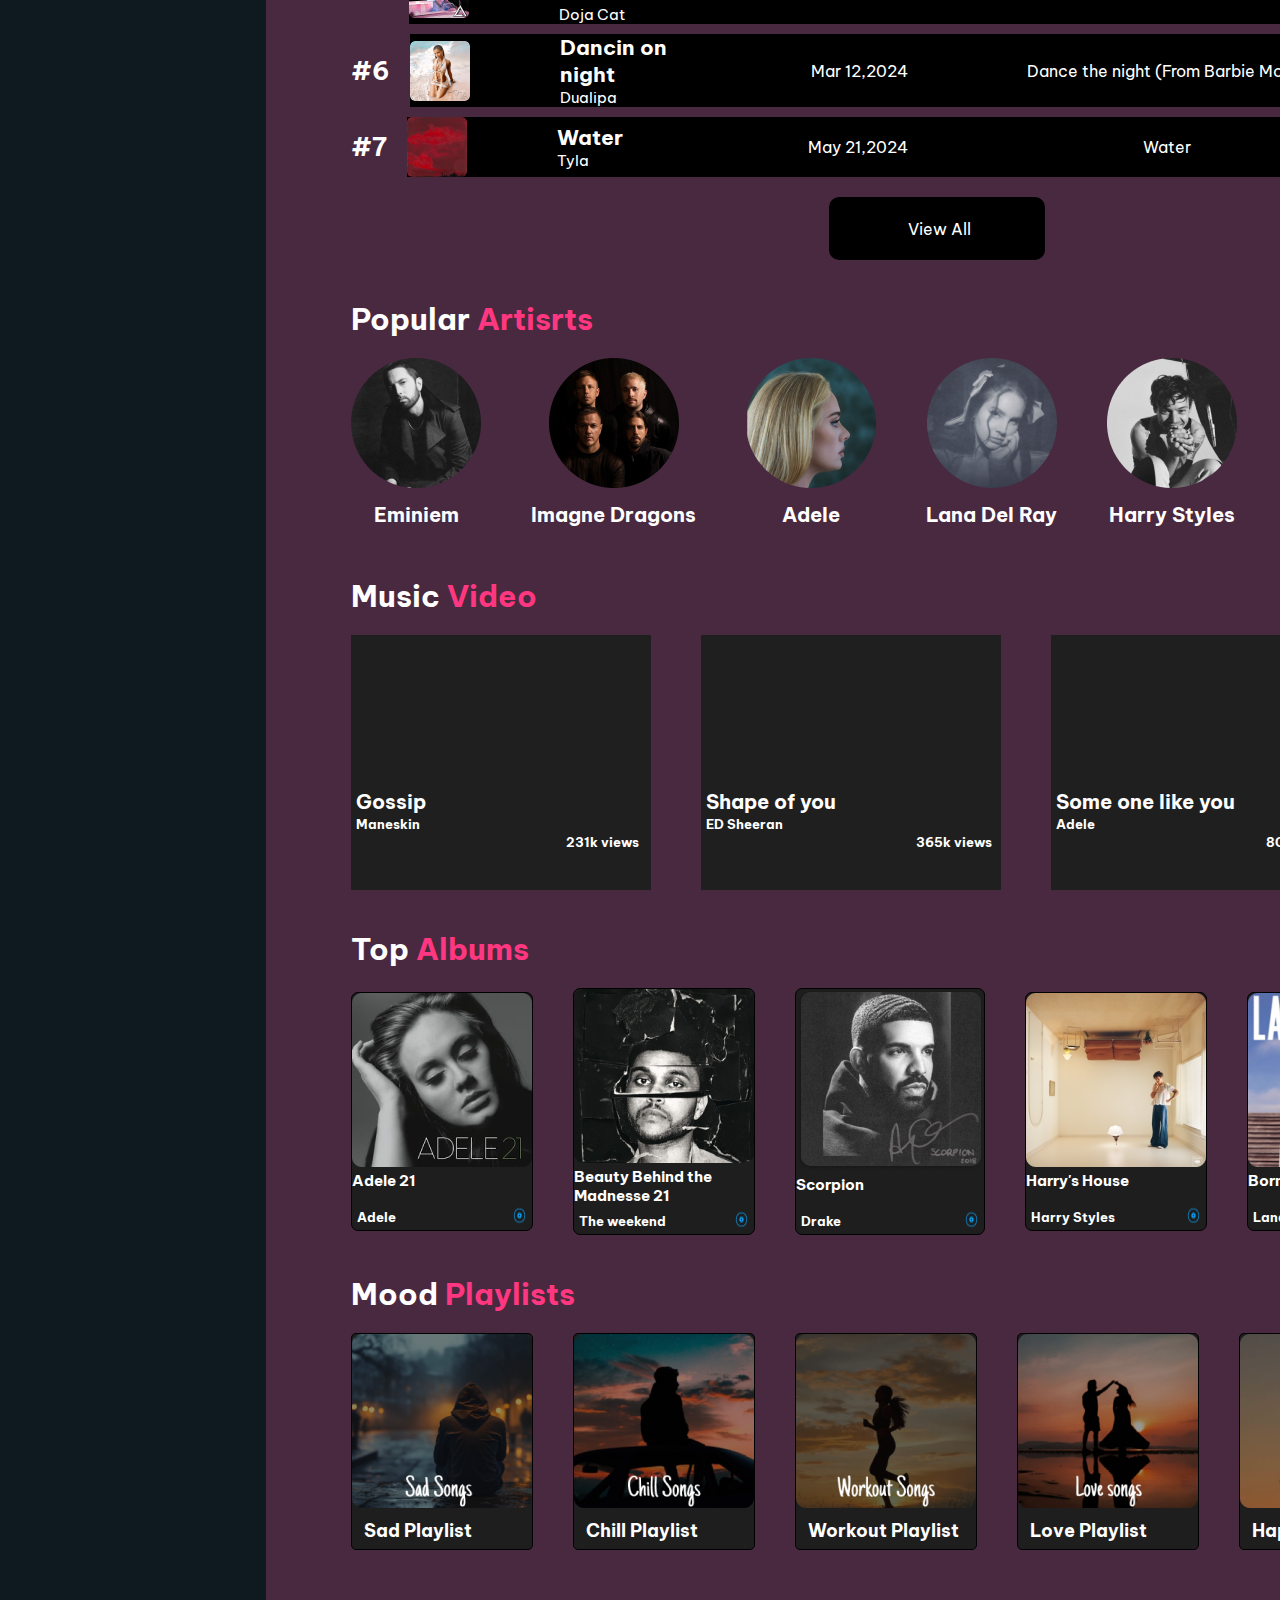
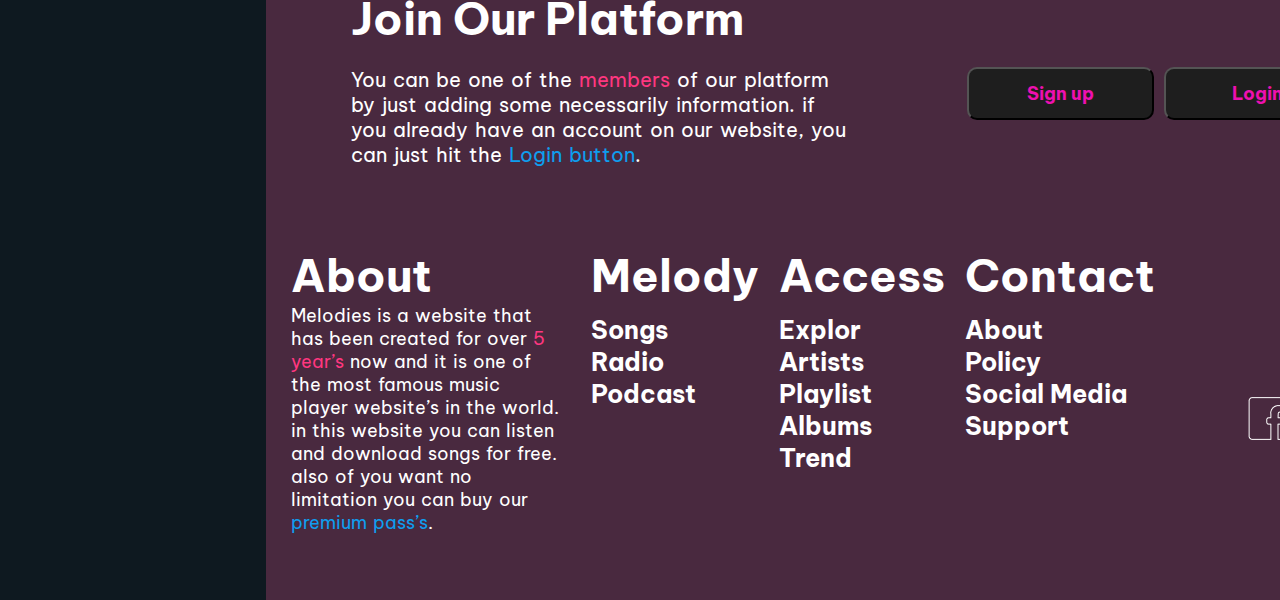
==== commit c6299974: "style last all" ====
--- a/index.html
+++ b/index.html
@@ -48,7 +48,8 @@
                     <p>General</p>
                     <ul>
                         <a><img src="img/lets-icons_setting-line.png" alt="">Setting</a>
-                        <a class="btn-logOut" style="color: #ff3780;"><img src="img/line-md_log-out.png" alt="">Logout</a>
+                        <a class="btn-logOut" style="color: #ff3780;"><img src="img/line-md_log-out.png"
+                                alt="">Logout</a>
                     </ul>
                 </div>
             </div>
@@ -411,27 +412,38 @@
                     <div class="itemMV">
                         <div class="mv">
                             <!-- <img src="./img/Rectangle 35.png" alt=""> -->
-                             <div>
-                                <iframe width="100%"  src="https://www.youtube.com/embed/niPkap1ozUA" title="SON TUNG M-TP | MAKING MY WAY | OFFICIAL VISUALIZER" frameborder="0" allow="accelerometer; autoplay; clipboard-write; encrypted-media; gyroscope; picture-in-picture; web-share" referrerpolicy="strict-origin-when-cross-origin" allowfullscreen></iframe>
-                             </div>
+                            <div>
+                                <iframe width="100%" src="https://www.youtube.com/embed/niPkap1ozUA"
+                                    title="SON TUNG M-TP | MAKING MY WAY | OFFICIAL VISUALIZER" frameborder="0"
+                                    allow="accelerometer; autoplay; clipboard-write; encrypted-media; gyroscope; picture-in-picture; web-share"
+                                    referrerpolicy="strict-origin-when-cross-origin" allowfullscreen></iframe>
+                            </div>
                             <p style="font-size: 20px;">Gossip</p>
                             <p>Maneskin</p>
                             <p class="views">231k views</p>
                         </div>
                         <div class="mv">
                             <!-- <img src="./img/Rectangle 35 (1).png" alt=""> -->
-                             <div>
-                                <iframe width="100%"  src="https://www.youtube.com/embed/JHSRTU31T14" title="SƠN TÙNG M-TP | THERE’S NO ONE AT ALL (ANOTHER VERSION) | OFFICIAL MUSIC VIDEO" frameborder="0" allow="accelerometer; autoplay; clipboard-write; encrypted-media; gyroscope; picture-in-picture; web-share" referrerpolicy="strict-origin-when-cross-origin" allowfullscreen></iframe>
-                             </div>
+                            <div>
+                                <iframe width="100%" src="https://www.youtube.com/embed/JHSRTU31T14"
+                                    title="SƠN TÙNG M-TP | THERE’S NO ONE AT ALL (ANOTHER VERSION) | OFFICIAL MUSIC VIDEO"
+                                    frameborder="0"
+                                    allow="accelerometer; autoplay; clipboard-write; encrypted-media; gyroscope; picture-in-picture; web-share"
+                                    referrerpolicy="strict-origin-when-cross-origin" allowfullscreen></iframe>
+                            </div>
                             <p style="font-size: 20px;">Shape of you</p>
                             <p>ED Sheeran</p>
                             <p class="views">365k views</p>
                         </div>
                         <div class="mv">
                             <!-- <img src="./img/Rectangle 35 (2).png" alt=""> -->
-                             <div>
-                                <iframe width="100%" src="https://www.youtube.com/embed/-vtBgNxMyZI" title="CHẠY NGAY ĐI (ONIONN REMIX)| RUN NOW (ONIONN REMIX) | SƠN TÙNG M-TP | Official Music Video" frameborder="0" allow="accelerometer; autoplay; clipboard-write; encrypted-media; gyroscope; picture-in-picture; web-share" referrerpolicy="strict-origin-when-cross-origin" allowfullscreen></iframe>
-                             </div>
+                            <div>
+                                <iframe width="100%" src="https://www.youtube.com/embed/-vtBgNxMyZI"
+                                    title="CHẠY NGAY ĐI (ONIONN REMIX)| RUN NOW (ONIONN REMIX) | SƠN TÙNG M-TP | Official Music Video"
+                                    frameborder="0"
+                                    allow="accelerometer; autoplay; clipboard-write; encrypted-media; gyroscope; picture-in-picture; web-share"
+                                    referrerpolicy="strict-origin-when-cross-origin" allowfullscreen></iframe>
+                            </div>
                             <p style="font-size: 20px;">Some one like you</p>
                             <p>Adele</p>
                             <p class="views">800k views</p>
@@ -568,15 +580,17 @@
                 <div class="about">
                     <p style="font-size: 45px; font-weight: bold; color: #fff;">About</p>
                     <p style="font-size: 18px; color: #fff; word-spacing: 2px;">Melodies is a website that has been
-                        created for over <span style="color: #ff3780;">5 year’s</span> now and it is one of the most
+                        created for over <span style="color: #ff3780; cursor: pointer;">5 year’s</span> now and it is
+                        one of the most
                         famous music player
                         website’s in the world. in this website you can listen and download songs for free. also of you
-                        want no limitation you can buy our <span style="color: #0e9eef;">premium pass’s</span>.</p>
+                        want no limitation you can buy our <span style="color: #0e9eef; cursor: pointer;">premium
+                            pass’s</span>.</p>
                 </div>
 
                 <div class="type">
                     <div class="melodi">
-                        <p class="titlefooter">Melodi</p>
+                        <p class="titlefooter">Melody</p>
                         <p>Songs</p>
                         <p>Radio</p>
                         <p>Podcast</p>
@@ -601,10 +615,10 @@
                 <div class="iconFooter">
                     <p>Melodies</p>
                     <div class="iconSocial">
-                        <img src="./img/fb.png" alt="">
-                        <img src="./img/insta.png" alt="">
-                        <img src="./img/twitter.png" alt="">
-                        <img src="./img/call.png" alt="">
+                        <a href="https://x.com/"><img src="./img/fb.png" alt=""></a>
+                        <a href="https://x.com/"><img src="./img/insta.png" alt=""></a>
+                        <a href="https://x.com/"><img src="./img/twitter.png" alt=""></a>
+                        <a href="https://x.com/"><img src="./img/call.png" alt=""></a>
                     </div>
                 </div>
 
@@ -636,7 +650,7 @@
                         </div>
                         <div class="auth-form__group">
                             <input type="password" class="auth-form__input" id="signup-confirm-password"
-                                placeholder="Enter password again">
+                                placeholder="Confirm password">
                         </div>
                     </div>
 
@@ -658,11 +672,11 @@
 
 
                 <div class="auth-form__socials">
-                    <a href="" class="btns btn--with-icon face">
+                    <a href="https://www.google.com/xhtml/search" class="btns btn--with-icon face">
                         <i class=" auth-form__socials-icon ti-facebook"></i>
                         Sign up with Facebook
                     </a>
-                    <a href="" class="btns btn--with-icon Google">
+                    <a href="https://www.google.com/xhtml/search" class="btns btn--with-icon Google">
                         <i class=" auth-form__socials-icon ti-google"></i>
                         Sign up with Google
                     </a>
@@ -705,11 +719,11 @@
 
 
                 <div class="auth-form__socials">
-                    <a href="" class="btns btn--with-icon face">
+                    <a href="https://www.google.com/xhtml/search" class="btns btn--with-icon face">
                         <i class=" auth-form__socials-icon ti-facebook"></i>
                         Sign in with Facebook
                     </a>
-                    <a href="" class="btns btn--with-icon Google">
+                    <a href="https://www.google.com/xhtml/search" class="btns btn--with-icon Google">
                         <i class=" auth-form__socials-icon ti-google"></i>
                         Sign in with Google
                     </a>
--- a/styles.css
+++ b/styles.css
@@ -84,11 +84,16 @@
 
 div.header {
     display: flex;
-    justify-content: space-between;
+    /* justify-content: space-between; */
+    gap: 170px;
     width: 100%;
     height: 80px;
     align-items: center;
     padding: 0 10px;
+    position: fixed;
+    background-color: #190019;
+    z-index: 1;
+
 }
 
 .ti-search {
@@ -100,6 +105,10 @@
     width: 100%;
     height: 100%;
     border-radius: 10px;
+}
+
+div.searchBar input:focus {
+    outline: none;
 }
 
 div.searchBar {
@@ -139,7 +148,7 @@
 }
 
 .slice {
-    position: relative;
+    /* position: relative; */
 }
 
 .introduce {
@@ -171,6 +180,7 @@
     margin-top: 50px;
     align-items: center;
     padding: 0 20px;
+    padding-top: 8%;
 }
 
 div.slideMain {
@@ -444,6 +454,7 @@
 div.listTalbum div.topAlbumitem:hover {
     transform: translateY(-10px);
     box-shadow: 0 8px 12px rgba(0, 0, 0, 0.2);
+    cursor: pointer;
 }
 
 div.topAlbumitem p {
@@ -484,6 +495,7 @@
 div.moodItem:hover {
     transform: translateY(-10px);
     box-shadow: 0 8px 12px rgba(0, 0, 0, 0.2);
+    cursor: pointer;
 }
 
 div.moodItem div.para {
@@ -549,6 +561,8 @@
     background-color: #1e1e1e;
     color: #EE10B0;
     border-radius: 10px;
+    font-size: 18px;
+    font-weight: bold;
 }
 
 div.infoRight button:hover {
@@ -585,6 +599,16 @@
     font-weight: bold;
     font-size: 25px;
     color: #ffffff;
+    cursor: pointer;
+}
+
+div.viewAll {
+    transition: transform .2s;
+}
+
+div.viewAll:hover {
+    transform: scale(1.2);
+    cursor: pointer;
 }
 
 div.iconFooter p {
@@ -605,6 +629,7 @@
 
 div.iconSocial img:hover {
     transform: scale(1.2);
+    cursor: pointer;
 }
 
 div.iconFooter {
